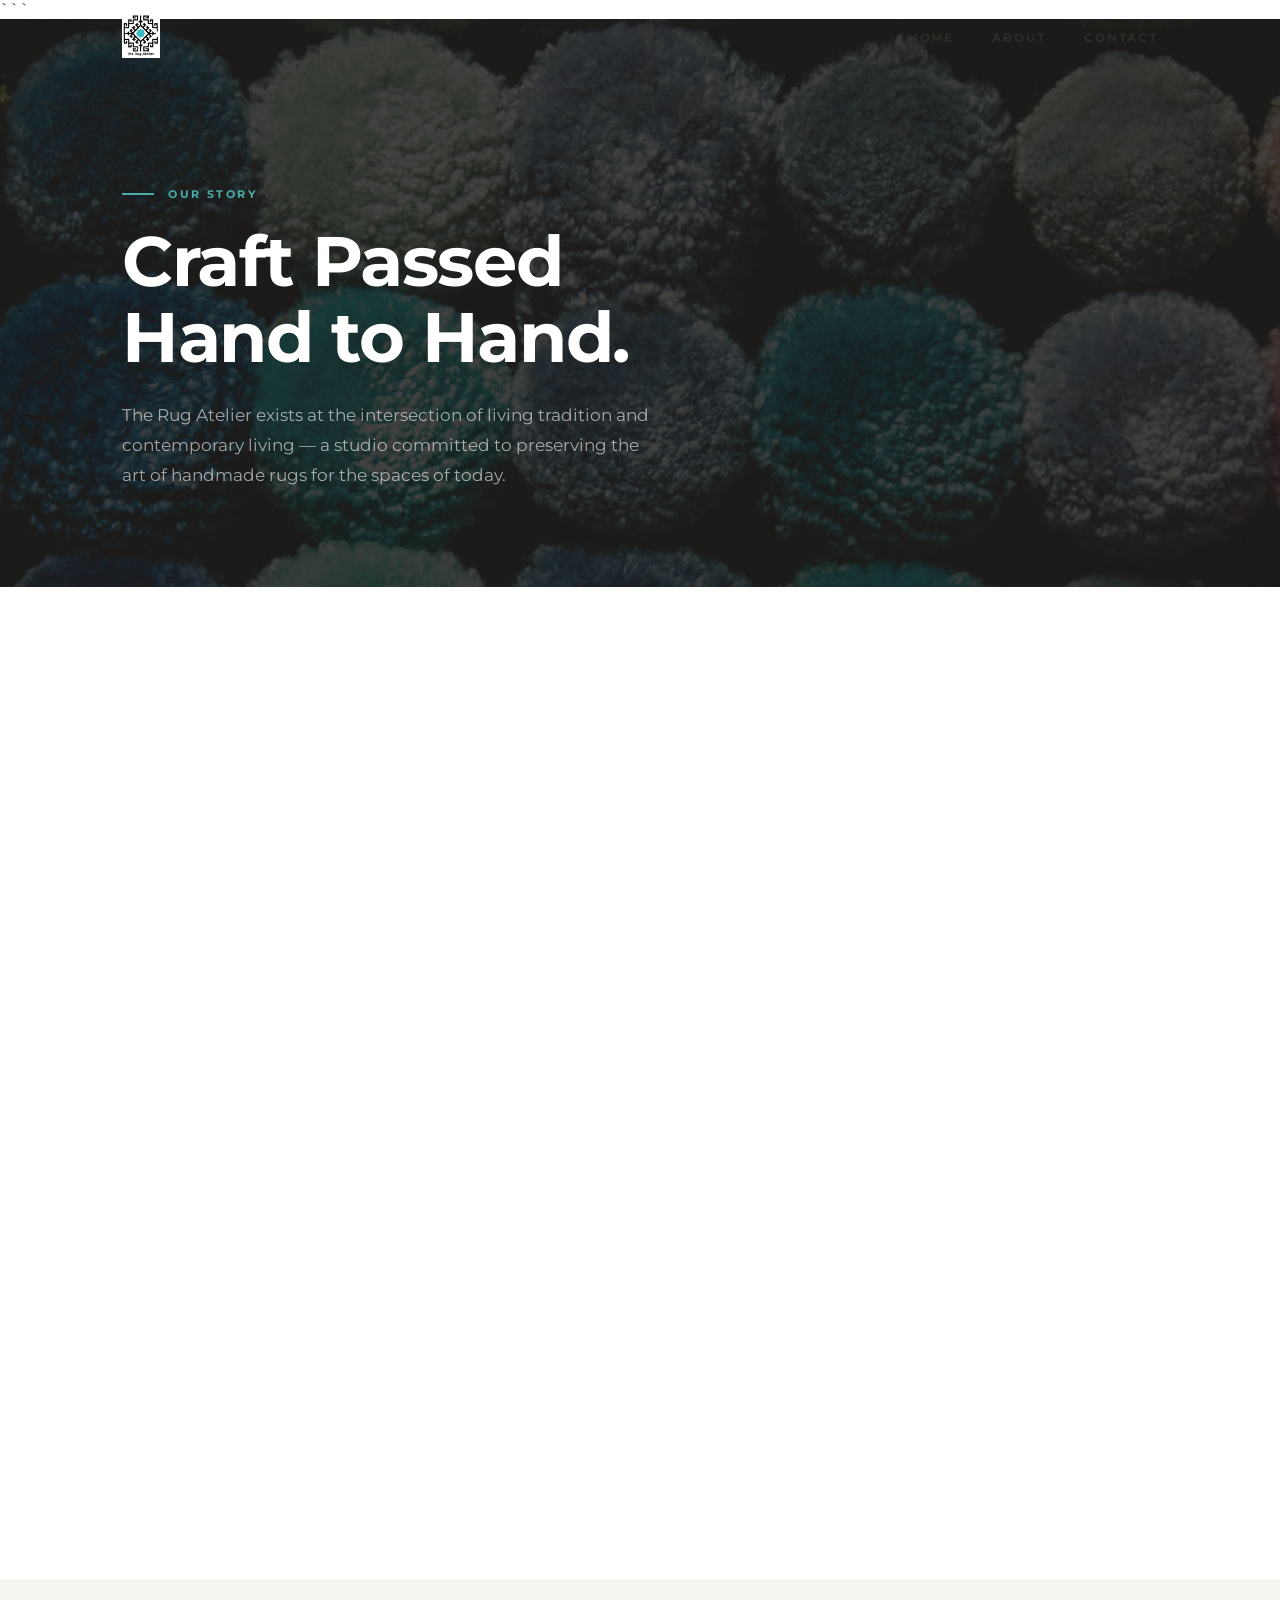
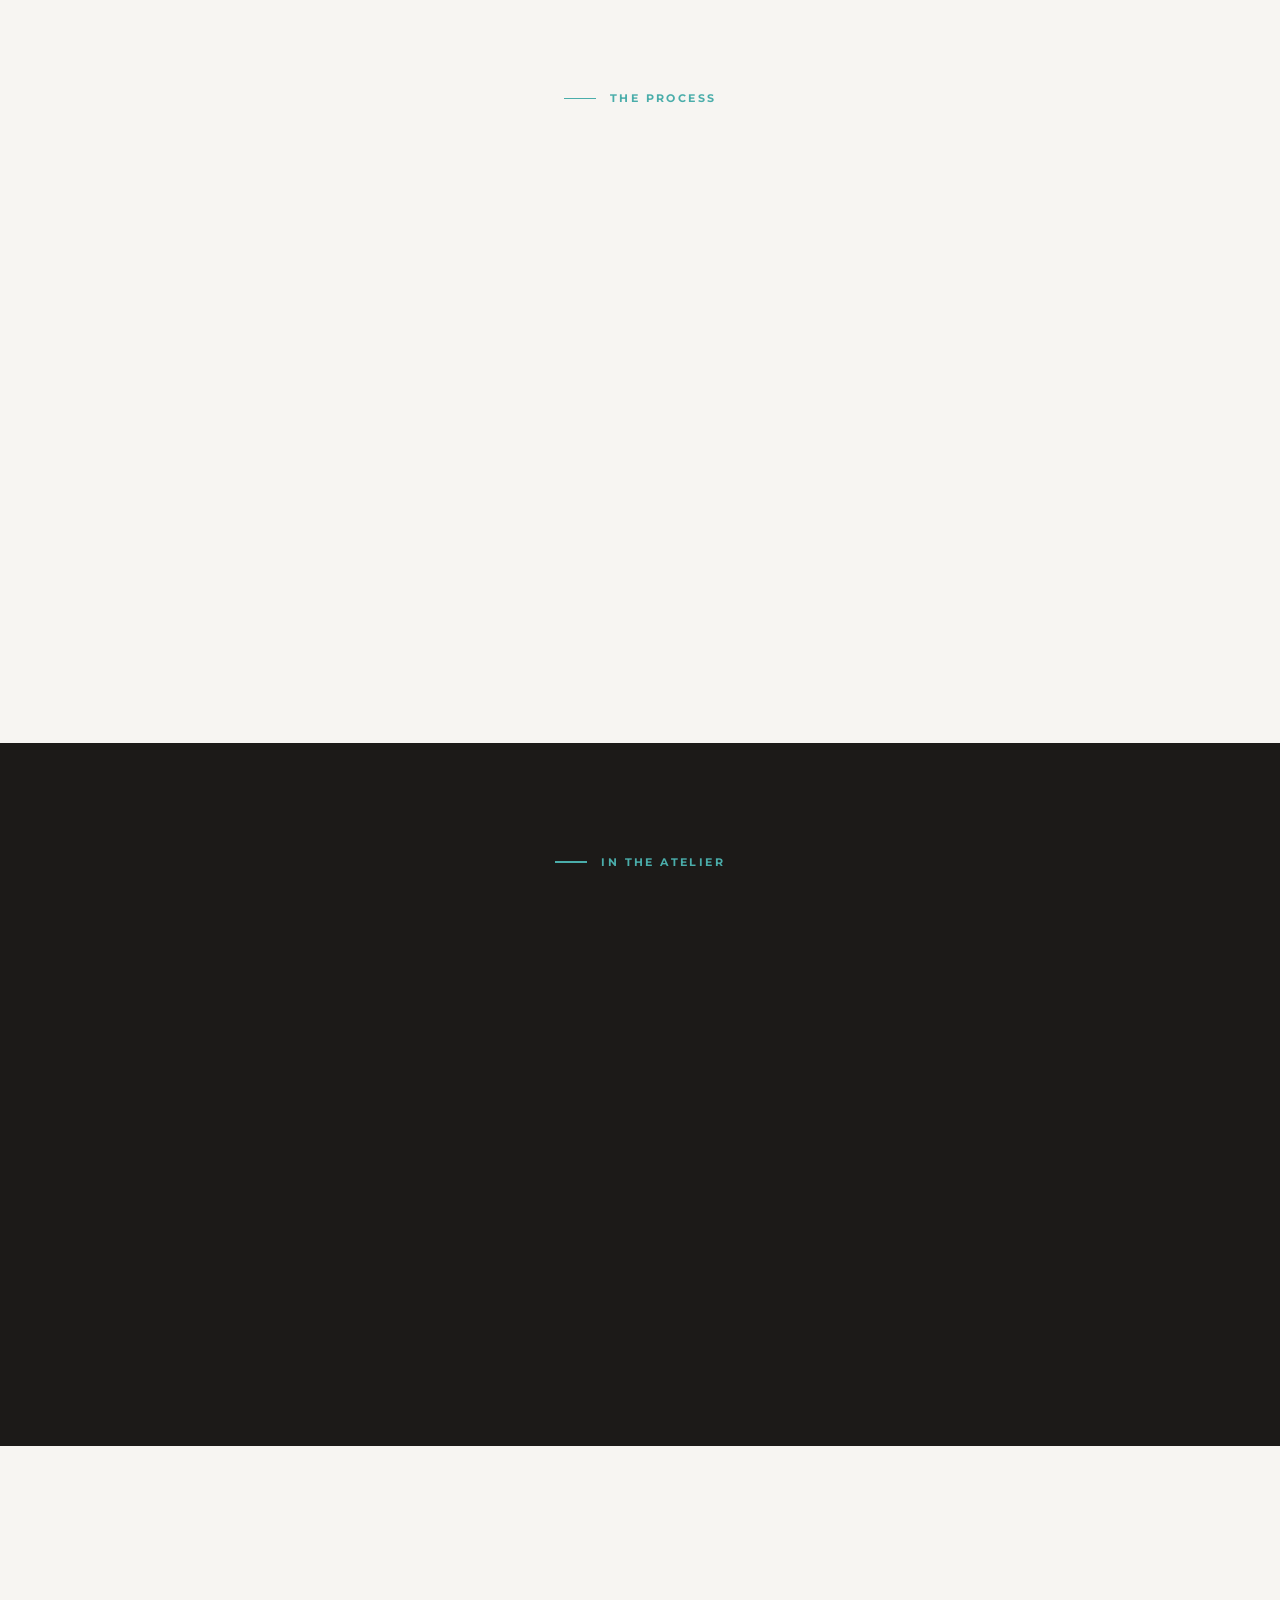
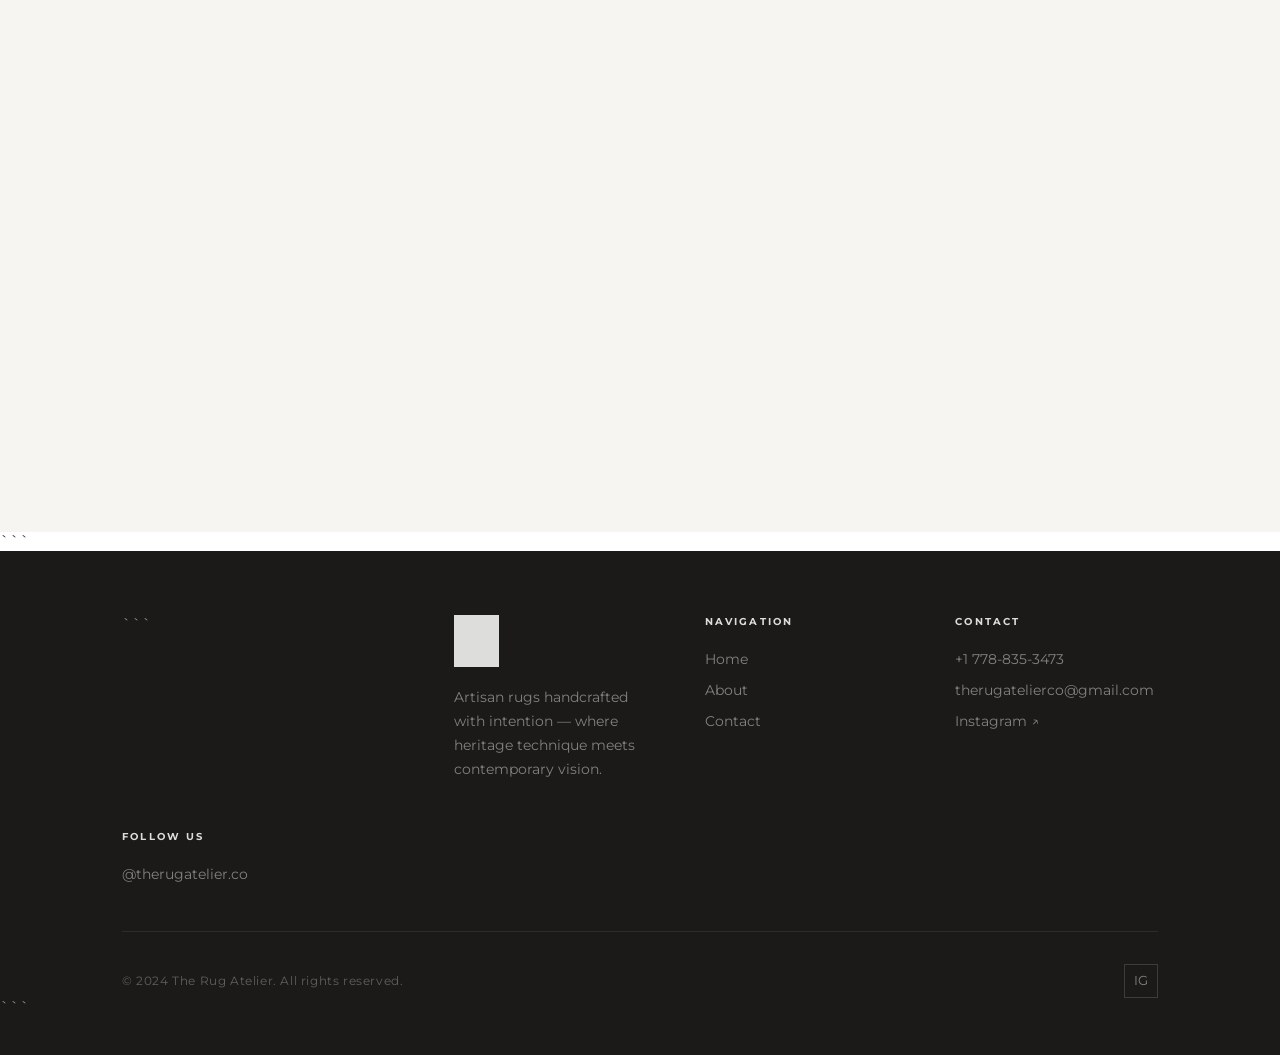
==== about.html @ 8cba206d "Add files via upload" ====
<!DOCTYPE html>

<html lang="en">
<head>
  <meta charset="UTF-8" />
  <meta name="viewport" content="width=device-width, initial-scale=1.0" />
  <title>About — The Rug Atelier</title>
  <meta name="description" content="Learn about The Rug Atelier — our story, philosophy, and commitment to handcrafted rug-making rooted in centuries of artisan tradition." />

  <link rel="preconnect" href="https://fonts.googleapis.com" />
  <link rel="preconnect" href="https://fonts.gstatic.com" crossorigin />
  <link href="https://fonts.googleapis.com/css2?family=Montserrat:wght@400;500;600;700&display=swap" rel="stylesheet" />

  <link rel="stylesheet" href="style.css" />
</head>
<body>

  <!-- ======================================================
       NAVIGATION
  ====================================================== -->

  <nav class="nav" role="navigation" aria-label="Main navigation">
    <div class="nav-inner">
      <a href="index.html" aria-label="The Rug Atelier — Home">
        <img src="assets/images/logo.png" alt="The Rug Atelier" class="nav-logo" />
      </a>

```
  <ul class="nav-links">
    <li><a href="index.html">Home</a></li>
    <li><a href="about.html">About</a></li>
    <li><a href="#contact">Contact</a></li>
  </ul>

  <button class="nav-toggle" aria-label="Open menu" aria-expanded="false">
    <span></span><span></span><span></span>
  </button>
</div>
```

  </nav>

  <div class="nav-mobile" role="navigation" aria-label="Mobile navigation">
    <a href="index.html">Home</a>
    <a href="about.html">About</a>
    <a href="#contact">Contact</a>
  </div>

  <main>

```
<!-- ======================================================
     ABOUT HERO
====================================================== -->
<section class="about-hero" aria-label="About page hero">
  <div class="about-hero-bg" role="img" aria-label="Rug texture background"></div>
  <div class="about-hero-content">
    <div class="section-label">
      <span class="eyebrow">Our Story</span>
    </div>
    <h1>Craft Passed<br>Hand to Hand.</h1>
    <p>
      The Rug Atelier exists at the intersection of living tradition and contemporary living — a studio committed to preserving the art of handmade rugs for the spaces of today.
    </p>
  </div>
</section>


<!-- ======================================================
     ABOUT CONTENT
====================================================== -->
<section class="about-content" aria-labelledby="about-story-heading">
  <div class="about-content-inner">
    <div class="about-intro">

      <div class="about-intro-text">
        <div class="section-label reveal">
          <span class="eyebrow">Who We Are</span>
        </div>
        <h2 id="about-story-heading" class="reveal">A Studio with<br>Deep Roots.</h2>
        <p class="reveal reveal-delay-1">
          The Rug Atelier was founded on a simple belief: that the ancient art of rug-making deserves to be experienced in contemporary homes. Each rug we create is a collaboration — between our designers and the master craftspeople whose families have been weaving for generations.
        </p>
        <p class="reveal reveal-delay-2">
          We source the finest natural fibres — hand-combed Ghazni wool, hand-spun silk, plant-based dyes distilled from roots, bark, and minerals. Every material is chosen not only for beauty but for longevity, ensuring that each piece becomes richer with time rather than diminishing.
        </p>
        <p class="reveal reveal-delay-3">
          Our collections are not seasonal. They are enduring. Designed to anchor a space for decades, to outlast trends, and to accumulate the quiet presence that only handmade objects carry.
        </p>
      </div>

      <div class="about-intro-image reveal reveal-delay-2">
        <img src="assets/images/product1.jpg" alt="Detailed rug weave texture" loading="lazy" />
      </div>

    </div>
  </div>
</section>


<!-- ======================================================
     PROCESS
====================================================== -->
<section class="about-process" aria-labelledby="process-heading">
  <div class="about-process-inner">
    <div class="about-process-header">
      <div class="section-label">
        <span class="eyebrow">The Process</span>
      </div>
      <h2 id="process-heading" class="reveal">From Fibre<br>to Floor.</h2>
    </div>

    <div class="process-steps">
      <div class="process-step reveal">
        <div class="process-step-num">01</div>
        <h3>Material Selection</h3>
        <p>We travel to source regions to hand-select each fibre — building relationships with shepherds, farmers, and spinners who share our values.</p>
      </div>
      <div class="process-step reveal reveal-delay-1">
        <div class="process-step-num">02</div>
        <h3>Natural Dyeing</h3>
        <p>Yarns are dyed using centuries-old plant-based techniques, producing deep, complex colours that synthetic dyes simply cannot replicate.</p>
      </div>
      <div class="process-step reveal reveal-delay-2">
        <div class="process-step-num">03</div>
        <h3>Hand Weaving</h3>
        <p>Skilled artisans work on traditional looms, hand-knotting each row with a precision learned over lifetimes. A single rug can take months.</p>
      </div>
      <div class="process-step reveal reveal-delay-3">
        <div class="process-step-num">04</div>
        <h3>Finishing & Inspection</h3>
        <p>Each piece is hand-washed, sun-dried, and meticulously inspected before it leaves the atelier. Only then does it earn our mark.</p>
      </div>
    </div>
  </div>
</section>


<!-- ======================================================
     VISUAL GALLERY
====================================================== -->
<section class="about-gallery" aria-labelledby="gallery-heading">
  <div class="about-gallery-inner">
    <div class="about-gallery-header">
      <div class="section-label">
        <span class="eyebrow">In the Atelier</span>
      </div>
      <h2 id="gallery-heading" class="reveal">Every Detail<br>is the Work.</h2>
    </div>

    <div class="about-gallery-grid">
      <img src="assets/images/product2.jpg" alt="Hand-dyed yarns" loading="lazy" class="reveal" />
      <img src="assets/images/product3.jpg" alt="Wool pompom colour studies" loading="lazy" class="reveal reveal-delay-1" />
      <img src="assets/images/product1.jpg" alt="Antique rug texture detail" loading="lazy" class="reveal reveal-delay-2" />
    </div>
  </div>
</section>


<!-- ======================================================
     CONTACT
====================================================== -->
<section class="contact" id="contact" aria-labelledby="contact-heading-about">
  <div class="contact-inner">

    <div class="contact-text">
      <div class="section-label reveal">
        <span class="eyebrow">Get in Touch</span>
      </div>
      <h2 id="contact-heading-about" class="reveal">Start a<br>Conversation.</h2>
      <p class="reveal reveal-delay-1">
        Interested in a bespoke commission, a trade enquiry, or simply want to know more? We welcome every conversation about craft and design.
      </p>

      <div class="contact-info reveal reveal-delay-2">
        <div class="contact-info-item">
          <div class="contact-info-icon">✆</div>
          <div class="contact-info-detail">
            <span class="contact-info-label">Phone</span>
            <a href="tel:+17788353473" class="contact-info-value">+1 778-835-3473</a>
          </div>
        </div>
        <div class="contact-info-item">
          <div class="contact-info-icon">✉</div>
          <div class="contact-info-detail">
            <span class="contact-info-label">Email</span>
            <a href="mailto:therugatelierco@gmail.com" class="contact-info-value">therugatelierco@gmail.com</a>
          </div>
        </div>
        <div class="contact-info-item">
          <div class="contact-info-icon">◎</div>
          <div class="contact-info-detail">
            <span class="contact-info-label">Instagram</span>
            <a href="https://instagram.com/therugatelier.co" target="_blank" rel="noopener noreferrer" class="contact-info-value">@therugatelier.co</a>
          </div>
        </div>
      </div>
    </div>

    <div class="reveal reveal-delay-1">
      <div class="form-success" role="status">
        ✓ Thank you — your message has been sent. We'll be in touch shortly.
      </div>

      <form
        class="contact-form"
        action="https://formspree.io/f/xdawwbep"
        method="POST"
        novalidate
      >
        <div class="form-group">
          <label for="name">Full Name</label>
          <input type="text" id="name" name="name" placeholder="Your name" autocomplete="name" />
          <span class="form-error" id="name-error">Please enter your name.</span>
        </div>

        <div class="form-group">
          <label for="email">Email Address</label>
          <input type="email" id="email" name="email" placeholder="your@email.com" autocomplete="email" />
          <span class="form-error" id="email-error">Please enter a valid email address.</span>
        </div>

        <div class="form-group">
          <label for="message">Message</label>
          <textarea id="message" name="message" placeholder="Tell us about your project or inquiry…"></textarea>
          <span class="form-error" id="message-error">Please enter a message.</span>
        </div>

        <button type="submit" class="btn btn-primary">Send Message</button>
      </form>
    </div>

  </div>
</section>
```

  </main>

  <!-- ======================================================
       FOOTER
  ====================================================== -->

  <footer class="footer" role="contentinfo">
    <div class="footer-inner">
      <div class="footer-top">

```
    <div class="footer-brand">
      <img src="assets/images/logo.png" alt="The Rug Atelier" class="footer-brand-logo" />
      <p>Artisan rugs handcrafted with intention — where heritage technique meets contemporary vision.</p>
    </div>

    <div class="footer-col">
      <h4>Navigation</h4>
      <ul>
        <li><a href="index.html">Home</a></li>
        <li><a href="about.html">About</a></li>
        <li><a href="#contact">Contact</a></li>
      </ul>
    </div>

    <div class="footer-col">
      <h4>Contact</h4>
      <ul>
        <li><a href="tel:+17788353473">+1 778-835-3473</a></li>
        <li><a href="mailto:therugatelierco@gmail.com">therugatelierco@gmail.com</a></li>
        <li>
          <a href="https://instagram.com/therugatelier.co" target="_blank" rel="noopener noreferrer">
            Instagram ↗
          </a>
        </li>
      </ul>
    </div>

    <div class="footer-col">
      <h4>Follow Us</h4>
      <ul>
        <li>
          <a href="https://instagram.com/therugatelier.co" target="_blank" rel="noopener noreferrer">
            @therugatelier.co
          </a>
        </li>
      </ul>
    </div>

  </div>

  <div class="footer-bottom">
    <p class="footer-copy">© 2024 The Rug Atelier. All rights reserved.</p>
    <div class="footer-social">
      <a href="https://instagram.com/therugatelier.co" target="_blank" rel="noopener noreferrer" aria-label="Instagram">
        IG
      </a>
    </div>
  </div>
</div>
```

  </footer>

  <script src="script.js"></script>

</body>
</html>
---- style.css ----
/* ============================================================
   THE RUG ATELIER — style.css
   Premium brand website
   ============================================================ */

/* ---------- Custom Properties ---------- */
:root {
  --color-white:       #ffffff;
  --color-off-white:   #f7f5f2;
  --color-light-grey:  #ede9e4;
  --color-mid-grey:    #b0a99f;
  --color-dark:        #1c1a18;
  --color-charcoal:    #2e2b28;
  --color-accent:      #4aadaa;
  --color-accent-dark: #317d7b;
  --color-warm:        #8c7b6b;

  --font-display: "Futura", "Avenir Next", "Avenir", "Montserrat", "Helvetica Neue", Arial, sans-serif;
  --font-body:    "Avenir", "Avenir Next", "Futura", "Montserrat", "Helvetica Neue", Arial, sans-serif;

  --max-width: 1100px;
  --nav-height: 72px;

  --ease-out: cubic-bezier(0.22, 1, 0.36, 1);
  --ease-in-out: cubic-bezier(0.65, 0, 0.35, 1);
}

/* ---------- Reset & Base ---------- */
*, *::before, *::after { box-sizing: border-box; margin: 0; padding: 0; }

html {
  scroll-behavior: smooth;
  font-size: 16px;
  -webkit-font-smoothing: antialiased;
  -moz-osx-font-smoothing: grayscale;
}

body {
  font-family: var(--font-body);
  color: var(--color-charcoal);
  background: var(--color-white);
  overflow-x: hidden;
}

img { display: block; max-width: 100%; height: auto; }
a  { color: inherit; text-decoration: none; }
ul { list-style: none; }

/* ---------- Typography ---------- */
.eyebrow {
  font-family: var(--font-display);
  font-size: 0.68rem;
  font-weight: 700;
  letter-spacing: 0.22em;
  text-transform: uppercase;
  color: var(--color-accent);
}

h1, h2, h3 {
  font-family: var(--font-display);
  font-weight: 700;
  line-height: 1.08;
  letter-spacing: -0.02em;
}

h1 { font-size: clamp(2.6rem, 5.5vw, 4.4rem); }
h2 { font-size: clamp(2rem, 4vw, 3rem); }
h3 { font-size: 1.25rem; letter-spacing: 0.04em; }

p {
  font-size: 1rem;
  line-height: 1.78;
  color: var(--color-warm);
}

/* ---------- Utility ---------- */
.container {
  width: 100%;
  max-width: var(--max-width);
  margin-inline: auto;
  padding-inline: 2rem;
}

.section-label {
  display: flex;
  align-items: center;
  gap: 0.9rem;
  margin-bottom: 1.6rem;
}
.section-label::before {
  content: "";
  display: block;
  width: 32px;
  height: 1.5px;
  background: var(--color-accent);
}

/* ---------- Buttons ---------- */
.btn {
  display: inline-flex;
  align-items: center;
  gap: 0.55rem;
  font-family: var(--font-display);
  font-size: 0.75rem;
  font-weight: 700;
  letter-spacing: 0.18em;
  text-transform: uppercase;
  padding: 0.95rem 2.2rem;
  border: none;
  cursor: pointer;
  transition: all 0.3s var(--ease-out);
  position: relative;
  overflow: hidden;
}

.btn::after {
  content: "";
  position: absolute;
  inset: 0;
  background: rgba(255,255,255,0.08);
  opacity: 0;
  transition: opacity 0.3s;
}
.btn:hover::after { opacity: 1; }

.btn-primary {
  background: var(--color-dark);
  color: var(--color-white);
}
.btn-primary:hover {
  background: var(--color-accent);
  transform: translateY(-2px);
  box-shadow: 0 12px 32px rgba(74,173,170,0.28);
}

.btn-outline {
  background: transparent;
  color: var(--color-dark);
  border: 1.5px solid var(--color-dark);
}
.btn-outline:hover {
  background: var(--color-dark);
  color: var(--color-white);
  transform: translateY(-2px);
}

.btn-outline-light {
  background: transparent;
  color: var(--color-white);
  border: 1.5px solid rgba(255,255,255,0.6);
}
.btn-outline-light:hover {
  background: var(--color-white);
  color: var(--color-dark);
  transform: translateY(-2px);
}

/* ============================================================
   NAVIGATION
   ============================================================ */
.nav {
  position: fixed;
  top: 0; left: 0; right: 0;
  height: var(--nav-height);
  z-index: 1000;
  transition: background 0.4s var(--ease-out), box-shadow 0.4s;
}

.nav.scrolled {
  background: rgba(255,255,255,0.96);
  backdrop-filter: blur(12px);
  -webkit-backdrop-filter: blur(12px);
  box-shadow: 0 1px 0 rgba(0,0,0,0.06);
}

.nav-inner {
  max-width: var(--max-width);
  margin-inline: auto;
  padding-inline: 2rem;
  height: 100%;
  display: flex;
  align-items: center;
  justify-content: space-between;
}

.nav-logo {
  height: 44px;
  width: auto;
  transition: opacity 0.25s;
}
.nav-logo:hover { opacity: 0.75; }

.nav-links {
  display: flex;
  align-items: center;
  gap: 2.4rem;
}

.nav-links a {
  font-family: var(--font-display);
  font-size: 0.72rem;
  font-weight: 700;
  letter-spacing: 0.16em;
  text-transform: uppercase;
  color: var(--color-charcoal);
  position: relative;
  transition: color 0.25s;
}

.nav-links a::after {
  content: "";
  position: absolute;
  bottom: -3px; left: 0;
  width: 0; height: 1.5px;
  background: var(--color-accent);
  transition: width 0.3s var(--ease-out);
}
.nav-links a:hover { color: var(--color-accent); }
.nav-links a:hover::after { width: 100%; }
.nav-links a.active { color: var(--color-accent); }
.nav-links a.active::after { width: 100%; }

/* Hamburger */
.nav-toggle {
  display: none;
  flex-direction: column;
  gap: 5px;
  background: none;
  border: none;
  cursor: pointer;
  padding: 4px;
}
.nav-toggle span {
  display: block;
  width: 24px; height: 1.5px;
  background: var(--color-charcoal);
  transition: all 0.3s var(--ease-out);
  transform-origin: center;
}
.nav-toggle.open span:nth-child(1) { transform: translateY(6.5px) rotate(45deg); }
.nav-toggle.open span:nth-child(2) { opacity: 0; transform: scaleX(0); }
.nav-toggle.open span:nth-child(3) { transform: translateY(-6.5px) rotate(-45deg); }

/* Mobile nav drawer */
.nav-mobile {
  display: none;
  position: fixed;
  top: var(--nav-height); left: 0; right: 0;
  background: var(--color-white);
  padding: 2rem;
  box-shadow: 0 16px 40px rgba(0,0,0,0.1);
  z-index: 999;
  flex-direction: column;
  gap: 1.6rem;
  transform: translateY(-8px);
  opacity: 0;
  transition: all 0.3s var(--ease-out);
}
.nav-mobile.open {
  display: flex;
  opacity: 1;
  transform: translateY(0);
}
.nav-mobile a {
  font-family: var(--font-display);
  font-size: 0.9rem;
  font-weight: 700;
  letter-spacing: 0.14em;
  text-transform: uppercase;
  color: var(--color-charcoal);
  border-bottom: 1px solid var(--color-light-grey);
  padding-bottom: 1.2rem;
}

/* ============================================================
   HERO — HOME
   ============================================================ */
.hero {
  position: relative;
  height: 100vh;
  min-height: 640px;
  display: flex;
  align-items: center;
  overflow: hidden;
}

.hero-bg {
  position: absolute;
  inset: 0;
  background-image: url("assets/images/product3.jpg");
  background-size: cover;
  background-position: center;
  filter: brightness(0.38);
  transform: scale(1.06);
  animation: heroZoom 12s var(--ease-out) forwards;
}
@keyframes heroZoom {
  to { transform: scale(1); }
}

.hero-overlay {
  position: absolute;
  inset: 0;
  background: linear-gradient(
    135deg,
    rgba(28,26,24,0.65) 0%,
    rgba(28,26,24,0.2) 60%,
    transparent 100%
  );
}

.hero-content {
  position: relative;
  z-index: 2;
  max-width: var(--max-width);
  margin-inline: auto;
  padding-inline: 2rem;
  padding-top: var(--nav-height);
}

.hero-eyebrow {
  font-family: var(--font-display);
  font-size: 0.68rem;
  font-weight: 700;
  letter-spacing: 0.28em;
  text-transform: uppercase;
  color: var(--color-accent);
  margin-bottom: 1.2rem;
  opacity: 0;
  transform: translateY(16px);
  animation: fadeUp 0.8s 0.3s var(--ease-out) forwards;
}

.hero-logo {
  width: 88px;
  margin-bottom: 1.8rem;
  opacity: 0;
  transform: translateY(16px);
  animation: fadeUp 0.8s 0.1s var(--ease-out) forwards;
  filter: brightness(0) invert(1);
}

.hero h1 {
  color: var(--color-white);
  max-width: 640px;
  margin-bottom: 1.4rem;
  opacity: 0;
  transform: translateY(20px);
  animation: fadeUp 0.9s 0.45s var(--ease-out) forwards;
}

.hero-tagline {
  color: rgba(255,255,255,0.72);
  font-size: 1.05rem;
  line-height: 1.7;
  max-width: 420px;
  margin-bottom: 2.4rem;
  opacity: 0;
  transform: translateY(20px);
  animation: fadeUp 0.9s 0.6s var(--ease-out) forwards;
}

.hero-cta {
  opacity: 0;
  transform: translateY(20px);
  animation: fadeUp 0.9s 0.75s var(--ease-out) forwards;
}

@keyframes fadeUp {
  to { opacity: 1; transform: translateY(0); }
}

/* Scroll indicator */
.hero-scroll {
  position: absolute;
  bottom: 2.4rem; left: 50%;
  transform: translateX(-50%);
  display: flex;
  flex-direction: column;
  align-items: center;
  gap: 0.5rem;
  z-index: 2;
  opacity: 0;
  animation: fadeUp 0.8s 1.1s var(--ease-out) forwards;
}
.hero-scroll span {
  font-family: var(--font-display);
  font-size: 0.58rem;
  letter-spacing: 0.22em;
  text-transform: uppercase;
  color: rgba(255,255,255,0.5);
}
.hero-scroll-line {
  width: 1px; height: 48px;
  background: linear-gradient(to bottom, rgba(255,255,255,0.5), transparent);
  animation: scrollLine 2s ease-in-out infinite;
}
@keyframes scrollLine {
  0%, 100% { transform: scaleY(1); opacity: 0.6; }
  50%       { transform: scaleY(0.5); opacity: 0.2; }
}

/* ============================================================
   SHOWCASE SECTION
   ============================================================ */
.showcase {
  padding: 7rem 0;
  background: var(--color-white);
}

.showcase-header {
  text-align: center;
  margin-bottom: 4rem;
}
.showcase-header .eyebrow { justify-content: center; }
.showcase-header .section-label { justify-content: center; }
.showcase-header h2 {
  margin-top: 0.8rem;
  margin-bottom: 1rem;
}
.showcase-header p {
  max-width: 500px;
  margin-inline: auto;
}

.showcase-grid {
  display: grid;
  grid-template-columns: 1fr 1fr 1fr;
  grid-template-rows: 320px 220px;
  gap: 10px;
  max-width: var(--max-width);
  margin-inline: auto;
  padding-inline: 2rem;
}

.showcase-item {
  overflow: hidden;
  position: relative;
}
.showcase-item:nth-child(1) {
  grid-column: 1 / 2;
  grid-row: 1 / 3;
}
.showcase-item:nth-child(2) {
  grid-column: 2 / 3;
  grid-row: 1 / 2;
}
.showcase-item:nth-child(3) {
  grid-column: 3 / 4;
  grid-row: 1 / 3;
}

.showcase-item img {
  width: 100%; height: 100%;
  object-fit: cover;
  transition: transform 0.9s var(--ease-out);
}
.showcase-item:hover img { transform: scale(1.05); }

.showcase-caption {
  position: absolute;
  bottom: 1.2rem; left: 1.2rem;
  font-family: var(--font-display);
  font-size: 0.6rem;
  letter-spacing: 0.22em;
  text-transform: uppercase;
  color: rgba(255,255,255,0.75);
  opacity: 0;
  transform: translateY(6px);
  transition: all 0.35s var(--ease-out);
}
.showcase-item:hover .showcase-caption { opacity: 1; transform: translateY(0); }

/* ============================================================
   BRAND VALUES
   ============================================================ */
.values {
  padding: 7rem 0;
  background: var(--color-off-white);
}

.values-inner {
  max-width: var(--max-width);
  margin-inline: auto;
  padding-inline: 2rem;
}

.values-header {
  max-width: 560px;
  margin-bottom: 4.5rem;
}
.values-header .section-label { margin-bottom: 1.2rem; }

.values-grid {
  display: grid;
  grid-template-columns: repeat(3, 1fr);
  gap: 2.5rem;
}

.value-card {
  padding: 2.8rem 2.2rem;
  background: var(--color-white);
  position: relative;
  transition: transform 0.35s var(--ease-out), box-shadow 0.35s;
}
.value-card::before {
  content: "";
  position: absolute;
  top: 0; left: 0;
  width: 3px; height: 0;
  background: var(--color-accent);
  transition: height 0.45s var(--ease-out);
}
.value-card:hover::before { height: 100%; }
.value-card:hover {
  transform: translateY(-6px);
  box-shadow: 0 24px 56px rgba(0,0,0,0.08);
}

.value-number {
  font-family: var(--font-display);
  font-size: 0.62rem;
  font-weight: 700;
  letter-spacing: 0.22em;
  color: var(--color-accent);
  margin-bottom: 1.6rem;
}

.value-card h3 {
  margin-bottom: 1rem;
  color: var(--color-dark);
}
.value-card p { font-size: 0.93rem; }

/* ============================================================
   HIGHLIGHT SECTION (full-width image + text)
   ============================================================ */
.highlight {
  position: relative;
  height: 640px;
  overflow: hidden;
  display: flex;
  align-items: center;
}

.highlight-img {
  position: absolute;
  inset: 0;
  background-image: url("assets/images/product1.jpg");
  background-size: cover;
  background-position: center;
  background-attachment: fixed;
  filter: brightness(0.32);
}

.highlight-content {
  position: relative;
  z-index: 2;
  max-width: var(--max-width);
  margin-inline: auto;
  padding-inline: 2rem;
  display: grid;
  grid-template-columns: 1fr 1fr;
  gap: 4rem;
  align-items: center;
}

.highlight-text .section-label { margin-bottom: 1.4rem; }
.highlight-text .eyebrow { color: var(--color-accent); }
.highlight-text h2 {
  color: var(--color-white);
  margin-bottom: 1.4rem;
}
.highlight-text p {
  color: rgba(255,255,255,0.65);
  margin-bottom: 2rem;
  max-width: 440px;
}

.highlight-stat {
  text-align: right;
}
.highlight-stat-number {
  font-family: var(--font-display);
  font-size: clamp(3.5rem, 8vw, 7rem);
  font-weight: 700;
  color: var(--color-white);
  letter-spacing: -0.04em;
  line-height: 1;
  opacity: 0.14;
}

/* ============================================================
   ABOUT PREVIEW
   ============================================================ */
.about-preview {
  padding: 8rem 0;
  background: var(--color-white);
}

.about-preview-inner {
  max-width: var(--max-width);
  margin-inline: auto;
  padding-inline: 2rem;
  display: grid;
  grid-template-columns: 1fr 1fr;
  gap: 6rem;
  align-items: center;
}

.about-preview-image {
  position: relative;
}
.about-preview-image img {
  width: 100%; height: 520px;
  object-fit: cover;
}
.about-preview-image::before {
  content: "";
  position: absolute;
  top: -16px; left: -16px;
  right: 16px; bottom: 16px;
  border: 1.5px solid var(--color-light-grey);
  z-index: -1;
}

.about-preview-text .section-label { margin-bottom: 1.4rem; }
.about-preview-text h2 { margin-bottom: 1.4rem; }
.about-preview-text p { margin-bottom: 2rem; }

/* ============================================================
   CONTACT SECTION
   ============================================================ */
.contact {
  padding: 8rem 0;
  background: var(--color-off-white);
}

.contact-inner {
  max-width: var(--max-width);
  margin-inline: auto;
  padding-inline: 2rem;
  display: grid;
  grid-template-columns: 1fr 1fr;
  gap: 6rem;
}

.contact-text .section-label { margin-bottom: 1.4rem; }
.contact-text h2 { margin-bottom: 1.2rem; }
.contact-text p { margin-bottom: 2.4rem; }

.contact-info {
  margin-top: 2.4rem;
  display: flex;
  flex-direction: column;
  gap: 1.2rem;
}
.contact-info-item {
  display: flex;
  align-items: flex-start;
  gap: 1rem;
}
.contact-info-icon {
  width: 36px; height: 36px;
  border: 1.5px solid var(--color-light-grey);
  display: flex;
  align-items: center;
  justify-content: center;
  flex-shrink: 0;
  font-size: 0.85rem;
}
.contact-info-detail {
  display: flex;
  flex-direction: column;
  gap: 0.15rem;
}
.contact-info-label {
  font-family: var(--font-display);
  font-size: 0.58rem;
  letter-spacing: 0.2em;
  text-transform: uppercase;
  color: var(--color-mid-grey);
}
.contact-info-value {
  font-size: 0.92rem;
  color: var(--color-charcoal);
  transition: color 0.25s;
}
.contact-info-value:hover { color: var(--color-accent); }

/* Form */
.contact-form {
  display: flex;
  flex-direction: column;
  gap: 1.4rem;
}

.form-group {
  display: flex;
  flex-direction: column;
  gap: 0.5rem;
}

.form-group label {
  font-family: var(--font-display);
  font-size: 0.62rem;
  font-weight: 700;
  letter-spacing: 0.2em;
  text-transform: uppercase;
  color: var(--color-charcoal);
}

.form-group input,
.form-group textarea {
  background: var(--color-white);
  border: 1.5px solid var(--color-light-grey);
  color: var(--color-charcoal);
  font-family: var(--font-body);
  font-size: 0.95rem;
  padding: 0.9rem 1.1rem;
  outline: none;
  transition: border-color 0.25s, box-shadow 0.25s;
  border-radius: 0;
  appearance: none;
  -webkit-appearance: none;
}
.form-group input:focus,
.form-group textarea:focus {
  border-color: var(--color-accent);
  box-shadow: 0 0 0 3px rgba(74,173,170,0.12);
}
.form-group input.error,
.form-group textarea.error {
  border-color: #c0392b;
}
.form-group textarea {
  resize: vertical;
  min-height: 140px;
}

.form-error {
  font-size: 0.75rem;
  color: #c0392b;
  display: none;
}
.form-error.visible { display: block; }

.form-success {
  display: none;
  background: rgba(74,173,170,0.1);
  border: 1px solid var(--color-accent);
  padding: 1.2rem 1.4rem;
  font-size: 0.9rem;
  color: var(--color-accent-dark);
}
.form-success.visible { display: block; }

/* ============================================================
   FOOTER
   ============================================================ */
.footer {
  background: var(--color-dark);
  color: rgba(255,255,255,0.55);
  padding: 4rem 0 2.4rem;
}

.footer-inner {
  max-width: var(--max-width);
  margin-inline: auto;
  padding-inline: 2rem;
}

.footer-top {
  display: grid;
  grid-template-columns: 1.4fr 1fr 1fr 1fr;
  gap: 3rem;
  padding-bottom: 3rem;
  border-bottom: 1px solid rgba(255,255,255,0.08);
  margin-bottom: 2rem;
}

.footer-brand-logo {
  height: 52px;
  width: auto;
  margin-bottom: 1.2rem;
  filter: brightness(0) invert(1);
  opacity: 0.85;
}

.footer-brand p {
  font-size: 0.88rem;
  line-height: 1.7;
  color: rgba(255,255,255,0.45);
  max-width: 240px;
}

.footer-col h4 {
  font-family: var(--font-display);
  font-size: 0.62rem;
  font-weight: 700;
  letter-spacing: 0.22em;
  text-transform: uppercase;
  color: rgba(255,255,255,0.85);
  margin-bottom: 1.4rem;
}

.footer-col ul {
  display: flex;
  flex-direction: column;
  gap: 0.75rem;
}
.footer-col ul li a {
  font-size: 0.88rem;
  color: rgba(255,255,255,0.45);
  transition: color 0.25s;
}
.footer-col ul li a:hover { color: var(--color-accent); }

.footer-bottom {
  display: flex;
  align-items: center;
  justify-content: space-between;
  flex-wrap: wrap;
  gap: 1rem;
}

.footer-copy {
  font-size: 0.75rem;
  color: rgba(255,255,255,0.3);
  letter-spacing: 0.05em;
}

.footer-social {
  display: flex;
  gap: 1rem;
}
.footer-social a {
  width: 34px; height: 34px;
  border: 1px solid rgba(255,255,255,0.15);
  display: flex;
  align-items: center;
  justify-content: center;
  font-size: 0.8rem;
  color: rgba(255,255,255,0.45);
  transition: all 0.25s;
}
.footer-social a:hover {
  border-color: var(--color-accent);
  color: var(--color-accent);
  background: rgba(74,173,170,0.1);
}

/* ============================================================
   ABOUT PAGE — HERO
   ============================================================ */
.about-hero {
  position: relative;
  padding-top: calc(var(--nav-height) + 6rem);
  padding-bottom: 6rem;
  background: var(--color-dark);
  overflow: hidden;
}

.about-hero-bg {
  position: absolute;
  inset: 0;
  background-image: url("assets/images/product2.jpg");
  background-size: cover;
  background-position: center 30%;
  opacity: 0.18;
}

.about-hero-content {
  position: relative;
  z-index: 2;
  max-width: var(--max-width);
  margin-inline: auto;
  padding-inline: 2rem;
}

.about-hero-content .section-label { margin-bottom: 1.4rem; }
.about-hero-content .section-label::before { background: var(--color-accent); }
.about-hero-content .eyebrow { color: var(--color-accent); }
.about-hero-content h1 {
  color: var(--color-white);
  max-width: 680px;
  margin-bottom: 1.6rem;
}
.about-hero-content > p {
  color: rgba(255,255,255,0.6);
  max-width: 540px;
  font-size: 1.05rem;
}

/* About Content */
.about-content {
  padding: 7rem 0;
  background: var(--color-white);
}

.about-content-inner {
  max-width: var(--max-width);
  margin-inline: auto;
  padding-inline: 2rem;
}

.about-intro {
  display: grid;
  grid-template-columns: 1fr 1fr;
  gap: 6rem;
  align-items: start;
  margin-bottom: 7rem;
}

.about-intro-text .section-label { margin-bottom: 1.4rem; }
.about-intro-text h2 { margin-bottom: 1.4rem; }
.about-intro-text p { margin-bottom: 1.4rem; }

.about-intro-image img {
  width: 100%; height: 500px;
  object-fit: cover;
}

/* Process */
.about-process {
  padding: 7rem 0;
  background: var(--color-off-white);
}
.about-process-inner {
  max-width: var(--max-width);
  margin-inline: auto;
  padding-inline: 2rem;
}
.about-process-header {
  text-align: center;
  margin-bottom: 4rem;
  max-width: 560px;
  margin-inline: auto;
}
.about-process-header .section-label { justify-content: center; }
.about-process-header h2 { margin-top: 0.8rem; }

.process-steps {
  display: grid;
  grid-template-columns: repeat(4, 1fr);
  gap: 2rem;
}
.process-step {
  padding: 2.2rem 1.8rem;
  background: var(--color-white);
  border-top: 3px solid transparent;
  transition: border-color 0.3s, transform 0.35s var(--ease-out);
}
.process-step:hover {
  border-top-color: var(--color-accent);
  transform: translateY(-6px);
}
.process-step-num {
  font-family: var(--font-display);
  font-size: 2.2rem;
  font-weight: 700;
  color: var(--color-light-grey);
  line-height: 1;
  margin-bottom: 1.2rem;
}
.process-step h3 { margin-bottom: 0.75rem; font-size: 1rem; }
.process-step p { font-size: 0.88rem; }

/* Visual Gallery on About */
.about-gallery {
  padding: 7rem 0;
  background: var(--color-dark);
}
.about-gallery-inner {
  max-width: var(--max-width);
  margin-inline: auto;
  padding-inline: 2rem;
}
.about-gallery-header {
  text-align: center;
  margin-bottom: 3.5rem;
}
.about-gallery-header .section-label { justify-content: center; }
.about-gallery-header .section-label::before { background: var(--color-accent); }
.about-gallery-header .eyebrow { color: var(--color-accent); }
.about-gallery-header h2 { color: var(--color-white); margin-top: 0.8rem; }

.about-gallery-grid {
  display: grid;
  grid-template-columns: 1fr 1fr 1fr;
  gap: 10px;
}
.about-gallery-grid img {
  width: 100%; height: 280px;
  object-fit: cover;
  transition: transform 0.7s var(--ease-out), filter 0.5s;
  filter: brightness(0.85) saturate(0.9);
}
.about-gallery-grid img:hover {
  transform: scale(1.03);
  filter: brightness(1) saturate(1.1);
}

/* ============================================================
   SCROLL REVEAL
   ============================================================ */
.reveal {
  opacity: 0;
  transform: translateY(30px);
  transition: opacity 0.8s var(--ease-out), transform 0.8s var(--ease-out);
}
.reveal.visible {
  opacity: 1;
  transform: translateY(0);
}
.reveal-delay-1 { transition-delay: 0.1s; }
.reveal-delay-2 { transition-delay: 0.2s; }
.reveal-delay-3 { transition-delay: 0.3s; }
.reveal-delay-4 { transition-delay: 0.45s; }

/* ============================================================
   RESPONSIVE
   ============================================================ */
@media (max-width: 960px) {
  .nav-links { display: none; }
  .nav-toggle { display: flex; }

  .showcase-grid {
    grid-template-columns: 1fr 1fr;
    grid-template-rows: 260px 200px 200px;
  }
  .showcase-item:nth-child(1) { grid-column: 1 / 2; grid-row: 1 / 3; }
  .showcase-item:nth-child(2) { grid-column: 2 / 3; grid-row: 1 / 2; }
  .showcase-item:nth-child(3) { grid-column: 1 / 3; grid-row: 3 / 4; }

  .values-grid { grid-template-columns: 1fr 1fr; }

  .highlight-content { grid-template-columns: 1fr; }
  .highlight-stat { display: none; }

  .about-preview-inner { grid-template-columns: 1fr; gap: 3rem; }
  .about-preview-image { display: none; }

  .contact-inner { grid-template-columns: 1fr; gap: 3.5rem; }

  .footer-top { grid-template-columns: 1fr 1fr; gap: 2.5rem; }

  .about-intro { grid-template-columns: 1fr; gap: 3rem; }
  .about-intro-image { display: none; }

  .process-steps { grid-template-columns: 1fr 1fr; }
  .about-gallery-grid { grid-template-columns: 1fr 1fr; }
}

@media (max-width: 640px) {
  h1 { font-size: 2.2rem; }
  h2 { font-size: 1.75rem; }

  .showcase-grid {
    grid-template-columns: 1fr;
    grid-template-rows: 240px 240px 240px;
  }
  .showcase-item:nth-child(1),
  .showcase-item:nth-child(2),
  .showcase-item:nth-child(3) {
    grid-column: auto;
    grid-row: auto;
  }

  .values-grid { grid-template-columns: 1fr; }

  .highlight { height: auto; padding: 5rem 0; }
  .highlight-img { background-attachment: scroll; }

  .footer-top { grid-template-columns: 1fr; }

  .process-steps { grid-template-columns: 1fr; }

  .about-gallery-grid { grid-template-columns: 1fr; }
  .about-gallery-grid img { height: 220px; }

  .footer-bottom { flex-direction: column; align-items: flex-start; }
}
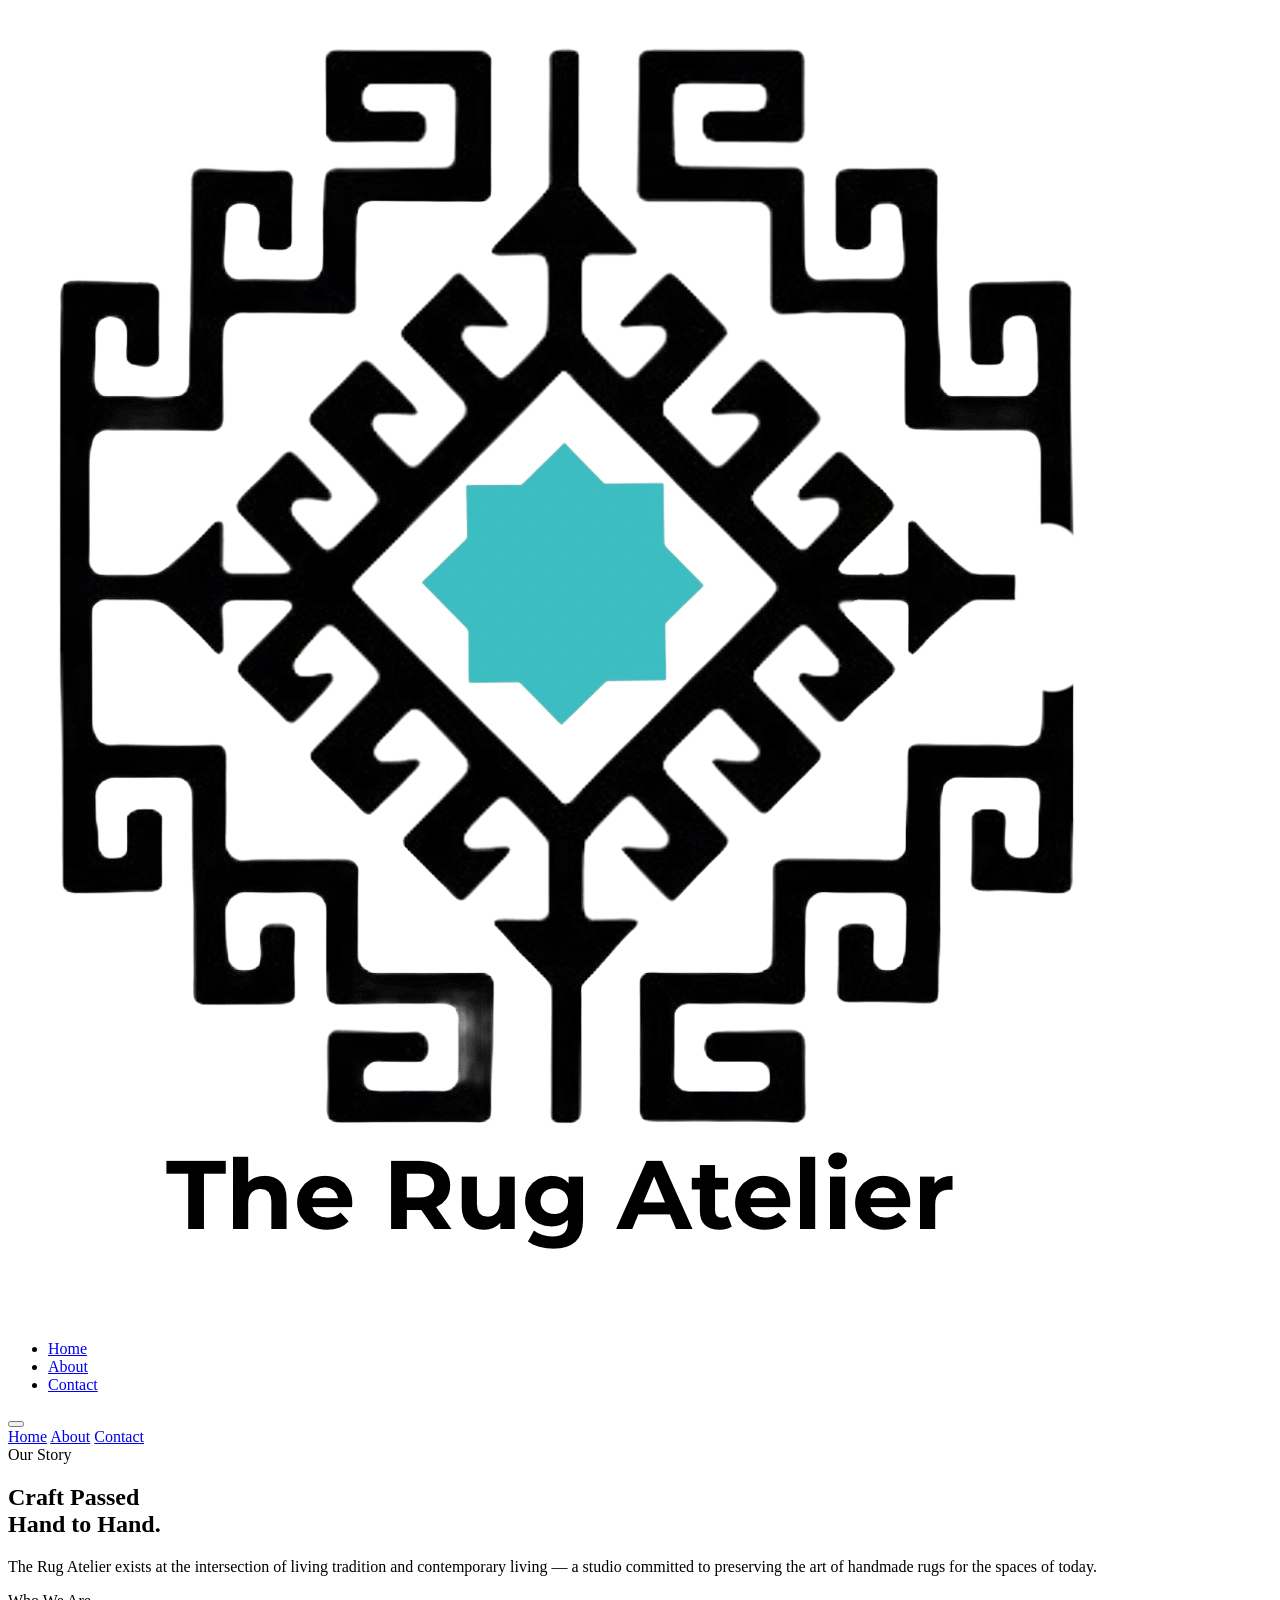
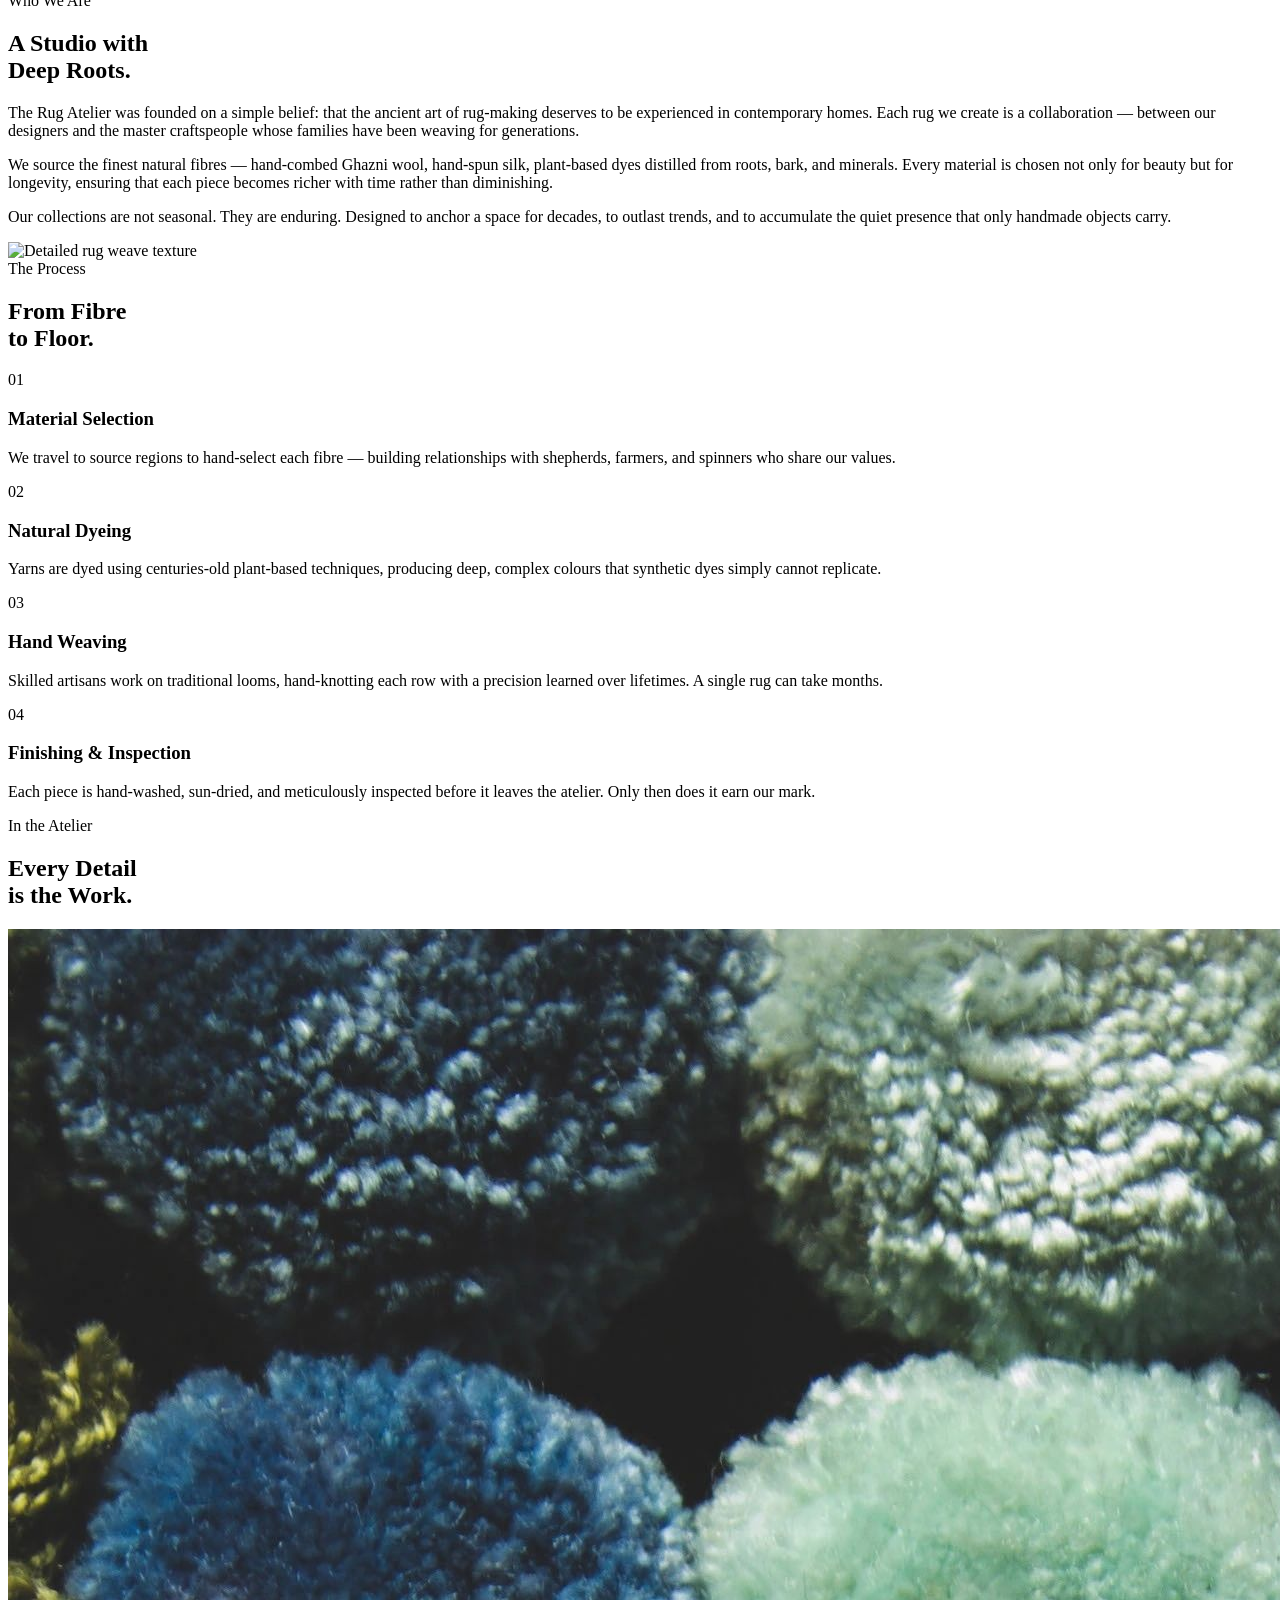
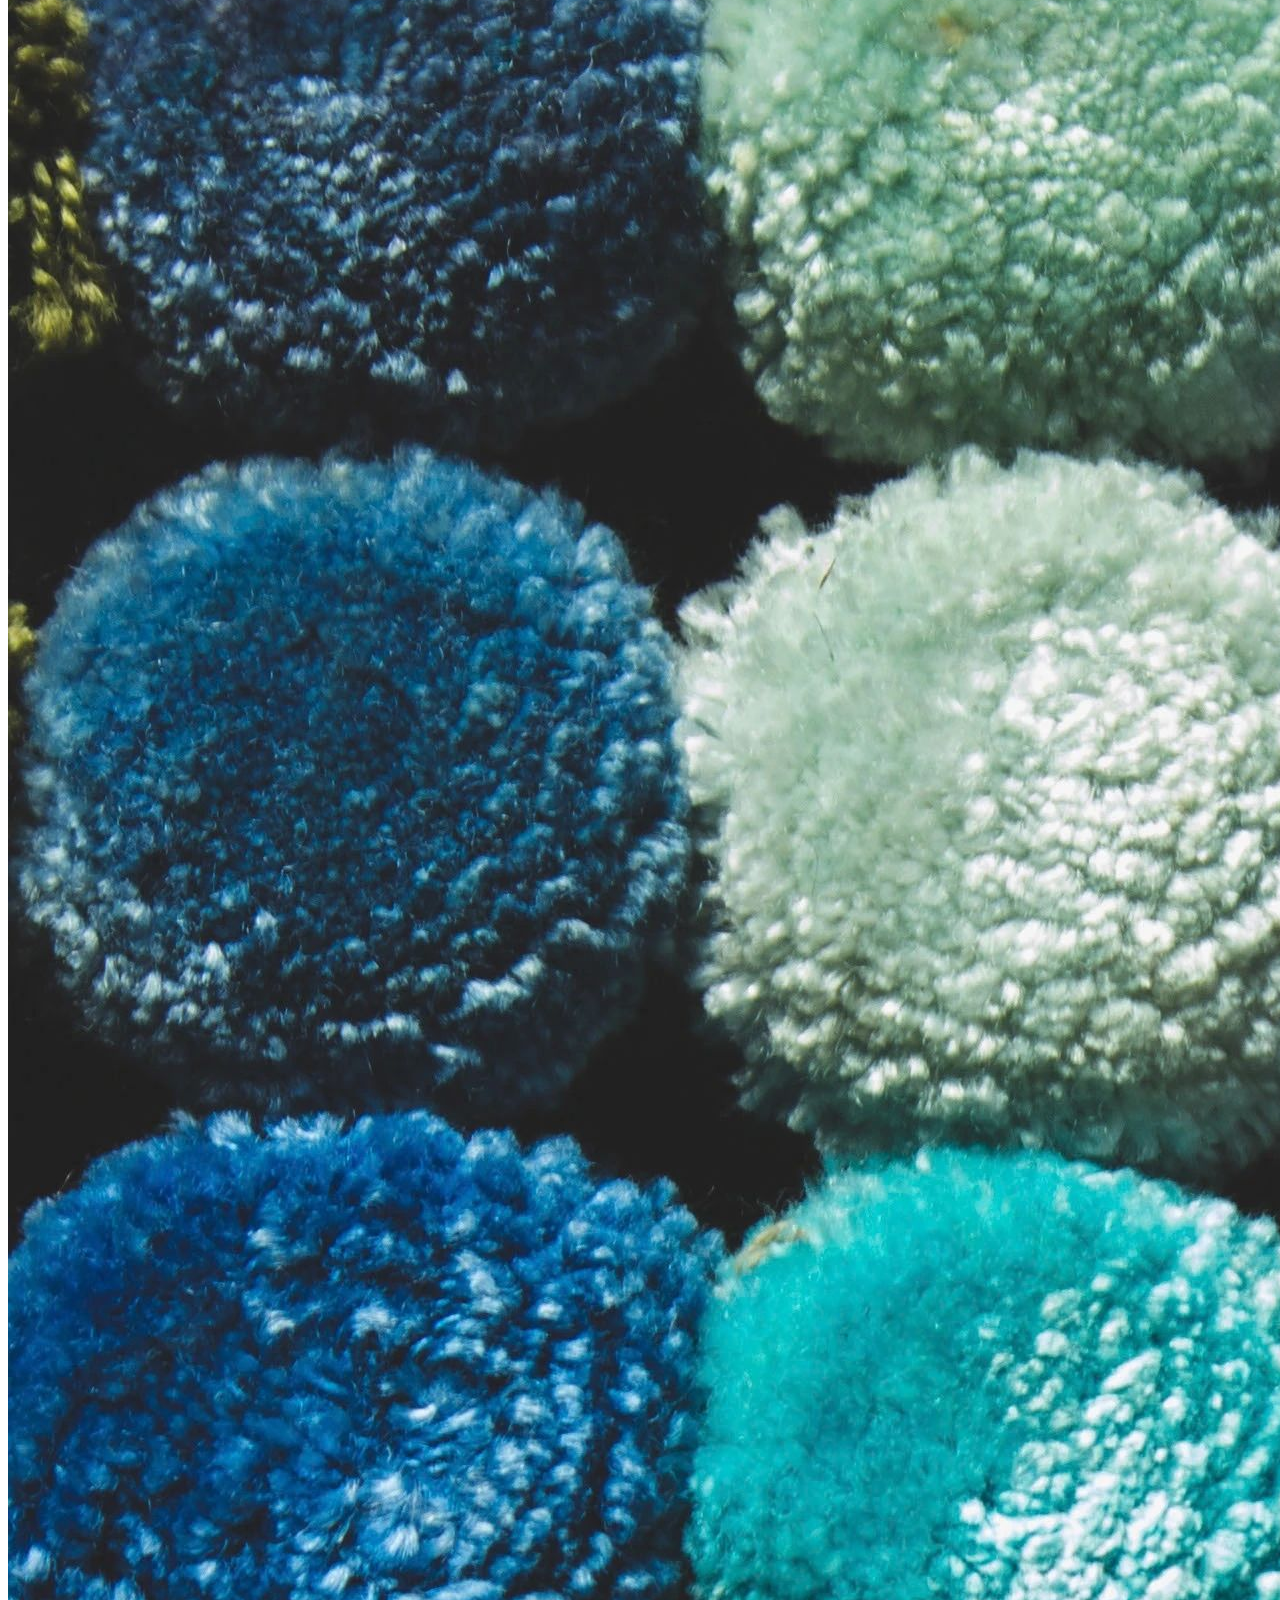
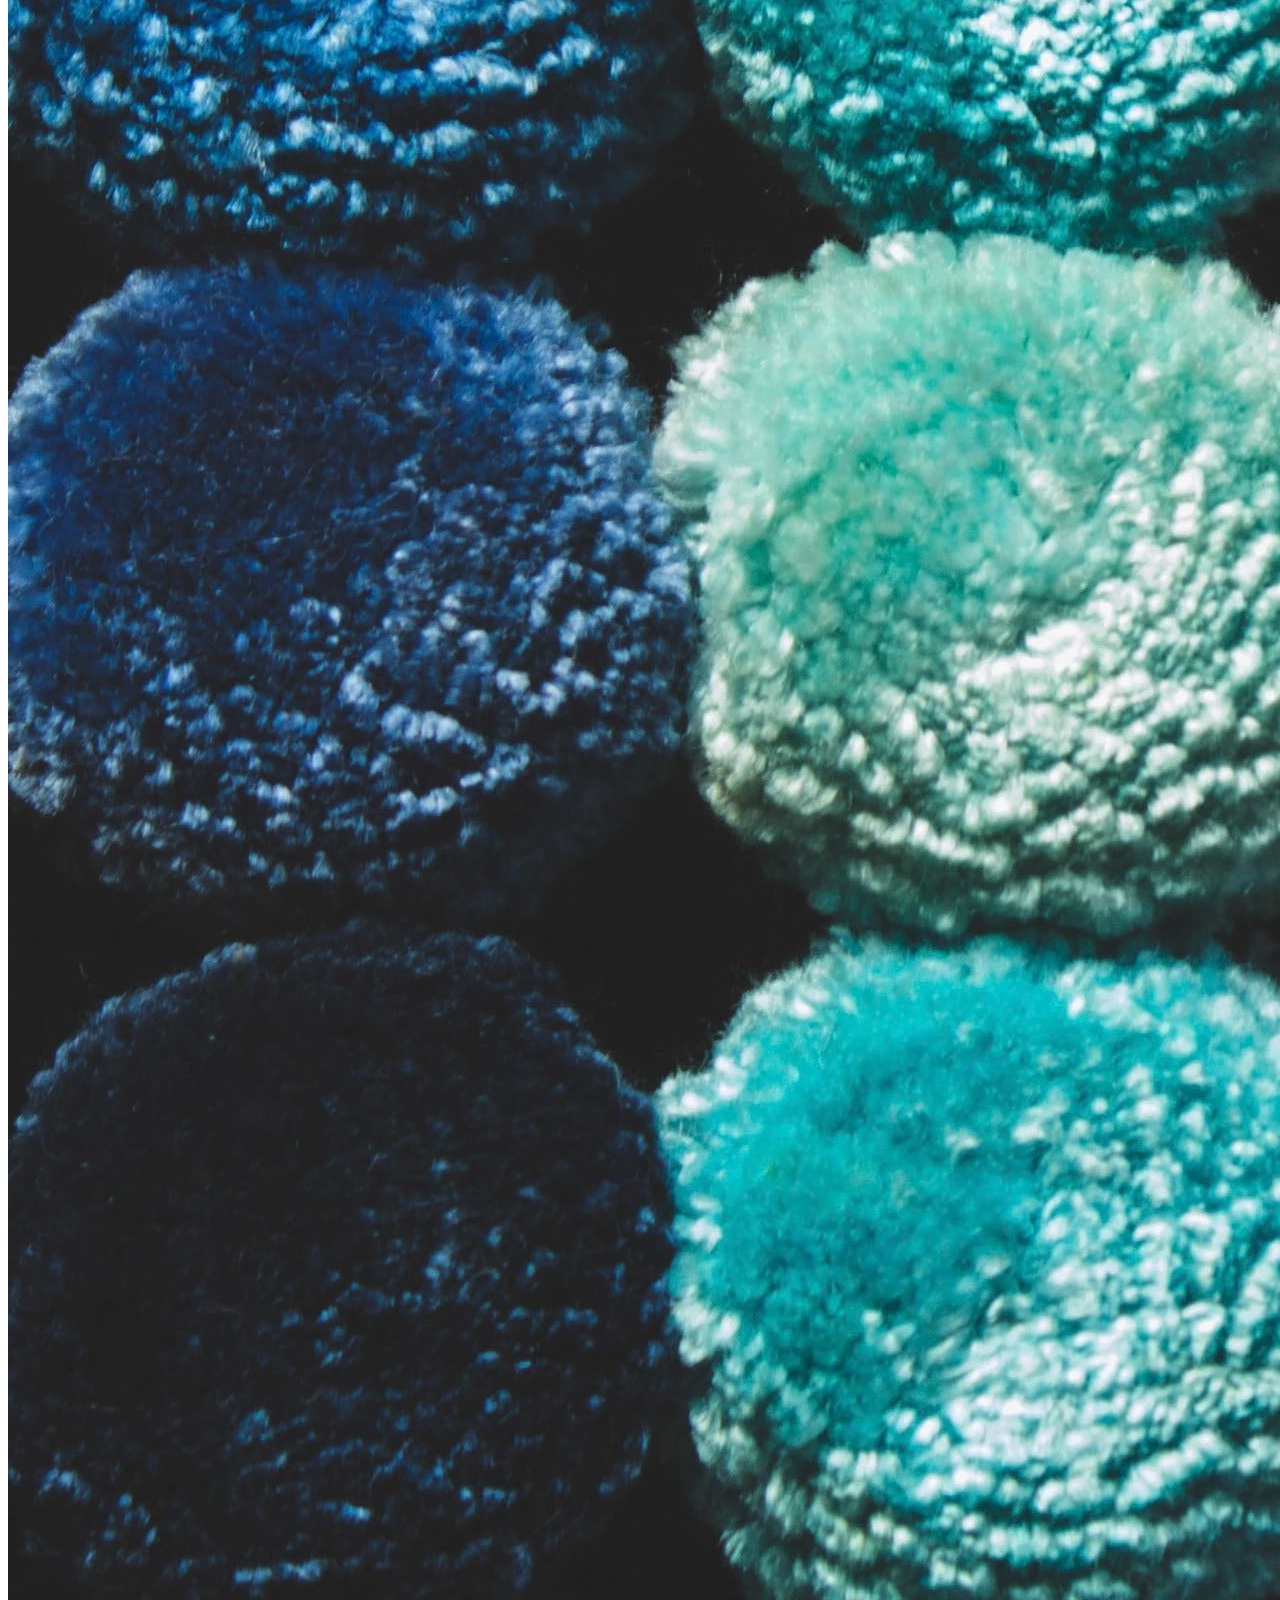
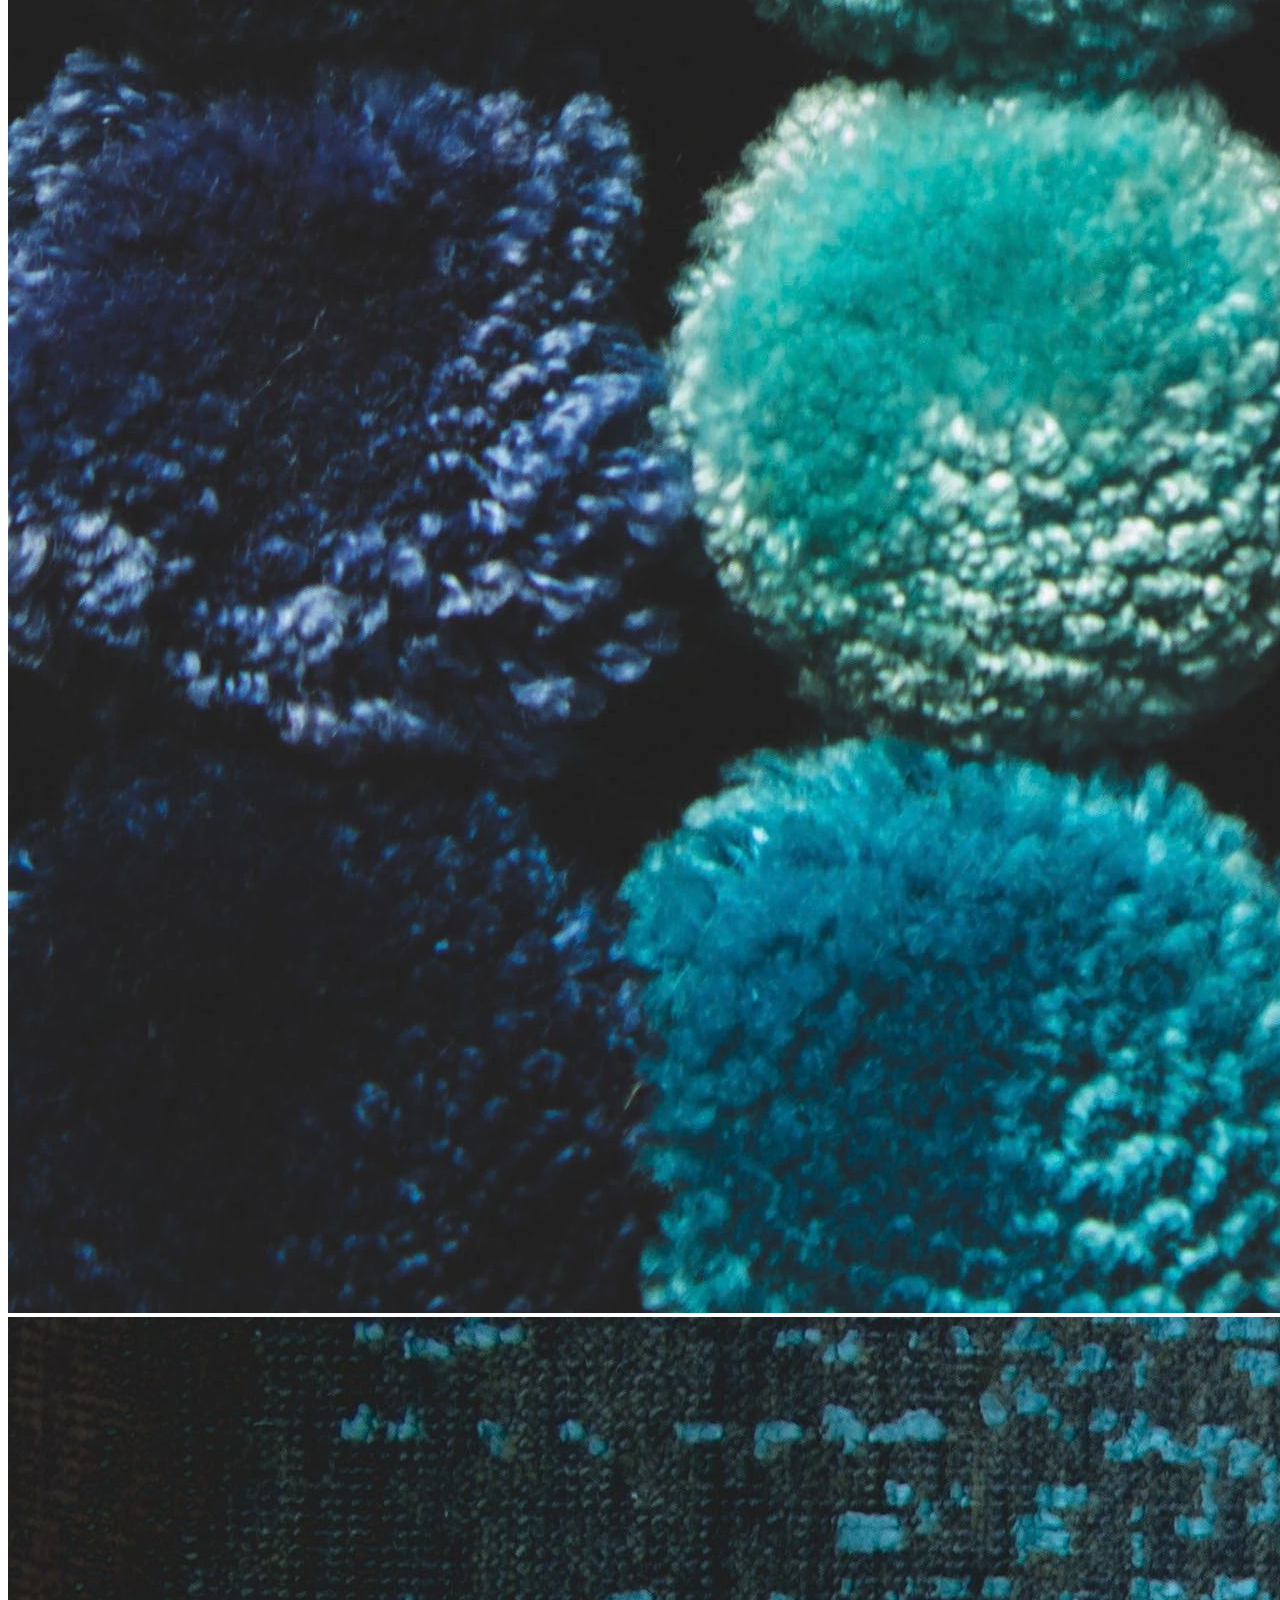
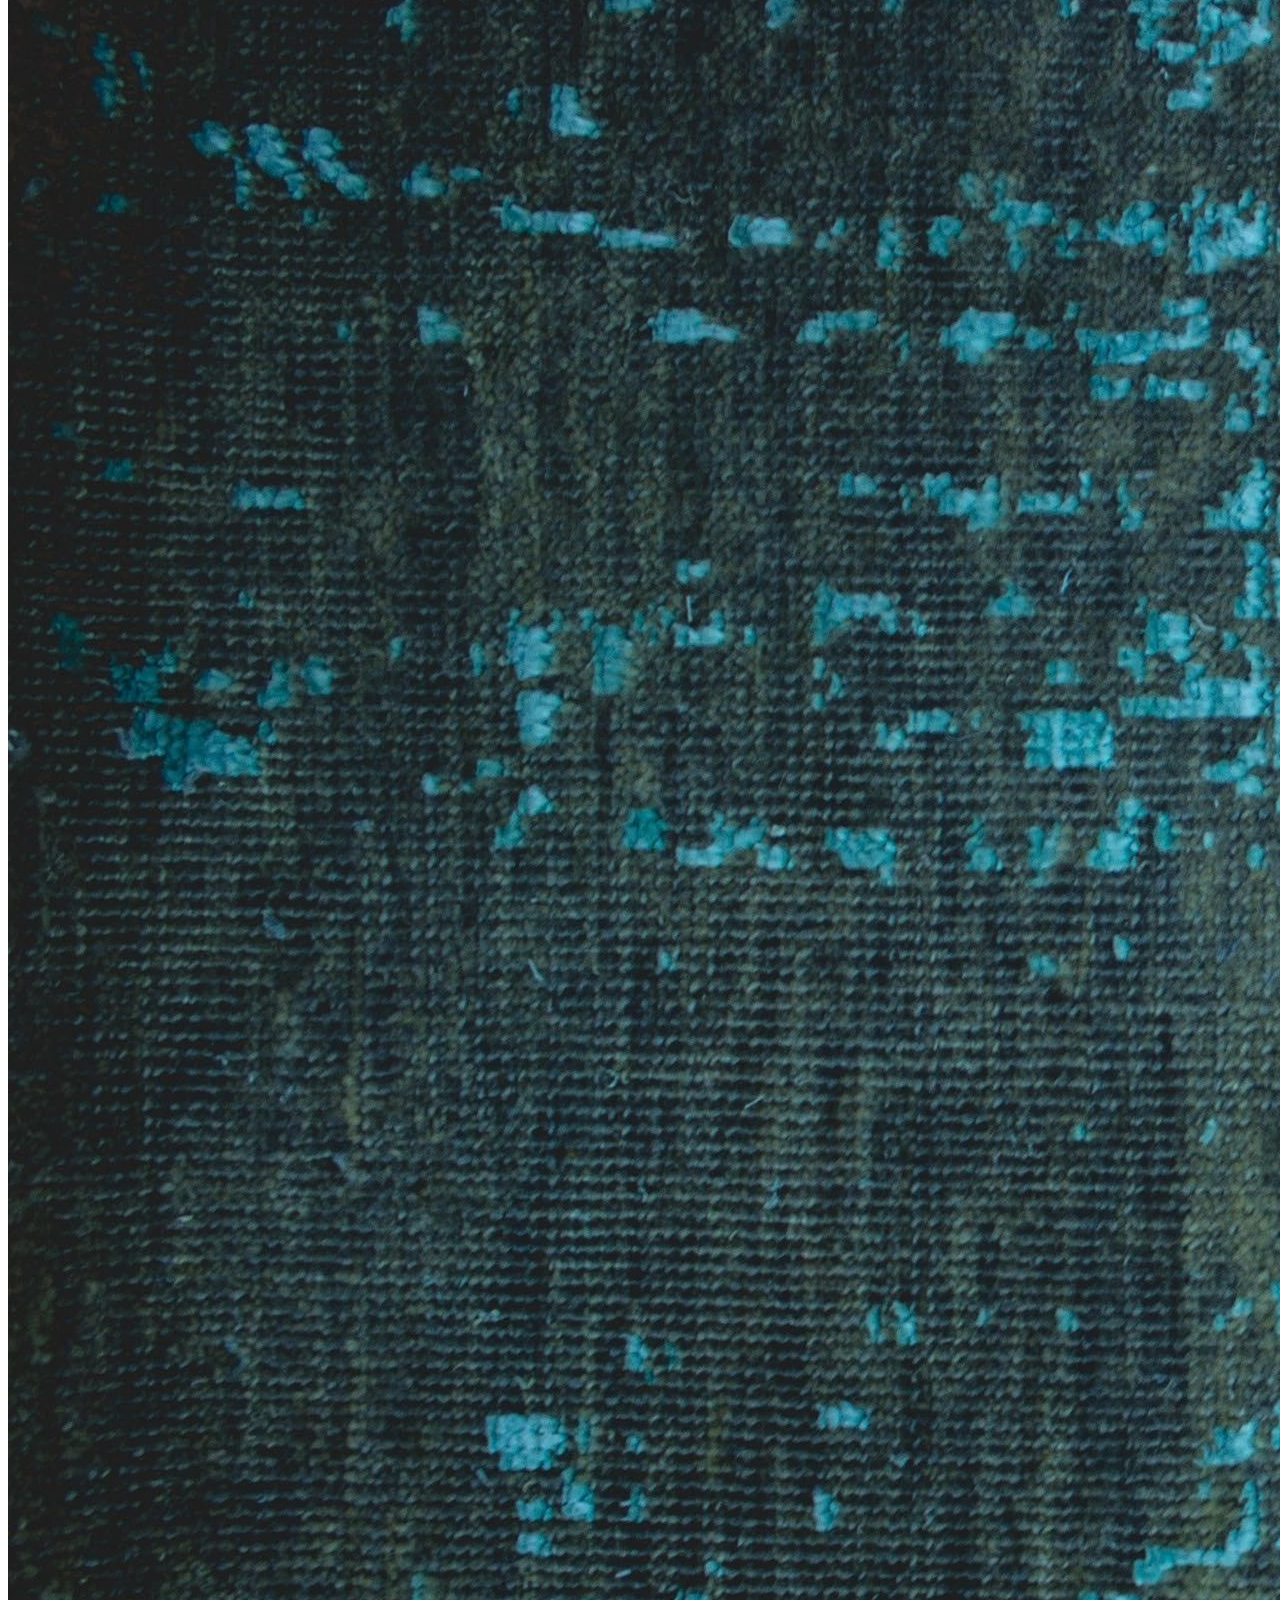
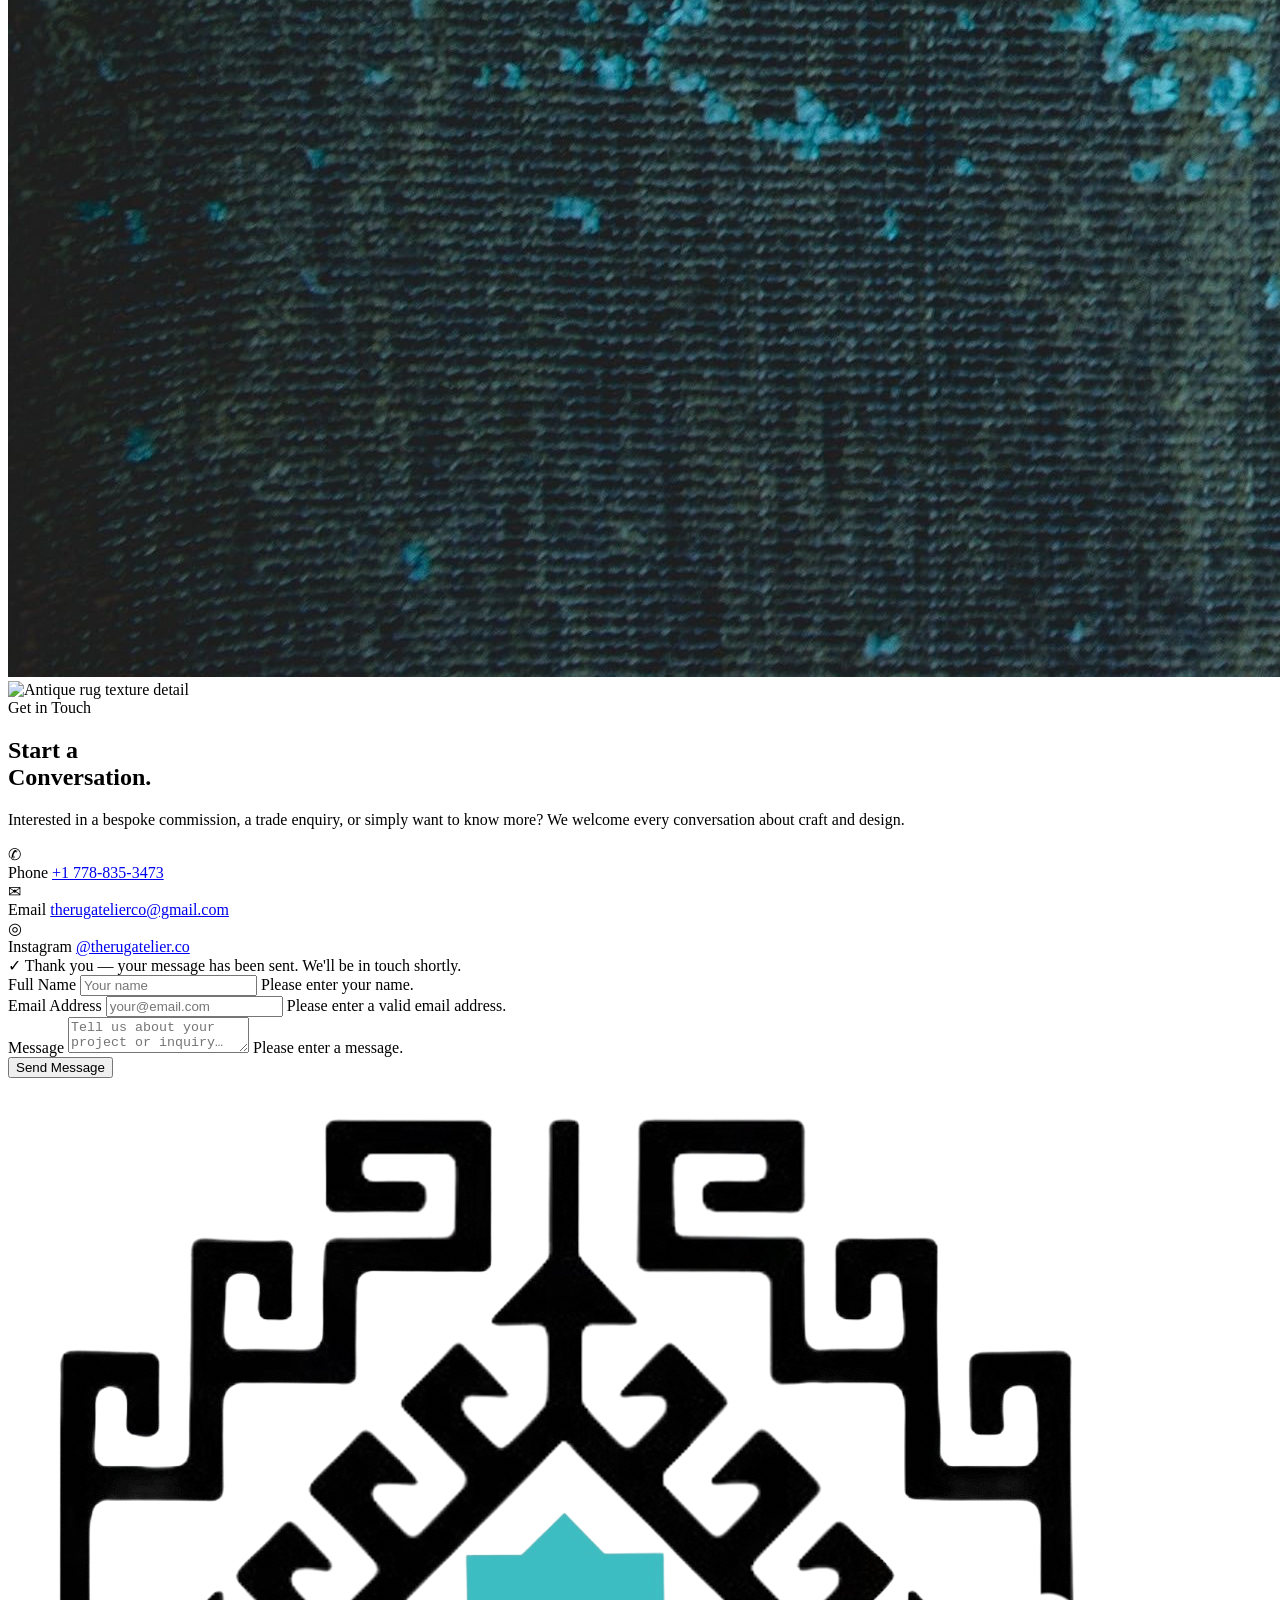
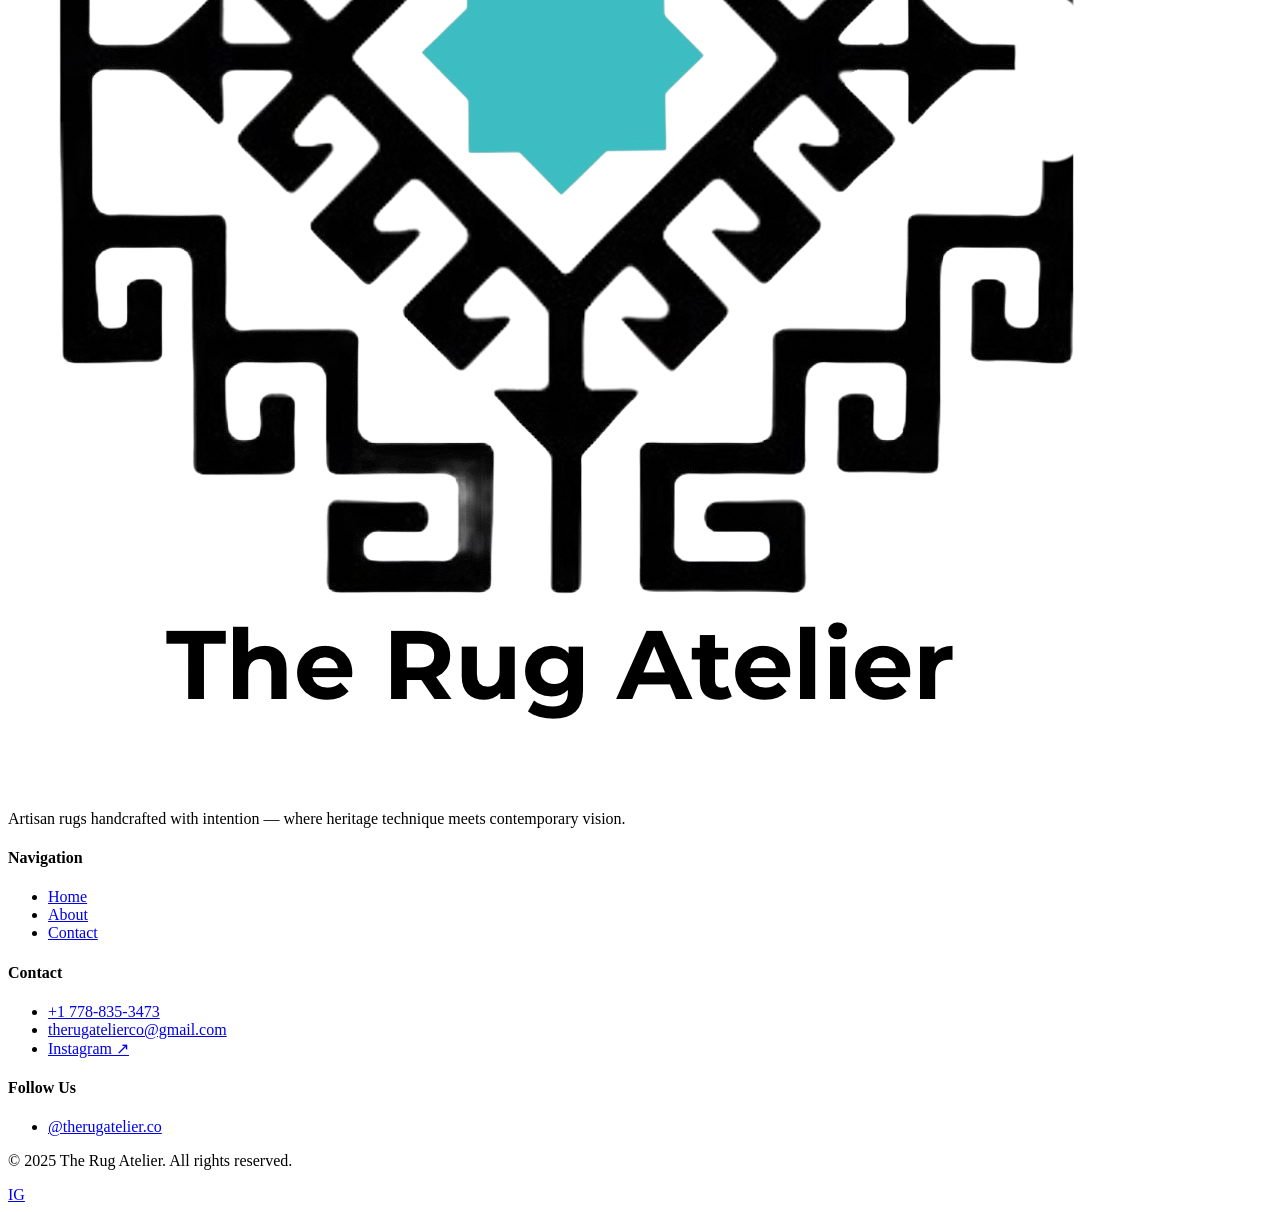
==== commit b622c87d: "Add files via upload" ====
--- a/about.html
+++ b/about.html
@@ -25,19 +25,16 @@
         <img src="assets/images/logo.png" alt="The Rug Atelier" class="nav-logo" />
       </a>
 
-```
-  <ul class="nav-links">
-    <li><a href="index.html">Home</a></li>
-    <li><a href="about.html">About</a></li>
-    <li><a href="#contact">Contact</a></li>
-  </ul>
-
-  <button class="nav-toggle" aria-label="Open menu" aria-expanded="false">
-    <span></span><span></span><span></span>
-  </button>
-</div>
-```
-
+      <ul class="nav-links">
+        <li><a href="index.html">Home</a></li>
+        <li><a href="about.html">About</a></li>
+        <li><a href="#contact">Contact</a></li>
+      </ul>
+
+      <button class="nav-toggle" aria-label="Open menu" aria-expanded="false">
+        <span></span><span></span><span></span>
+      </button>
+    </div>
   </nav>
 
   <div class="nav-mobile" role="navigation" aria-label="Mobile navigation">
@@ -48,191 +45,189 @@
 
   <main>
 
-```
-<!-- ======================================================
-     ABOUT HERO
-====================================================== -->
-<section class="about-hero" aria-label="About page hero">
-  <div class="about-hero-bg" role="img" aria-label="Rug texture background"></div>
-  <div class="about-hero-content">
-    <div class="section-label">
-      <span class="eyebrow">Our Story</span>
-    </div>
-    <h1>Craft Passed<br>Hand to Hand.</h1>
-    <p>
-      The Rug Atelier exists at the intersection of living tradition and contemporary living — a studio committed to preserving the art of handmade rugs for the spaces of today.
-    </p>
-  </div>
-</section>
-
-
-<!-- ======================================================
-     ABOUT CONTENT
-====================================================== -->
-<section class="about-content" aria-labelledby="about-story-heading">
-  <div class="about-content-inner">
-    <div class="about-intro">
-
-      <div class="about-intro-text">
-        <div class="section-label reveal">
-          <span class="eyebrow">Who We Are</span>
-        </div>
-        <h2 id="about-story-heading" class="reveal">A Studio with<br>Deep Roots.</h2>
-        <p class="reveal reveal-delay-1">
-          The Rug Atelier was founded on a simple belief: that the ancient art of rug-making deserves to be experienced in contemporary homes. Each rug we create is a collaboration — between our designers and the master craftspeople whose families have been weaving for generations.
+    <!-- ======================================================
+         ABOUT HERO
+    ====================================================== -->
+    <section class="about-hero" aria-label="About page hero">
+      <div class="about-hero-bg" role="img" aria-label="Rug texture background"></div>
+      <div class="about-hero-content">
+        <div class="section-label">
+          <span class="eyebrow">Our Story</span>
+        </div>
+        <h1>Craft Passed<br>Hand to Hand.</h1>
+        <p>
+          The Rug Atelier exists at the intersection of living tradition and contemporary living — a studio committed to preserving the art of handmade rugs for the spaces of today.
         </p>
-        <p class="reveal reveal-delay-2">
-          We source the finest natural fibres — hand-combed Ghazni wool, hand-spun silk, plant-based dyes distilled from roots, bark, and minerals. Every material is chosen not only for beauty but for longevity, ensuring that each piece becomes richer with time rather than diminishing.
-        </p>
-        <p class="reveal reveal-delay-3">
-          Our collections are not seasonal. They are enduring. Designed to anchor a space for decades, to outlast trends, and to accumulate the quiet presence that only handmade objects carry.
-        </p>
-      </div>
-
-      <div class="about-intro-image reveal reveal-delay-2">
-        <img src="assets/images/product1.jpg" alt="Detailed rug weave texture" loading="lazy" />
-      </div>
-
-    </div>
-  </div>
-</section>
-
-
-<!-- ======================================================
-     PROCESS
-====================================================== -->
-<section class="about-process" aria-labelledby="process-heading">
-  <div class="about-process-inner">
-    <div class="about-process-header">
-      <div class="section-label">
-        <span class="eyebrow">The Process</span>
-      </div>
-      <h2 id="process-heading" class="reveal">From Fibre<br>to Floor.</h2>
-    </div>
-
-    <div class="process-steps">
-      <div class="process-step reveal">
-        <div class="process-step-num">01</div>
-        <h3>Material Selection</h3>
-        <p>We travel to source regions to hand-select each fibre — building relationships with shepherds, farmers, and spinners who share our values.</p>
-      </div>
-      <div class="process-step reveal reveal-delay-1">
-        <div class="process-step-num">02</div>
-        <h3>Natural Dyeing</h3>
-        <p>Yarns are dyed using centuries-old plant-based techniques, producing deep, complex colours that synthetic dyes simply cannot replicate.</p>
-      </div>
-      <div class="process-step reveal reveal-delay-2">
-        <div class="process-step-num">03</div>
-        <h3>Hand Weaving</h3>
-        <p>Skilled artisans work on traditional looms, hand-knotting each row with a precision learned over lifetimes. A single rug can take months.</p>
-      </div>
-      <div class="process-step reveal reveal-delay-3">
-        <div class="process-step-num">04</div>
-        <h3>Finishing & Inspection</h3>
-        <p>Each piece is hand-washed, sun-dried, and meticulously inspected before it leaves the atelier. Only then does it earn our mark.</p>
-      </div>
-    </div>
-  </div>
-</section>
-
-
-<!-- ======================================================
-     VISUAL GALLERY
-====================================================== -->
-<section class="about-gallery" aria-labelledby="gallery-heading">
-  <div class="about-gallery-inner">
-    <div class="about-gallery-header">
-      <div class="section-label">
-        <span class="eyebrow">In the Atelier</span>
-      </div>
-      <h2 id="gallery-heading" class="reveal">Every Detail<br>is the Work.</h2>
-    </div>
-
-    <div class="about-gallery-grid">
-      <img src="assets/images/product2.jpg" alt="Hand-dyed yarns" loading="lazy" class="reveal" />
-      <img src="assets/images/product3.jpg" alt="Wool pompom colour studies" loading="lazy" class="reveal reveal-delay-1" />
-      <img src="assets/images/product1.jpg" alt="Antique rug texture detail" loading="lazy" class="reveal reveal-delay-2" />
-    </div>
-  </div>
-</section>
-
-
-<!-- ======================================================
-     CONTACT
-====================================================== -->
-<section class="contact" id="contact" aria-labelledby="contact-heading-about">
-  <div class="contact-inner">
-
-    <div class="contact-text">
-      <div class="section-label reveal">
-        <span class="eyebrow">Get in Touch</span>
-      </div>
-      <h2 id="contact-heading-about" class="reveal">Start a<br>Conversation.</h2>
-      <p class="reveal reveal-delay-1">
-        Interested in a bespoke commission, a trade enquiry, or simply want to know more? We welcome every conversation about craft and design.
-      </p>
-
-      <div class="contact-info reveal reveal-delay-2">
-        <div class="contact-info-item">
-          <div class="contact-info-icon">✆</div>
-          <div class="contact-info-detail">
-            <span class="contact-info-label">Phone</span>
-            <a href="tel:+17788353473" class="contact-info-value">+1 778-835-3473</a>
-          </div>
-        </div>
-        <div class="contact-info-item">
-          <div class="contact-info-icon">✉</div>
-          <div class="contact-info-detail">
-            <span class="contact-info-label">Email</span>
-            <a href="mailto:therugatelierco@gmail.com" class="contact-info-value">therugatelierco@gmail.com</a>
-          </div>
-        </div>
-        <div class="contact-info-item">
-          <div class="contact-info-icon">◎</div>
-          <div class="contact-info-detail">
-            <span class="contact-info-label">Instagram</span>
-            <a href="https://instagram.com/therugatelier.co" target="_blank" rel="noopener noreferrer" class="contact-info-value">@therugatelier.co</a>
-          </div>
-        </div>
-      </div>
-    </div>
-
-    <div class="reveal reveal-delay-1">
-      <div class="form-success" role="status">
-        ✓ Thank you — your message has been sent. We'll be in touch shortly.
-      </div>
-
-      <form
-        class="contact-form"
-        action="https://formspree.io/f/xdawwbep"
-        method="POST"
-        novalidate
-      >
-        <div class="form-group">
-          <label for="name">Full Name</label>
-          <input type="text" id="name" name="name" placeholder="Your name" autocomplete="name" />
-          <span class="form-error" id="name-error">Please enter your name.</span>
-        </div>
-
-        <div class="form-group">
-          <label for="email">Email Address</label>
-          <input type="email" id="email" name="email" placeholder="your@email.com" autocomplete="email" />
-          <span class="form-error" id="email-error">Please enter a valid email address.</span>
-        </div>
-
-        <div class="form-group">
-          <label for="message">Message</label>
-          <textarea id="message" name="message" placeholder="Tell us about your project or inquiry…"></textarea>
-          <span class="form-error" id="message-error">Please enter a message.</span>
-        </div>
-
-        <button type="submit" class="btn btn-primary">Send Message</button>
-      </form>
-    </div>
-
-  </div>
-</section>
-```
+      </div>
+    </section>
+
+
+    <!-- ======================================================
+         ABOUT CONTENT
+    ====================================================== -->
+    <section class="about-content" aria-labelledby="about-story-heading">
+      <div class="about-content-inner">
+        <div class="about-intro">
+
+          <div class="about-intro-text">
+            <div class="section-label reveal">
+              <span class="eyebrow">Who We Are</span>
+            </div>
+            <h2 id="about-story-heading" class="reveal">A Studio with<br>Deep Roots.</h2>
+            <p class="reveal reveal-delay-1">
+              The Rug Atelier was founded on a simple belief: that the ancient art of rug-making deserves to be experienced in contemporary homes. Each rug we create is a collaboration — between our designers and the master craftspeople whose families have been weaving for generations.
+            </p>
+            <p class="reveal reveal-delay-2">
+              We source the finest natural fibres — hand-combed Ghazni wool, hand-spun silk, plant-based dyes distilled from roots, bark, and minerals. Every material is chosen not only for beauty but for longevity, ensuring that each piece becomes richer with time rather than diminishing.
+            </p>
+            <p class="reveal reveal-delay-3">
+              Our collections are not seasonal. They are enduring. Designed to anchor a space for decades, to outlast trends, and to accumulate the quiet presence that only handmade objects carry.
+            </p>
+          </div>
+
+          <div class="about-intro-image reveal reveal-delay-2">
+            <img src="assets/images/product1.jpeg" alt="Detailed rug weave texture" loading="lazy" />
+          </div>
+
+        </div>
+      </div>
+    </section>
+
+
+    <!-- ======================================================
+         PROCESS
+    ====================================================== -->
+    <section class="about-process" aria-labelledby="process-heading">
+      <div class="about-process-inner">
+        <div class="about-process-header">
+          <div class="section-label">
+            <span class="eyebrow">The Process</span>
+          </div>
+          <h2 id="process-heading" class="reveal">From Fibre<br>to Floor.</h2>
+        </div>
+
+        <div class="process-steps">
+          <div class="process-step reveal">
+            <div class="process-step-num">01</div>
+            <h3>Material Selection</h3>
+            <p>We travel to source regions to hand-select each fibre — building relationships with shepherds, farmers, and spinners who share our values.</p>
+          </div>
+          <div class="process-step reveal reveal-delay-1">
+            <div class="process-step-num">02</div>
+            <h3>Natural Dyeing</h3>
+            <p>Yarns are dyed using centuries-old plant-based techniques, producing deep, complex colours that synthetic dyes simply cannot replicate.</p>
+          </div>
+          <div class="process-step reveal reveal-delay-2">
+            <div class="process-step-num">03</div>
+            <h3>Hand Weaving</h3>
+            <p>Skilled artisans work on traditional looms, hand-knotting each row with a precision learned over lifetimes. A single rug can take months.</p>
+          </div>
+          <div class="process-step reveal reveal-delay-3">
+            <div class="process-step-num">04</div>
+            <h3>Finishing &amp; Inspection</h3>
+            <p>Each piece is hand-washed, sun-dried, and meticulously inspected before it leaves the atelier. Only then does it earn our mark.</p>
+          </div>
+        </div>
+      </div>
+    </section>
+
+
+    <!-- ======================================================
+         VISUAL GALLERY
+    ====================================================== -->
+    <section class="about-gallery" aria-labelledby="gallery-heading">
+      <div class="about-gallery-inner">
+        <div class="about-gallery-header">
+          <div class="section-label">
+            <span class="eyebrow">In the Atelier</span>
+          </div>
+          <h2 id="gallery-heading" class="reveal">Every Detail<br>is the Work.</h2>
+        </div>
+
+        <div class="about-gallery-grid">
+          <img src="assets/images/product2.jpeg" alt="Hand-dyed yarns" loading="lazy" class="reveal" />
+          <img src="assets/images/product3.jpeg" alt="Wool pompom colour studies" loading="lazy" class="reveal reveal-delay-1" />
+          <img src="assets/images/product1.jpeg" alt="Antique rug texture detail" loading="lazy" class="reveal reveal-delay-2" />
+        </div>
+      </div>
+    </section>
+
+
+    <!-- ======================================================
+         CONTACT
+    ====================================================== -->
+    <section class="contact" id="contact" aria-labelledby="contact-heading-about">
+      <div class="contact-inner">
+
+        <div class="contact-text">
+          <div class="section-label reveal">
+            <span class="eyebrow">Get in Touch</span>
+          </div>
+          <h2 id="contact-heading-about" class="reveal">Start a<br>Conversation.</h2>
+          <p class="reveal reveal-delay-1">
+            Interested in a bespoke commission, a trade enquiry, or simply want to know more? We welcome every conversation about craft and design.
+          </p>
+
+          <div class="contact-info reveal reveal-delay-2">
+            <div class="contact-info-item">
+              <div class="contact-info-icon">✆</div>
+              <div class="contact-info-detail">
+                <span class="contact-info-label">Phone</span>
+                <a href="tel:+17788353473" class="contact-info-value">+1 778-835-3473</a>
+              </div>
+            </div>
+            <div class="contact-info-item">
+              <div class="contact-info-icon">✉</div>
+              <div class="contact-info-detail">
+                <span class="contact-info-label">Email</span>
+                <a href="mailto:therugatelierco@gmail.com" class="contact-info-value">therugatelierco@gmail.com</a>
+              </div>
+            </div>
+            <div class="contact-info-item">
+              <div class="contact-info-icon">◎</div>
+              <div class="contact-info-detail">
+                <span class="contact-info-label">Instagram</span>
+                <a href="https://instagram.com/therugatelier.co" target="_blank" rel="noopener noreferrer" class="contact-info-value">@therugatelier.co</a>
+              </div>
+            </div>
+          </div>
+        </div>
+
+        <div class="reveal reveal-delay-1">
+          <div class="form-success" role="status">
+            ✓ Thank you — your message has been sent. We'll be in touch shortly.
+          </div>
+
+          <form
+            class="contact-form"
+            action="https://formspree.io/f/xdawwbep"
+            method="POST"
+            novalidate
+          >
+            <div class="form-group">
+              <label for="name">Full Name</label>
+              <input type="text" id="name" name="name" placeholder="Your name" autocomplete="name" />
+              <span class="form-error" id="name-error">Please enter your name.</span>
+            </div>
+
+            <div class="form-group">
+              <label for="email">Email Address</label>
+              <input type="email" id="email" name="email" placeholder="your@email.com" autocomplete="email" />
+              <span class="form-error" id="email-error">Please enter a valid email address.</span>
+            </div>
+
+            <div class="form-group">
+              <label for="message">Message</label>
+              <textarea id="message" name="message" placeholder="Tell us about your project or inquiry…"></textarea>
+              <span class="form-error" id="message-error">Please enter a message.</span>
+            </div>
+
+            <button type="submit" class="btn btn-primary">Send Message</button>
+          </form>
+        </div>
+
+      </div>
+    </section>
 
   </main>
 
@@ -244,61 +239,58 @@
     <div class="footer-inner">
       <div class="footer-top">
 
-```
-    <div class="footer-brand">
-      <img src="assets/images/logo.png" alt="The Rug Atelier" class="footer-brand-logo" />
-      <p>Artisan rugs handcrafted with intention — where heritage technique meets contemporary vision.</p>
+        <div class="footer-brand">
+          <img src="assets/images/logo.png" alt="The Rug Atelier" class="footer-brand-logo" />
+          <p>Artisan rugs handcrafted with intention — where heritage technique meets contemporary vision.</p>
+        </div>
+
+        <div class="footer-col">
+          <h4>Navigation</h4>
+          <ul>
+            <li><a href="index.html">Home</a></li>
+            <li><a href="about.html">About</a></li>
+            <li><a href="#contact">Contact</a></li>
+          </ul>
+        </div>
+
+        <div class="footer-col">
+          <h4>Contact</h4>
+          <ul>
+            <li><a href="tel:+17788353473">+1 778-835-3473</a></li>
+            <li><a href="mailto:therugatelierco@gmail.com">therugatelierco@gmail.com</a></li>
+            <li>
+              <a href="https://instagram.com/therugatelier.co" target="_blank" rel="noopener noreferrer">
+                Instagram ↗
+              </a>
+            </li>
+          </ul>
+        </div>
+
+        <div class="footer-col">
+          <h4>Follow Us</h4>
+          <ul>
+            <li>
+              <a href="https://instagram.com/therugatelier.co" target="_blank" rel="noopener noreferrer">
+                @therugatelier.co
+              </a>
+            </li>
+          </ul>
+        </div>
+
+      </div>
+
+      <div class="footer-bottom">
+        <p class="footer-copy">© 2025 The Rug Atelier. All rights reserved.</p>
+        <div class="footer-social">
+          <a href="https://instagram.com/therugatelier.co" target="_blank" rel="noopener noreferrer" aria-label="Instagram">
+            IG
+          </a>
+        </div>
+      </div>
     </div>
-
-    <div class="footer-col">
-      <h4>Navigation</h4>
-      <ul>
-        <li><a href="index.html">Home</a></li>
-        <li><a href="about.html">About</a></li>
-        <li><a href="#contact">Contact</a></li>
-      </ul>
-    </div>
-
-    <div class="footer-col">
-      <h4>Contact</h4>
-      <ul>
-        <li><a href="tel:+17788353473">+1 778-835-3473</a></li>
-        <li><a href="mailto:therugatelierco@gmail.com">therugatelierco@gmail.com</a></li>
-        <li>
-          <a href="https://instagram.com/therugatelier.co" target="_blank" rel="noopener noreferrer">
-            Instagram ↗
-          </a>
-        </li>
-      </ul>
-    </div>
-
-    <div class="footer-col">
-      <h4>Follow Us</h4>
-      <ul>
-        <li>
-          <a href="https://instagram.com/therugatelier.co" target="_blank" rel="noopener noreferrer">
-            @therugatelier.co
-          </a>
-        </li>
-      </ul>
-    </div>
-
-  </div>
-
-  <div class="footer-bottom">
-    <p class="footer-copy">© 2024 The Rug Atelier. All rights reserved.</p>
-    <div class="footer-social">
-      <a href="https://instagram.com/therugatelier.co" target="_blank" rel="noopener noreferrer" aria-label="Instagram">
-        IG
-      </a>
-    </div>
-  </div>
-</div>
-```
-
   </footer>
 
   <script src="script.js"></script>
 
 </body>
-</html>+</html>
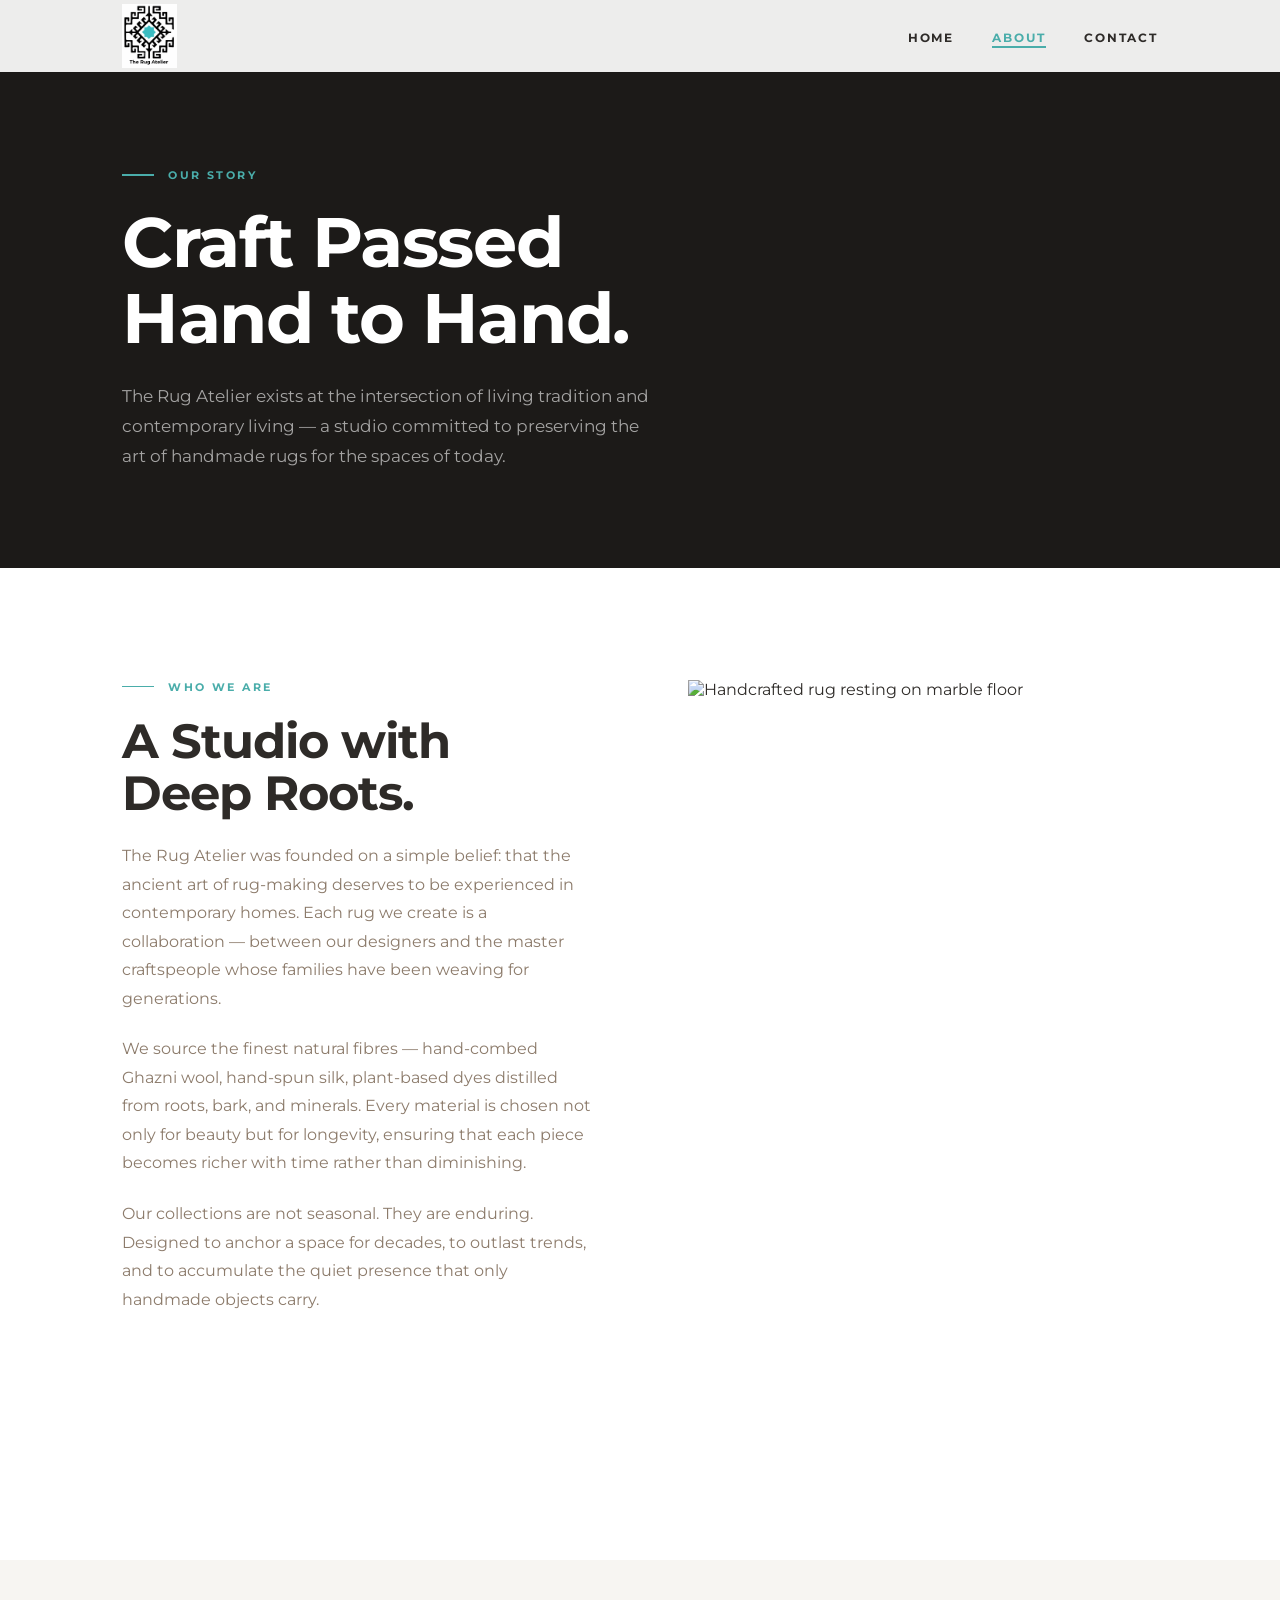
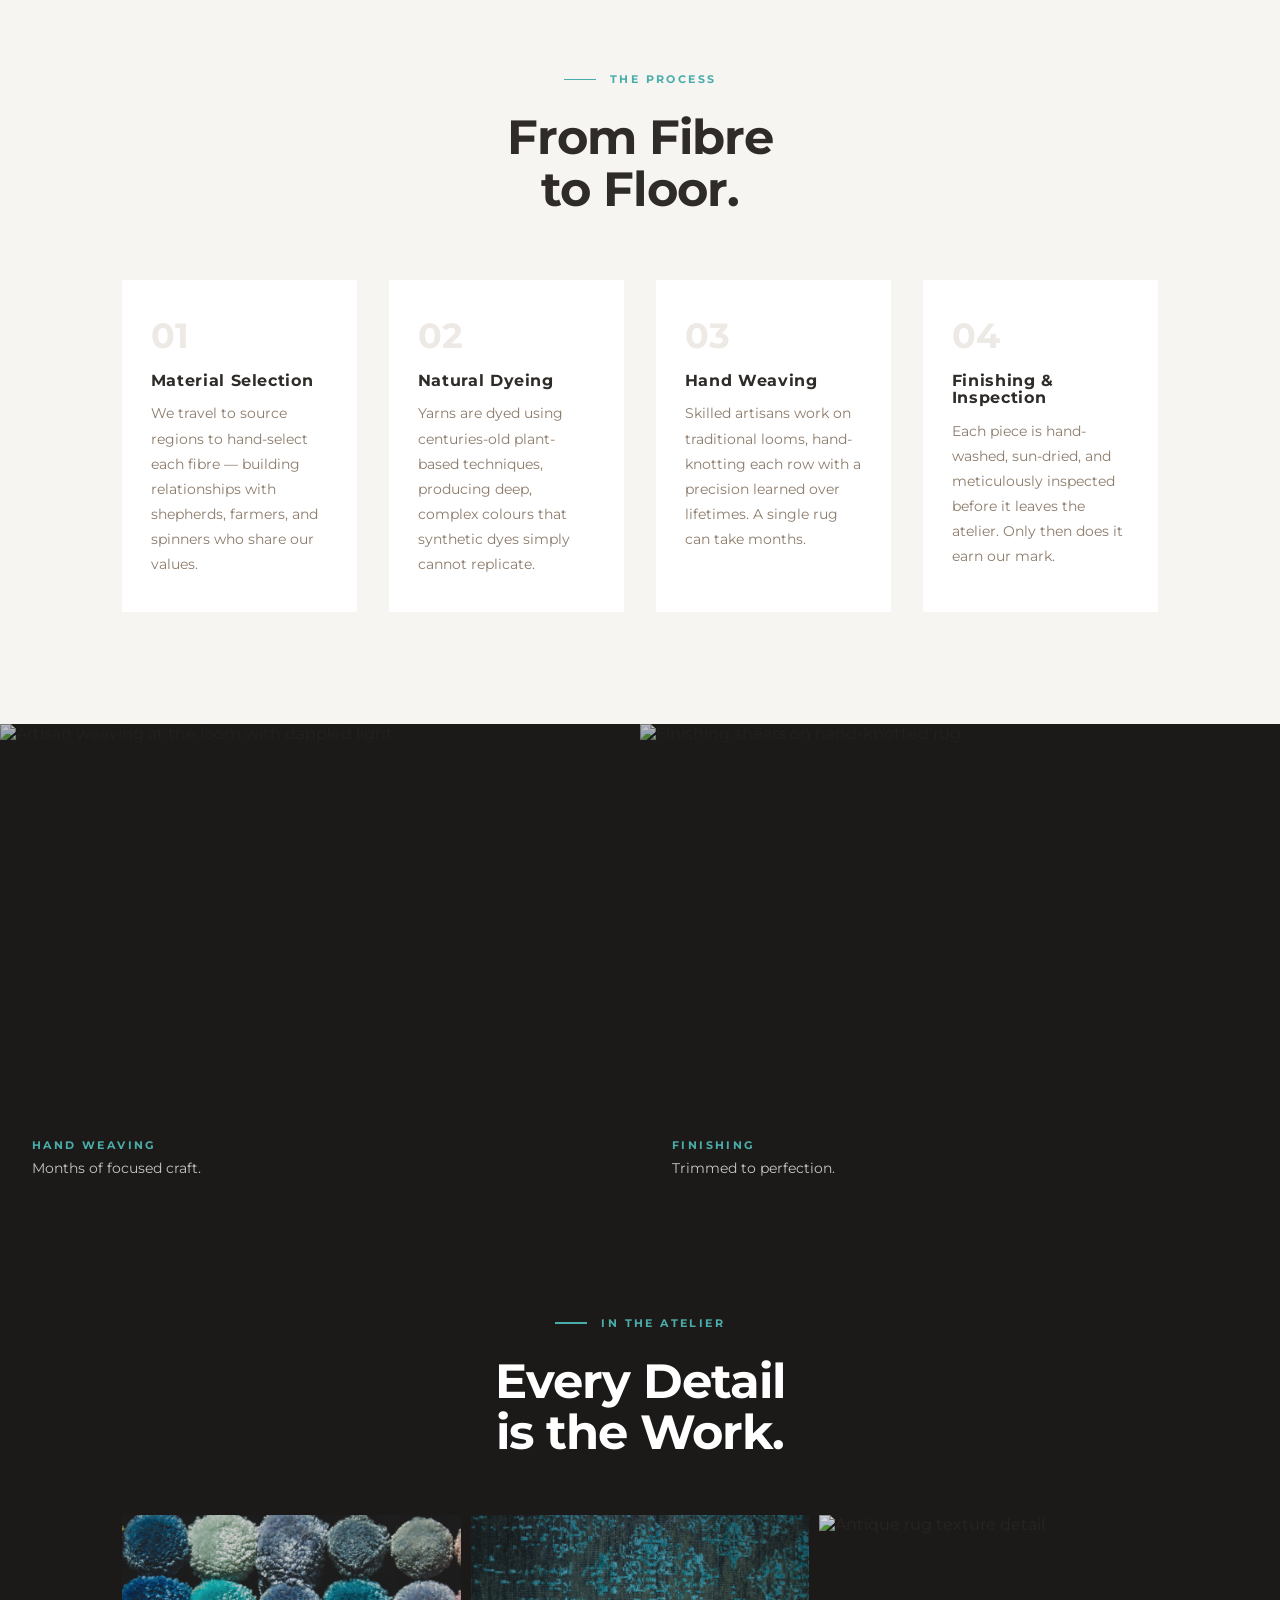
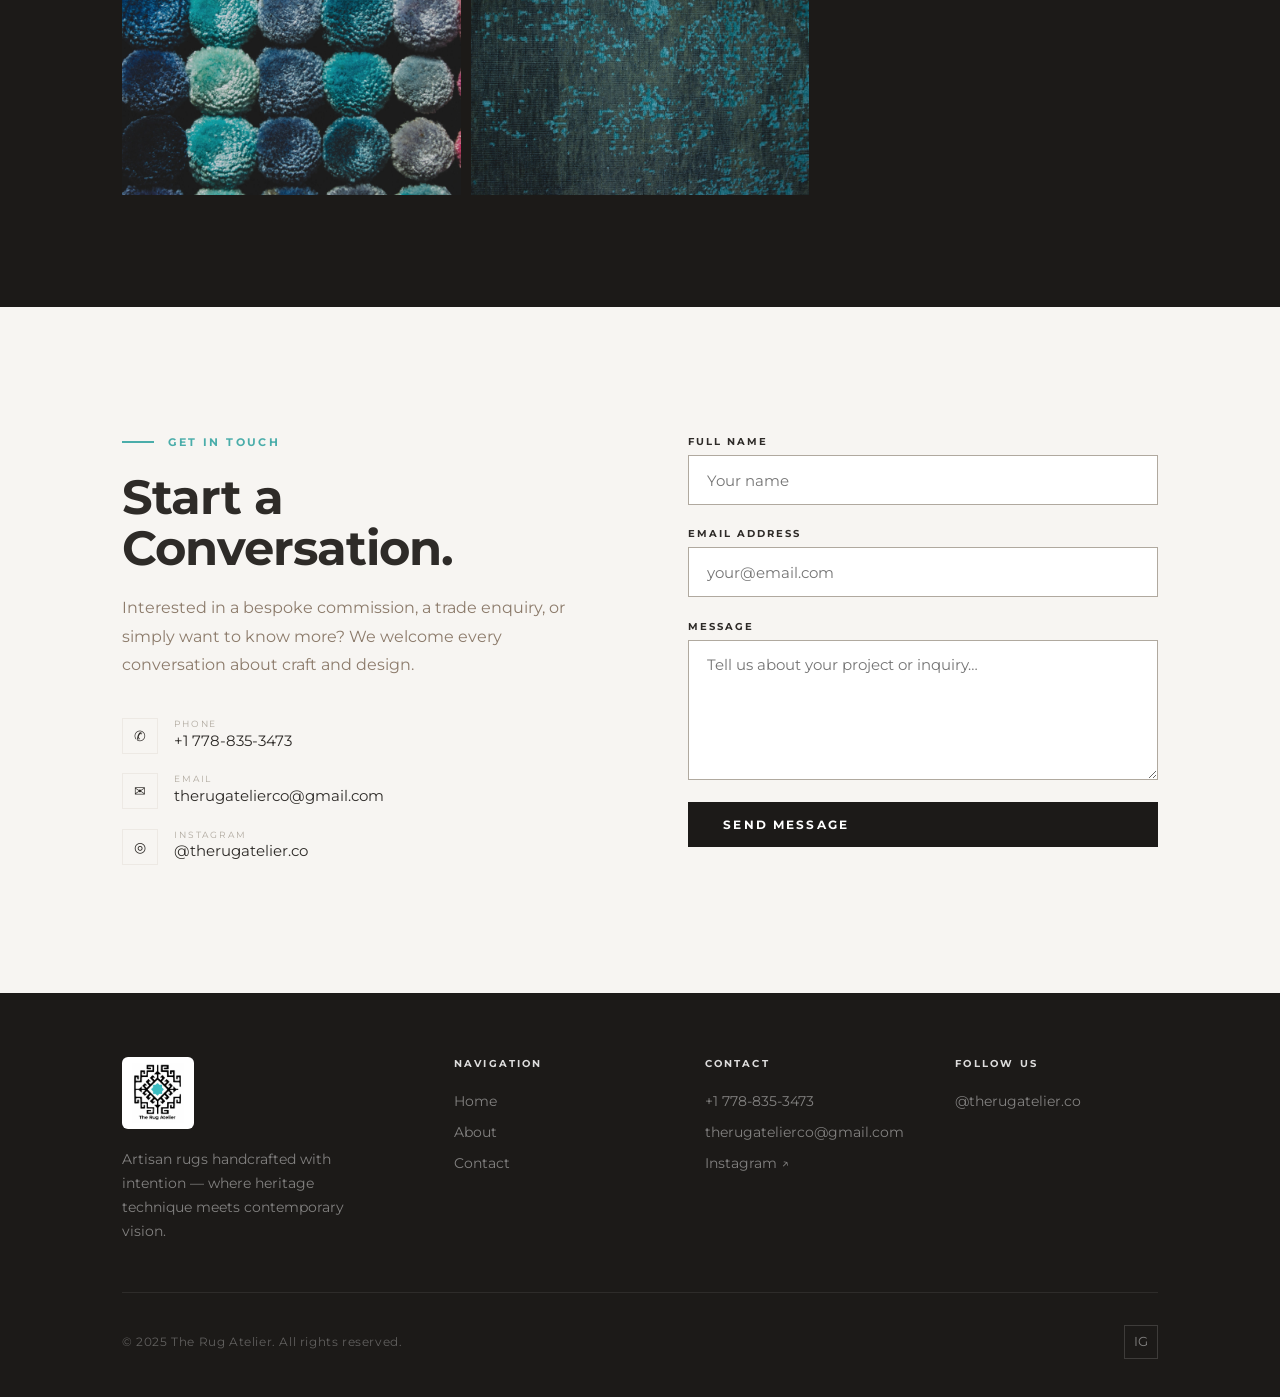
==== commit f1da40b5: "Add files via upload" ====
--- a/about.html
+++ b/about.html
@@ -1,111 +1,73 @@
 <!DOCTYPE html>
-
 <html lang="en">
 <head>
   <meta charset="UTF-8" />
   <meta name="viewport" content="width=device-width, initial-scale=1.0" />
   <title>About — The Rug Atelier</title>
   <meta name="description" content="Learn about The Rug Atelier — our story, philosophy, and commitment to handcrafted rug-making rooted in centuries of artisan tradition." />
-
   <link rel="preconnect" href="https://fonts.googleapis.com" />
   <link rel="preconnect" href="https://fonts.gstatic.com" crossorigin />
   <link href="https://fonts.googleapis.com/css2?family=Montserrat:wght@400;500;600;700&display=swap" rel="stylesheet" />
-
   <link rel="stylesheet" href="style.css" />
 </head>
 <body>
-
-  <!-- ======================================================
-       NAVIGATION
-  ====================================================== -->
-
   <nav class="nav" role="navigation" aria-label="Main navigation">
     <div class="nav-inner">
       <a href="index.html" aria-label="The Rug Atelier — Home">
         <img src="assets/images/logo.png" alt="The Rug Atelier" class="nav-logo" />
       </a>
-
       <ul class="nav-links">
         <li><a href="index.html">Home</a></li>
         <li><a href="about.html">About</a></li>
         <li><a href="#contact">Contact</a></li>
       </ul>
-
       <button class="nav-toggle" aria-label="Open menu" aria-expanded="false">
         <span></span><span></span><span></span>
       </button>
     </div>
   </nav>
-
   <div class="nav-mobile" role="navigation" aria-label="Mobile navigation">
     <a href="index.html">Home</a>
     <a href="about.html">About</a>
     <a href="#contact">Contact</a>
   </div>
-
   <main>
 
-    <!-- ======================================================
-         ABOUT HERO
-    ====================================================== -->
+    <!-- ABOUT HERO — product6: weaver at loom, dark and atmospheric -->
     <section class="about-hero" aria-label="About page hero">
       <div class="about-hero-bg" role="img" aria-label="Rug texture background"></div>
       <div class="about-hero-content">
-        <div class="section-label">
-          <span class="eyebrow">Our Story</span>
-        </div>
+        <div class="section-label"><span class="eyebrow">Our Story</span></div>
         <h1>Craft Passed<br>Hand to Hand.</h1>
-        <p>
-          The Rug Atelier exists at the intersection of living tradition and contemporary living — a studio committed to preserving the art of handmade rugs for the spaces of today.
-        </p>
-      </div>
-    </section>
-
-
-    <!-- ======================================================
-         ABOUT CONTENT
-    ====================================================== -->
+        <p>The Rug Atelier exists at the intersection of living tradition and contemporary living — a studio committed to preserving the art of handmade rugs for the spaces of today.</p>
+      </div>
+    </section>
+
+    <!-- WHO WE ARE — product5: rug on marble, beautiful in-situ -->
     <section class="about-content" aria-labelledby="about-story-heading">
       <div class="about-content-inner">
         <div class="about-intro">
-
           <div class="about-intro-text">
-            <div class="section-label reveal">
-              <span class="eyebrow">Who We Are</span>
-            </div>
+            <div class="section-label reveal"><span class="eyebrow">Who We Are</span></div>
             <h2 id="about-story-heading" class="reveal">A Studio with<br>Deep Roots.</h2>
-            <p class="reveal reveal-delay-1">
-              The Rug Atelier was founded on a simple belief: that the ancient art of rug-making deserves to be experienced in contemporary homes. Each rug we create is a collaboration — between our designers and the master craftspeople whose families have been weaving for generations.
-            </p>
-            <p class="reveal reveal-delay-2">
-              We source the finest natural fibres — hand-combed Ghazni wool, hand-spun silk, plant-based dyes distilled from roots, bark, and minerals. Every material is chosen not only for beauty but for longevity, ensuring that each piece becomes richer with time rather than diminishing.
-            </p>
-            <p class="reveal reveal-delay-3">
-              Our collections are not seasonal. They are enduring. Designed to anchor a space for decades, to outlast trends, and to accumulate the quiet presence that only handmade objects carry.
-            </p>
-          </div>
-
+            <p class="reveal reveal-delay-1">The Rug Atelier was founded on a simple belief: that the ancient art of rug-making deserves to be experienced in contemporary homes. Each rug we create is a collaboration — between our designers and the master craftspeople whose families have been weaving for generations.</p>
+            <p class="reveal reveal-delay-2">We source the finest natural fibres — hand-combed Ghazni wool, hand-spun silk, plant-based dyes distilled from roots, bark, and minerals. Every material is chosen not only for beauty but for longevity, ensuring that each piece becomes richer with time rather than diminishing.</p>
+            <p class="reveal reveal-delay-3">Our collections are not seasonal. They are enduring. Designed to anchor a space for decades, to outlast trends, and to accumulate the quiet presence that only handmade objects carry.</p>
+          </div>
           <div class="about-intro-image reveal reveal-delay-2">
-            <img src="assets/images/product1.jpeg" alt="Detailed rug weave texture" loading="lazy" />
-          </div>
-
-        </div>
-      </div>
-    </section>
-
-
-    <!-- ======================================================
-         PROCESS
-    ====================================================== -->
+            <img src="assets/images/product5.jpeg" alt="Handcrafted rug resting on marble floor" />
+          </div>
+        </div>
+      </div>
+    </section>
+
+    <!-- PROCESS — text only, images appear below as strip -->
     <section class="about-process" aria-labelledby="process-heading">
       <div class="about-process-inner">
         <div class="about-process-header">
-          <div class="section-label">
-            <span class="eyebrow">The Process</span>
-          </div>
+          <div class="section-label"><span class="eyebrow">The Process</span></div>
           <h2 id="process-heading" class="reveal">From Fibre<br>to Floor.</h2>
         </div>
-
         <div class="process-steps">
           <div class="process-step reveal">
             <div class="process-step-num">01</div>
@@ -131,43 +93,48 @@
       </div>
     </section>
 
-
-    <!-- ======================================================
-         VISUAL GALLERY
-    ====================================================== -->
+    <!-- PROCESS IMAGE STRIP — product4 (scissors) + product6 (loom) -->
+    <section class="image-strip" aria-label="Process photography">
+      <div class="image-strip-inner">
+        <div class="image-strip-item">
+          <img src="assets/images/product6.jpeg" alt="Artisan weaving at the loom with dappled light" />
+          <div class="image-strip-caption">
+            <span class="eyebrow">Hand Weaving</span>
+            <p>Months of focused craft.</p>
+          </div>
+        </div>
+        <div class="image-strip-item">
+          <img src="assets/images/product4.jpeg" alt="Finishing shears on hand-knotted rug" />
+          <div class="image-strip-caption">
+            <span class="eyebrow">Finishing</span>
+            <p>Trimmed to perfection.</p>
+          </div>
+        </div>
+      </div>
+    </section>
+
+    <!-- GALLERY — all 3 original images -->
     <section class="about-gallery" aria-labelledby="gallery-heading">
       <div class="about-gallery-inner">
         <div class="about-gallery-header">
-          <div class="section-label">
-            <span class="eyebrow">In the Atelier</span>
-          </div>
+          <div class="section-label"><span class="eyebrow">In the Atelier</span></div>
           <h2 id="gallery-heading" class="reveal">Every Detail<br>is the Work.</h2>
         </div>
-
         <div class="about-gallery-grid">
-          <img src="assets/images/product2.jpeg" alt="Hand-dyed yarns" loading="lazy" class="reveal" />
-          <img src="assets/images/product3.jpeg" alt="Wool pompom colour studies" loading="lazy" class="reveal reveal-delay-1" />
-          <img src="assets/images/product1.jpeg" alt="Antique rug texture detail" loading="lazy" class="reveal reveal-delay-2" />
-        </div>
-      </div>
-    </section>
-
-
-    <!-- ======================================================
-         CONTACT
-    ====================================================== -->
+          <img src="assets/images/product2.jpeg" alt="Hand-dyed yarns" />
+          <img src="assets/images/product3.jpeg" alt="Wool pompom colour studies" />
+          <img src="assets/images/product1.jpeg" alt="Antique rug texture detail" />
+        </div>
+      </div>
+    </section>
+
+    <!-- CONTACT -->
     <section class="contact" id="contact" aria-labelledby="contact-heading-about">
       <div class="contact-inner">
-
         <div class="contact-text">
-          <div class="section-label reveal">
-            <span class="eyebrow">Get in Touch</span>
-          </div>
+          <div class="section-label reveal"><span class="eyebrow">Get in Touch</span></div>
           <h2 id="contact-heading-about" class="reveal">Start a<br>Conversation.</h2>
-          <p class="reveal reveal-delay-1">
-            Interested in a bespoke commission, a trade enquiry, or simply want to know more? We welcome every conversation about craft and design.
-          </p>
-
+          <p class="reveal reveal-delay-1">Interested in a bespoke commission, a trade enquiry, or simply want to know more? We welcome every conversation about craft and design.</p>
           <div class="contact-info reveal reveal-delay-2">
             <div class="contact-info-item">
               <div class="contact-info-icon">✆</div>
@@ -192,58 +159,38 @@
             </div>
           </div>
         </div>
-
-        <div class="reveal reveal-delay-1">
-          <div class="form-success" role="status">
-            ✓ Thank you — your message has been sent. We'll be in touch shortly.
-          </div>
-
-          <form
-            class="contact-form"
-            action="https://formspree.io/f/xdawwbep"
-            method="POST"
-            novalidate
-          >
+        <div>
+          <div class="form-success" role="status">✓ Thank you — your message has been sent. We'll be in touch shortly.</div>
+          <form class="contact-form" action="https://formspree.io/f/xdawwbep" method="POST" novalidate>
             <div class="form-group">
               <label for="name">Full Name</label>
               <input type="text" id="name" name="name" placeholder="Your name" autocomplete="name" />
               <span class="form-error" id="name-error">Please enter your name.</span>
             </div>
-
             <div class="form-group">
               <label for="email">Email Address</label>
               <input type="email" id="email" name="email" placeholder="your@email.com" autocomplete="email" />
               <span class="form-error" id="email-error">Please enter a valid email address.</span>
             </div>
-
             <div class="form-group">
               <label for="message">Message</label>
               <textarea id="message" name="message" placeholder="Tell us about your project or inquiry…"></textarea>
               <span class="form-error" id="message-error">Please enter a message.</span>
             </div>
-
             <button type="submit" class="btn btn-primary">Send Message</button>
           </form>
         </div>
-
       </div>
     </section>
 
   </main>
-
-  <!-- ======================================================
-       FOOTER
-  ====================================================== -->
-
   <footer class="footer" role="contentinfo">
     <div class="footer-inner">
       <div class="footer-top">
-
         <div class="footer-brand">
           <img src="assets/images/logo.png" alt="The Rug Atelier" class="footer-brand-logo" />
           <p>Artisan rugs handcrafted with intention — where heritage technique meets contemporary vision.</p>
         </div>
-
         <div class="footer-col">
           <h4>Navigation</h4>
           <ul>
@@ -252,45 +199,29 @@
             <li><a href="#contact">Contact</a></li>
           </ul>
         </div>
-
         <div class="footer-col">
           <h4>Contact</h4>
           <ul>
             <li><a href="tel:+17788353473">+1 778-835-3473</a></li>
             <li><a href="mailto:therugatelierco@gmail.com">therugatelierco@gmail.com</a></li>
-            <li>
-              <a href="https://instagram.com/therugatelier.co" target="_blank" rel="noopener noreferrer">
-                Instagram ↗
-              </a>
-            </li>
+            <li><a href="https://instagram.com/therugatelier.co" target="_blank" rel="noopener noreferrer">Instagram ↗</a></li>
           </ul>
         </div>
-
         <div class="footer-col">
           <h4>Follow Us</h4>
           <ul>
-            <li>
-              <a href="https://instagram.com/therugatelier.co" target="_blank" rel="noopener noreferrer">
-                @therugatelier.co
-              </a>
-            </li>
+            <li><a href="https://instagram.com/therugatelier.co" target="_blank" rel="noopener noreferrer">@therugatelier.co</a></li>
           </ul>
         </div>
-
-      </div>
-
+      </div>
       <div class="footer-bottom">
         <p class="footer-copy">© 2025 The Rug Atelier. All rights reserved.</p>
         <div class="footer-social">
-          <a href="https://instagram.com/therugatelier.co" target="_blank" rel="noopener noreferrer" aria-label="Instagram">
-            IG
-          </a>
+          <a href="https://instagram.com/therugatelier.co" target="_blank" rel="noopener noreferrer" aria-label="Instagram">IG</a>
         </div>
       </div>
     </div>
   </footer>
-
   <script src="script.js"></script>
-
 </body>
 </html>
--- a/style.css
+++ b/style.css
@@ -0,0 +1,1167 @@
+/* ============================================================
+   THE RUG ATELIER — style.css
+   Premium brand website
+   ============================================================ */
+
+/* ---------- Custom Properties ---------- */
+:root {
+  --color-white:       #ffffff;
+  --color-off-white:   #f7f5f2;
+  --color-light-grey:  #ede9e4;
+  --color-mid-grey:    #b0a99f;
+  --color-dark:        #1c1a18;
+  --color-charcoal:    #2e2b28;
+  --color-accent:      #4aadaa;
+  --color-accent-dark: #317d7b;
+  --color-warm:        #8c7b6b;
+
+  --font-display: "Futura", "Avenir Next", "Avenir", "Montserrat", "Helvetica Neue", Arial, sans-serif;
+  --font-body:    "Avenir", "Avenir Next", "Futura", "Montserrat", "Helvetica Neue", Arial, sans-serif;
+
+  --max-width: 1100px;
+  --nav-height: 72px;
+
+  --ease-out: cubic-bezier(0.22, 1, 0.36, 1);
+  --ease-in-out: cubic-bezier(0.65, 0, 0.35, 1);
+}
+
+/* ---------- Reset & Base ---------- */
+*, *::before, *::after { box-sizing: border-box; margin: 0; padding: 0; }
+
+html {
+  scroll-behavior: smooth;
+  font-size: 16px;
+  -webkit-font-smoothing: antialiased;
+  -moz-osx-font-smoothing: grayscale;
+}
+
+body {
+  font-family: var(--font-body);
+  color: var(--color-charcoal);
+  background: var(--color-white);
+  overflow-x: hidden;
+}
+
+img { display: block; max-width: 100%; height: auto; }
+a  { color: inherit; text-decoration: none; }
+ul { list-style: none; }
+
+/* ---------- Typography ---------- */
+.eyebrow {
+  font-family: var(--font-display);
+  font-size: 0.68rem;
+  font-weight: 700;
+  letter-spacing: 0.22em;
+  text-transform: uppercase;
+  color: var(--color-accent);
+}
+
+h1, h2, h3 {
+  font-family: var(--font-display);
+  font-weight: 700;
+  line-height: 1.08;
+  letter-spacing: -0.02em;
+}
+
+h1 { font-size: clamp(2.6rem, 5.5vw, 4.4rem); }
+h2 { font-size: clamp(2rem, 4vw, 3rem); }
+h3 { font-size: 1.25rem; letter-spacing: 0.04em; }
+
+p {
+  font-size: 1rem;
+  line-height: 1.78;
+  color: var(--color-warm);
+}
+
+/* ---------- Utility ---------- */
+.container {
+  width: 100%;
+  max-width: var(--max-width);
+  margin-inline: auto;
+  padding-inline: 2rem;
+}
+
+.section-label {
+  display: flex;
+  align-items: center;
+  gap: 0.9rem;
+  margin-bottom: 1.6rem;
+}
+.section-label::before {
+  content: "";
+  display: block;
+  width: 32px;
+  height: 1.5px;
+  background: var(--color-accent);
+}
+
+/* ---------- Buttons ---------- */
+.btn {
+  display: inline-flex;
+  align-items: center;
+  gap: 0.55rem;
+  font-family: var(--font-display);
+  font-size: 0.75rem;
+  font-weight: 700;
+  letter-spacing: 0.18em;
+  text-transform: uppercase;
+  padding: 0.95rem 2.2rem;
+  border: none;
+  cursor: pointer;
+  transition: all 0.3s var(--ease-out);
+  position: relative;
+  overflow: hidden;
+}
+
+.btn::after {
+  content: "";
+  position: absolute;
+  inset: 0;
+  background: rgba(255,255,255,0.08);
+  opacity: 0;
+  transition: opacity 0.3s;
+}
+.btn:hover::after { opacity: 1; }
+
+.btn-primary {
+  background: var(--color-dark);
+  color: var(--color-white);
+}
+.btn-primary:hover {
+  background: var(--color-accent);
+  transform: translateY(-2px);
+  box-shadow: 0 12px 32px rgba(74,173,170,0.28);
+}
+
+.btn-outline {
+  background: transparent;
+  color: var(--color-dark);
+  border: 1.5px solid var(--color-dark);
+}
+.btn-outline:hover {
+  background: var(--color-dark);
+  color: var(--color-white);
+  transform: translateY(-2px);
+}
+
+.btn-outline-light {
+  background: transparent;
+  color: var(--color-white);
+  border: 1.5px solid rgba(255,255,255,0.6);
+}
+.btn-outline-light:hover {
+  background: var(--color-white);
+  color: var(--color-dark);
+  transform: translateY(-2px);
+}
+
+/* ============================================================
+   NAVIGATION
+   ============================================================ */
+.nav {
+  position: fixed;
+  top: 0; left: 0; right: 0;
+  height: var(--nav-height);
+  z-index: 1000;
+  background: rgba(255,255,255,0.92);
+  backdrop-filter: blur(12px);
+  -webkit-backdrop-filter: blur(12px);
+  box-shadow: 0 1px 0 rgba(0,0,0,0.06);
+  transition: background 0.4s var(--ease-out), box-shadow 0.4s;
+}
+
+.nav.scrolled {
+  background: rgba(255,255,255,0.98);
+  backdrop-filter: blur(16px);
+  -webkit-backdrop-filter: blur(16px);
+  box-shadow: 0 1px 0 rgba(0,0,0,0.08);
+}
+
+.nav-inner {
+  max-width: var(--max-width);
+  margin-inline: auto;
+  padding-inline: 2rem;
+  height: 100%;
+  display: flex;
+  align-items: center;
+  justify-content: space-between;
+}
+
+.nav-logo {
+  height: 64px;
+  width: auto;
+  transition: opacity 0.25s;
+}
+.nav-logo:hover { opacity: 0.75; }
+
+.nav-links {
+  display: flex;
+  align-items: center;
+  gap: 2.4rem;
+}
+
+.nav-links a {
+  font-family: var(--font-display);
+  font-size: 0.72rem;
+  font-weight: 700;
+  letter-spacing: 0.16em;
+  text-transform: uppercase;
+  color: var(--color-charcoal);
+  position: relative;
+  transition: color 0.25s;
+}
+
+.nav-links a::after {
+  content: "";
+  position: absolute;
+  bottom: -3px; left: 0;
+  width: 0; height: 1.5px;
+  background: var(--color-accent);
+  transition: width 0.3s var(--ease-out);
+}
+.nav-links a:hover { color: var(--color-accent); }
+.nav-links a:hover::after { width: 100%; }
+.nav-links a.active { color: var(--color-accent); }
+.nav-links a.active::after { width: 100%; }
+
+/* Hamburger */
+.nav-toggle {
+  display: none;
+  flex-direction: column;
+  gap: 5px;
+  background: none;
+  border: none;
+  cursor: pointer;
+  padding: 4px;
+}
+.nav-toggle span {
+  display: block;
+  width: 24px; height: 1.5px;
+  background: var(--color-charcoal);
+  transition: all 0.3s var(--ease-out);
+  transform-origin: center;
+}
+.nav-toggle.open span:nth-child(1) { transform: translateY(6.5px) rotate(45deg); }
+.nav-toggle.open span:nth-child(2) { opacity: 0; transform: scaleX(0); }
+.nav-toggle.open span:nth-child(3) { transform: translateY(-6.5px) rotate(-45deg); }
+
+/* Mobile nav drawer */
+.nav-mobile {
+  display: none;
+  position: fixed;
+  top: var(--nav-height); left: 0; right: 0;
+  background: var(--color-white);
+  padding: 2rem;
+  box-shadow: 0 16px 40px rgba(0,0,0,0.1);
+  z-index: 999;
+  flex-direction: column;
+  gap: 1.6rem;
+  transform: translateY(-8px);
+  opacity: 0;
+  transition: all 0.3s var(--ease-out);
+}
+.nav-mobile.open {
+  display: flex;
+  opacity: 1;
+  transform: translateY(0);
+}
+.nav-mobile a {
+  font-family: var(--font-display);
+  font-size: 0.9rem;
+  font-weight: 700;
+  letter-spacing: 0.14em;
+  text-transform: uppercase;
+  color: var(--color-charcoal);
+  border-bottom: 1px solid var(--color-light-grey);
+  padding-bottom: 1.2rem;
+}
+
+/* ============================================================
+   HERO — HOME
+   ============================================================ */
+.hero {
+  position: relative;
+  height: 100vh;
+  min-height: 640px;
+  display: flex;
+  align-items: center;
+  overflow: hidden;
+}
+
+.hero-bg {
+  position: absolute;
+  inset: 0;
+  background-image: url("assets/images/product6.jpeg");
+  background-size: cover;
+  background-position: center;
+  filter: brightness(0.38);
+  transform: scale(1.06);
+  animation: heroZoom 12s var(--ease-out) forwards;
+}
+@keyframes heroZoom {
+  to { transform: scale(1); }
+}
+
+.hero-overlay {
+  position: absolute;
+  inset: 0;
+  background: linear-gradient(
+    135deg,
+    rgba(28,26,24,0.65) 0%,
+    rgba(28,26,24,0.2) 60%,
+    transparent 100%
+  );
+}
+
+.hero-content {
+  position: relative;
+  z-index: 2;
+  max-width: var(--max-width);
+  margin-inline: auto;
+  padding-inline: 2rem;
+  padding-top: var(--nav-height);
+}
+
+.hero-eyebrow {
+  font-family: var(--font-display);
+  font-size: 0.68rem;
+  font-weight: 700;
+  letter-spacing: 0.28em;
+  text-transform: uppercase;
+  color: var(--color-accent);
+  margin-bottom: 1.2rem;
+  opacity: 0;
+  transform: translateY(16px);
+  animation: fadeUp 0.8s 0.3s var(--ease-out) forwards;
+}
+
+.hero-logo {
+  width: 120px;
+  margin-bottom: 1.8rem;
+  opacity: 0;
+  transform: translateY(16px);
+  animation: fadeUp 0.8s 0.1s var(--ease-out) forwards;
+  border-radius: 4px;
+}
+
+.hero h1 {
+  color: var(--color-white);
+  max-width: 640px;
+  margin-bottom: 1.4rem;
+  opacity: 0;
+  transform: translateY(20px);
+  animation: fadeUp 0.9s 0.45s var(--ease-out) forwards;
+}
+
+.hero-tagline {
+  color: rgba(255,255,255,0.72);
+  font-size: 1.05rem;
+  line-height: 1.7;
+  max-width: 420px;
+  margin-bottom: 2.4rem;
+  opacity: 0;
+  transform: translateY(20px);
+  animation: fadeUp 0.9s 0.6s var(--ease-out) forwards;
+}
+
+.hero-cta {
+  opacity: 0;
+  transform: translateY(20px);
+  animation: fadeUp 0.9s 0.75s var(--ease-out) forwards;
+}
+
+@keyframes fadeUp {
+  to { opacity: 1; transform: translateY(0); }
+}
+
+/* Scroll indicator */
+.hero-scroll {
+  position: absolute;
+  bottom: 2.4rem; left: 50%;
+  transform: translateX(-50%);
+  display: flex;
+  flex-direction: column;
+  align-items: center;
+  gap: 0.5rem;
+  z-index: 2;
+  opacity: 0;
+  animation: fadeUp 0.8s 1.1s var(--ease-out) forwards;
+}
+.hero-scroll span {
+  font-family: var(--font-display);
+  font-size: 0.58rem;
+  letter-spacing: 0.22em;
+  text-transform: uppercase;
+  color: rgba(255,255,255,0.5);
+}
+.hero-scroll-line {
+  width: 1px; height: 48px;
+  background: linear-gradient(to bottom, rgba(255,255,255,0.5), transparent);
+  animation: scrollLine 2s ease-in-out infinite;
+}
+@keyframes scrollLine {
+  0%, 100% { transform: scaleY(1); opacity: 0.6; }
+  50%       { transform: scaleY(0.5); opacity: 0.2; }
+}
+
+/* ============================================================
+   SHOWCASE SECTION
+   ============================================================ */
+.showcase {
+  padding: 7rem 0;
+  background: var(--color-white);
+}
+
+.showcase-header {
+  text-align: center;
+  margin-bottom: 4rem;
+}
+.showcase-header .eyebrow { justify-content: center; }
+.showcase-header .section-label { justify-content: center; }
+.showcase-header h2 {
+  margin-top: 0.8rem;
+  margin-bottom: 1rem;
+}
+.showcase-header p {
+  max-width: 500px;
+  margin-inline: auto;
+}
+
+.showcase-grid {
+  display: grid;
+  grid-template-columns: 1fr 1fr 1fr;
+  grid-template-rows: 320px 220px;
+  gap: 10px;
+  max-width: var(--max-width);
+  margin-inline: auto;
+  padding-inline: 2rem;
+}
+
+.showcase-item {
+  overflow: hidden;
+  position: relative;
+}
+.showcase-item:nth-child(1) {
+  grid-column: 1 / 2;
+  grid-row: 1 / 3;
+}
+.showcase-item:nth-child(2) {
+  grid-column: 2 / 3;
+  grid-row: 1 / 2;
+}
+.showcase-item:nth-child(3) {
+  grid-column: 3 / 4;
+  grid-row: 1 / 3;
+}
+
+.showcase-item img {
+  width: 100%; height: 100%;
+  object-fit: cover;
+  transition: transform 0.9s var(--ease-out);
+}
+.showcase-item:hover img { transform: scale(1.05); }
+
+.showcase-caption {
+  position: absolute;
+  bottom: 1.2rem; left: 1.2rem;
+  font-family: var(--font-display);
+  font-size: 0.6rem;
+  letter-spacing: 0.22em;
+  text-transform: uppercase;
+  color: rgba(255,255,255,0.75);
+  opacity: 0;
+  transform: translateY(6px);
+  transition: all 0.35s var(--ease-out);
+}
+.showcase-item:hover .showcase-caption { opacity: 1; transform: translateY(0); }
+
+/* ============================================================
+   BRAND VALUES
+   ============================================================ */
+.values {
+  padding: 7rem 0;
+  background: var(--color-off-white);
+}
+
+.values-inner {
+  max-width: var(--max-width);
+  margin-inline: auto;
+  padding-inline: 2rem;
+}
+
+.values-header {
+  max-width: 560px;
+  margin-bottom: 4.5rem;
+}
+.values-header .section-label { margin-bottom: 1.2rem; }
+
+.values-grid {
+  display: grid;
+  grid-template-columns: repeat(3, 1fr);
+  gap: 2.5rem;
+}
+
+.value-card {
+  padding: 2.8rem 2.2rem;
+  background: var(--color-white);
+  position: relative;
+  transition: transform 0.35s var(--ease-out), box-shadow 0.35s;
+}
+.value-card::before {
+  content: "";
+  position: absolute;
+  top: 0; left: 0;
+  width: 3px; height: 0;
+  background: var(--color-accent);
+  transition: height 0.45s var(--ease-out);
+}
+.value-card:hover::before { height: 100%; }
+.value-card:hover {
+  transform: translateY(-6px);
+  box-shadow: 0 24px 56px rgba(0,0,0,0.08);
+}
+
+.value-number {
+  font-family: var(--font-display);
+  font-size: 0.62rem;
+  font-weight: 700;
+  letter-spacing: 0.22em;
+  color: var(--color-accent);
+  margin-bottom: 1.6rem;
+}
+
+.value-card h3 {
+  margin-bottom: 1rem;
+  color: var(--color-dark);
+}
+.value-card p { font-size: 0.93rem; }
+
+/* ============================================================
+   HIGHLIGHT SECTION (full-width image + text)
+   ============================================================ */
+.highlight {
+  position: relative;
+  height: 640px;
+  overflow: hidden;
+  display: flex;
+  align-items: center;
+}
+
+.highlight-img {
+  position: absolute;
+  inset: 0;
+  background-image: url("assets/images/product4.jpeg");
+  background-size: cover;
+  background-position: center;
+  background-attachment: fixed;
+  filter: brightness(0.32);
+}
+
+.highlight-content {
+  position: relative;
+  z-index: 2;
+  max-width: var(--max-width);
+  margin-inline: auto;
+  padding-inline: 2rem;
+  display: grid;
+  grid-template-columns: 1fr 1fr;
+  gap: 4rem;
+  align-items: center;
+}
+
+.highlight-text .section-label { margin-bottom: 1.4rem; }
+.highlight-text .eyebrow { color: var(--color-accent); }
+.highlight-text h2 {
+  color: var(--color-white);
+  margin-bottom: 1.4rem;
+}
+.highlight-text p {
+  color: rgba(255,255,255,0.65);
+  margin-bottom: 2rem;
+  max-width: 440px;
+}
+
+.highlight-stat {
+  display: none;
+}
+
+/* ============================================================
+   ABOUT PREVIEW
+   ============================================================ */
+.about-preview {
+  padding: 8rem 0;
+  background: var(--color-white);
+}
+
+.about-preview-inner {
+  max-width: var(--max-width);
+  margin-inline: auto;
+  padding-inline: 2rem;
+  display: grid;
+  grid-template-columns: 1fr 1fr;
+  gap: 6rem;
+  align-items: center;
+}
+
+.about-preview-image {
+  position: relative;
+}
+.about-preview-image img {
+  width: 100%; height: 520px;
+  object-fit: cover;
+}
+.about-preview-image::before {
+  content: "";
+  position: absolute;
+  top: -16px; left: -16px;
+  right: 16px; bottom: 16px;
+  border: 1.5px solid var(--color-light-grey);
+  z-index: -1;
+}
+
+.about-preview-text .section-label { margin-bottom: 1.4rem; }
+.about-preview-text h2 { margin-bottom: 1.4rem; }
+.about-preview-text p { margin-bottom: 2rem; }
+
+/* ============================================================
+   CONTACT SECTION
+   ============================================================ */
+.contact {
+  padding: 8rem 0;
+  background: var(--color-off-white);
+}
+
+.contact-inner {
+  max-width: var(--max-width);
+  margin-inline: auto;
+  padding-inline: 2rem;
+  display: grid;
+  grid-template-columns: 1fr 1fr;
+  gap: 6rem;
+}
+
+.contact-text .section-label { margin-bottom: 1.4rem; }
+.contact-text h2 { margin-bottom: 1.2rem; }
+.contact-text p { margin-bottom: 2.4rem; }
+
+.contact-info {
+  margin-top: 2.4rem;
+  display: flex;
+  flex-direction: column;
+  gap: 1.2rem;
+}
+.contact-info-item {
+  display: flex;
+  align-items: flex-start;
+  gap: 1rem;
+}
+.contact-info-icon {
+  width: 36px; height: 36px;
+  border: 1.5px solid var(--color-light-grey);
+  display: flex;
+  align-items: center;
+  justify-content: center;
+  flex-shrink: 0;
+  font-size: 0.85rem;
+}
+.contact-info-detail {
+  display: flex;
+  flex-direction: column;
+  gap: 0.15rem;
+}
+.contact-info-label {
+  font-family: var(--font-display);
+  font-size: 0.58rem;
+  letter-spacing: 0.2em;
+  text-transform: uppercase;
+  color: var(--color-mid-grey);
+}
+.contact-info-value {
+  font-size: 0.92rem;
+  color: var(--color-charcoal);
+  transition: color 0.25s;
+}
+.contact-info-value:hover { color: var(--color-accent); }
+
+/* Form */
+.contact-form {
+  display: flex;
+  flex-direction: column;
+  gap: 1.4rem;
+}
+
+.form-group {
+  display: flex;
+  flex-direction: column;
+  gap: 0.5rem;
+}
+
+.form-group label {
+  font-family: var(--font-display);
+  font-size: 0.62rem;
+  font-weight: 700;
+  letter-spacing: 0.2em;
+  text-transform: uppercase;
+  color: var(--color-charcoal);
+}
+
+.form-group input,
+.form-group textarea {
+  background: var(--color-white);
+  border: 1.5px solid var(--color-mid-grey);
+  color: var(--color-charcoal);
+  font-family: var(--font-body);
+  font-size: 0.95rem;
+  padding: 0.9rem 1.1rem;
+  outline: none;
+  transition: border-color 0.25s, box-shadow 0.25s;
+  border-radius: 0;
+  appearance: none;
+  -webkit-appearance: none;
+}
+.form-group input:focus,
+.form-group textarea:focus {
+  border-color: var(--color-accent);
+  box-shadow: 0 0 0 3px rgba(74,173,170,0.12);
+}
+.form-group input.error,
+.form-group textarea.error {
+  border-color: #c0392b;
+}
+.form-group textarea {
+  resize: vertical;
+  min-height: 140px;
+}
+
+.form-error {
+  font-size: 0.75rem;
+  color: #c0392b;
+  display: none;
+}
+.form-error.visible { display: block; }
+
+.form-success {
+  display: none;
+  background: rgba(74,173,170,0.1);
+  border: 1px solid var(--color-accent);
+  padding: 1.2rem 1.4rem;
+  font-size: 0.9rem;
+  color: var(--color-accent-dark);
+}
+.form-success.visible { display: block; }
+
+/* ============================================================
+   FOOTER
+   ============================================================ */
+.footer {
+  background: var(--color-dark);
+  color: rgba(255,255,255,0.55);
+  padding: 4rem 0 2.4rem;
+}
+
+.footer-inner {
+  max-width: var(--max-width);
+  margin-inline: auto;
+  padding-inline: 2rem;
+}
+
+.footer-top {
+  display: grid;
+  grid-template-columns: 1.4fr 1fr 1fr 1fr;
+  gap: 3rem;
+  padding-bottom: 3rem;
+  border-bottom: 1px solid rgba(255,255,255,0.08);
+  margin-bottom: 2rem;
+}
+
+.footer-brand-logo {
+  height: 72px;
+  width: auto;
+  margin-bottom: 1.2rem;
+  background: var(--color-white);
+  padding: 6px 10px;
+  border-radius: 6px;
+}
+
+.footer-brand p {
+  font-size: 0.88rem;
+  line-height: 1.7;
+  color: rgba(255,255,255,0.45);
+  max-width: 240px;
+}
+
+.footer-col h4 {
+  font-family: var(--font-display);
+  font-size: 0.62rem;
+  font-weight: 700;
+  letter-spacing: 0.22em;
+  text-transform: uppercase;
+  color: rgba(255,255,255,0.85);
+  margin-bottom: 1.4rem;
+}
+
+.footer-col ul {
+  display: flex;
+  flex-direction: column;
+  gap: 0.75rem;
+}
+.footer-col ul li a {
+  font-size: 0.88rem;
+  color: rgba(255,255,255,0.45);
+  transition: color 0.25s;
+}
+.footer-col ul li a:hover { color: var(--color-accent); }
+
+.footer-bottom {
+  display: flex;
+  align-items: center;
+  justify-content: space-between;
+  flex-wrap: wrap;
+  gap: 1rem;
+}
+
+.footer-copy {
+  font-size: 0.75rem;
+  color: rgba(255,255,255,0.3);
+  letter-spacing: 0.05em;
+}
+
+.footer-social {
+  display: flex;
+  gap: 1rem;
+}
+.footer-social a {
+  width: 34px; height: 34px;
+  border: 1px solid rgba(255,255,255,0.15);
+  display: flex;
+  align-items: center;
+  justify-content: center;
+  font-size: 0.8rem;
+  color: rgba(255,255,255,0.45);
+  transition: all 0.25s;
+}
+.footer-social a:hover {
+  border-color: var(--color-accent);
+  color: var(--color-accent);
+  background: rgba(74,173,170,0.1);
+}
+
+/* ============================================================
+   ABOUT PAGE — HERO
+   ============================================================ */
+.about-hero {
+  position: relative;
+  padding-top: calc(var(--nav-height) + 6rem);
+  padding-bottom: 6rem;
+  background: var(--color-dark);
+  overflow: hidden;
+}
+
+.about-hero-bg {
+  position: absolute;
+  inset: 0;
+  background-image: url("assets/images/product6.jpeg");
+  background-size: cover;
+  background-position: center 30%;
+  opacity: 0.18;
+}
+
+.about-hero-content {
+  position: relative;
+  z-index: 2;
+  max-width: var(--max-width);
+  margin-inline: auto;
+  padding-inline: 2rem;
+}
+
+.about-hero-content .section-label { margin-bottom: 1.4rem; }
+.about-hero-content .section-label::before { background: var(--color-accent); }
+.about-hero-content .eyebrow { color: var(--color-accent); }
+.about-hero-content h1 {
+  color: var(--color-white);
+  max-width: 680px;
+  margin-bottom: 1.6rem;
+}
+.about-hero-content > p {
+  color: rgba(255,255,255,0.6);
+  max-width: 540px;
+  font-size: 1.05rem;
+}
+
+/* About Content */
+.about-content {
+  padding: 7rem 0;
+  background: var(--color-white);
+}
+
+.about-content-inner {
+  max-width: var(--max-width);
+  margin-inline: auto;
+  padding-inline: 2rem;
+}
+
+.about-intro {
+  display: grid;
+  grid-template-columns: 1fr 1fr;
+  gap: 6rem;
+  align-items: start;
+  margin-bottom: 7rem;
+}
+
+.about-intro-text .section-label { margin-bottom: 1.4rem; }
+.about-intro-text h2 { margin-bottom: 1.4rem; }
+.about-intro-text p { margin-bottom: 1.4rem; }
+
+.about-intro-image img {
+  width: 100%; height: 500px;
+  object-fit: cover;
+}
+
+/* Process */
+.about-process {
+  padding: 7rem 0;
+  background: var(--color-off-white);
+}
+.about-process-inner {
+  max-width: var(--max-width);
+  margin-inline: auto;
+  padding-inline: 2rem;
+}
+.about-process-header {
+  text-align: center;
+  margin-bottom: 4rem;
+  max-width: 560px;
+  margin-inline: auto;
+}
+.about-process-header .section-label { justify-content: center; }
+.about-process-header h2 { margin-top: 0.8rem; }
+
+.process-steps {
+  display: grid;
+  grid-template-columns: repeat(4, 1fr);
+  gap: 2rem;
+}
+.process-step {
+  padding: 2.2rem 1.8rem;
+  background: var(--color-white);
+  border-top: 3px solid transparent;
+  transition: border-color 0.3s, transform 0.35s var(--ease-out);
+}
+.process-step:hover {
+  border-top-color: var(--color-accent);
+  transform: translateY(-6px);
+}
+.process-step-num {
+  font-family: var(--font-display);
+  font-size: 2.2rem;
+  font-weight: 700;
+  color: var(--color-light-grey);
+  line-height: 1;
+  margin-bottom: 1.2rem;
+}
+.process-step h3 { margin-bottom: 0.75rem; font-size: 1rem; }
+.process-step p { font-size: 0.88rem; }
+
+/* Visual Gallery on About */
+.about-gallery {
+  padding: 7rem 0;
+  background: var(--color-dark);
+}
+.about-gallery-inner {
+  max-width: var(--max-width);
+  margin-inline: auto;
+  padding-inline: 2rem;
+}
+.about-gallery-header {
+  text-align: center;
+  margin-bottom: 3.5rem;
+}
+.about-gallery-header .section-label { justify-content: center; }
+.about-gallery-header .section-label::before { background: var(--color-accent); }
+.about-gallery-header .eyebrow { color: var(--color-accent); }
+.about-gallery-header h2 { color: var(--color-white); margin-top: 0.8rem; }
+
+.about-gallery-grid {
+  display: grid;
+  grid-template-columns: 1fr 1fr 1fr;
+  gap: 10px;
+}
+.about-gallery-grid img {
+  width: 100%; height: 280px;
+  object-fit: cover;
+  transition: transform 0.7s var(--ease-out), filter 0.5s;
+  filter: brightness(0.85) saturate(0.9);
+}
+.about-gallery-grid img:hover {
+  transform: scale(1.03);
+  filter: brightness(1) saturate(1.1);
+}
+
+
+/* ============================================================
+   SCROLL REVEAL
+   ============================================================ */
+
+/* Default: everything fully visible — safe if JS fails or is cached */
+.reveal {
+  opacity: 1;
+  transform: none;
+  transition: opacity 0.75s var(--ease-out), transform 0.75s var(--ease-out);
+}
+
+/* Only hide elements when JS has confirmed it's loaded and running */
+.js-ready .reveal {
+  opacity: 0;
+  transform: translateY(24px);
+}
+.js-ready .reveal.visible {
+  opacity: 1;
+  transform: translateY(0);
+}
+
+@media (prefers-reduced-motion: reduce) {
+  .js-ready .reveal,
+  .js-ready .reveal.visible {
+    opacity: 1;
+    transform: none;
+    transition: none;
+  }
+}
+
+.reveal-delay-1 { transition-delay: 0.1s; }
+.reveal-delay-2 { transition-delay: 0.2s; }
+.reveal-delay-3 { transition-delay: 0.3s; }
+.reveal-delay-4 { transition-delay: 0.45s; }
+
+
+/* ============================================================
+   RESPONSIVE
+   ============================================================ */
+@media (max-width: 960px) {
+  .nav-links { display: none; }
+  .nav-toggle { display: flex; }
+
+  .showcase-grid {
+    grid-template-columns: 1fr 1fr;
+    grid-template-rows: 260px 200px 200px;
+  }
+  .showcase-item:nth-child(1) { grid-column: 1 / 2; grid-row: 1 / 3; }
+  .showcase-item:nth-child(2) { grid-column: 2 / 3; grid-row: 1 / 2; }
+  .showcase-item:nth-child(3) { grid-column: 1 / 3; grid-row: 3 / 4; }
+
+  .values-grid { grid-template-columns: 1fr 1fr; }
+
+  .highlight-content { grid-template-columns: 1fr; }
+  .highlight-stat { display: none; }
+
+  .about-preview-inner { grid-template-columns: 1fr; gap: 3rem; }
+  .about-preview-image { display: none; }
+
+  .contact-inner { grid-template-columns: 1fr; gap: 3.5rem; }
+
+  .footer-top { grid-template-columns: 1fr 1fr; gap: 2.5rem; }
+
+  .about-intro { grid-template-columns: 1fr; gap: 3rem; }
+  .about-intro-image { display: none; }
+
+  .process-steps { grid-template-columns: 1fr 1fr; }
+  .about-gallery-grid { grid-template-columns: 1fr 1fr; }
+}
+
+@media (max-width: 640px) {
+  h1 { font-size: 2.2rem; }
+  h2 { font-size: 1.75rem; }
+
+  .showcase-grid {
+    grid-template-columns: 1fr;
+    grid-template-rows: 240px 240px 240px;
+  }
+  .showcase-item:nth-child(1),
+  .showcase-item:nth-child(2),
+  .showcase-item:nth-child(3) {
+    grid-column: auto;
+    grid-row: auto;
+  }
+
+  .values-grid { grid-template-columns: 1fr; }
+
+  .highlight { height: auto; padding: 5rem 0; }
+  .highlight-img { background-attachment: scroll; }
+
+  .footer-top { grid-template-columns: 1fr; }
+
+  .process-steps { grid-template-columns: 1fr; }
+
+  .about-gallery-grid { grid-template-columns: 1fr; }
+  .about-gallery-grid img { height: 220px; }
+
+  .footer-bottom { flex-direction: column; align-items: flex-start; }
+}
+
+/* ============================================================
+   IMAGE STRIP — two-column full-bleed photo section
+   ============================================================ */
+.image-strip {
+  background: var(--color-dark);
+}
+
+.image-strip-inner {
+  display: grid;
+  grid-template-columns: 1fr 1fr;
+}
+
+.image-strip-item {
+  position: relative;
+  overflow: hidden;
+  height: 480px;
+}
+
+.image-strip-item img {
+  width: 100%;
+  height: 100%;
+  object-fit: cover;
+  display: block;
+  transition: transform 0.9s var(--ease-out), filter 0.6s;
+  filter: brightness(0.75) saturate(0.85);
+}
+
+.image-strip-item:hover img {
+  transform: scale(1.04);
+  filter: brightness(0.9) saturate(1);
+}
+
+.image-strip-caption {
+  position: absolute;
+  bottom: 0;
+  left: 0;
+  right: 0;
+  padding: 2rem;
+  background: linear-gradient(to top, rgba(28,26,24,0.85) 0%, transparent 100%);
+  transform: translateY(8px);
+  transition: transform 0.4s var(--ease-out);
+}
+
+.image-strip-item:hover .image-strip-caption {
+  transform: translateY(0);
+}
+
+.image-strip-caption .eyebrow {
+  display: block;
+  margin-bottom: 0.4rem;
+  color: var(--color-accent);
+}
+
+.image-strip-caption p {
+  font-size: 0.9rem;
+  color: rgba(255,255,255,0.75);
+  line-height: 1.5;
+}
+
+@media (max-width: 640px) {
+  .image-strip-inner {
+    grid-template-columns: 1fr;
+  }
+  .image-strip-item {
+    height: 320px;
+  }
+}
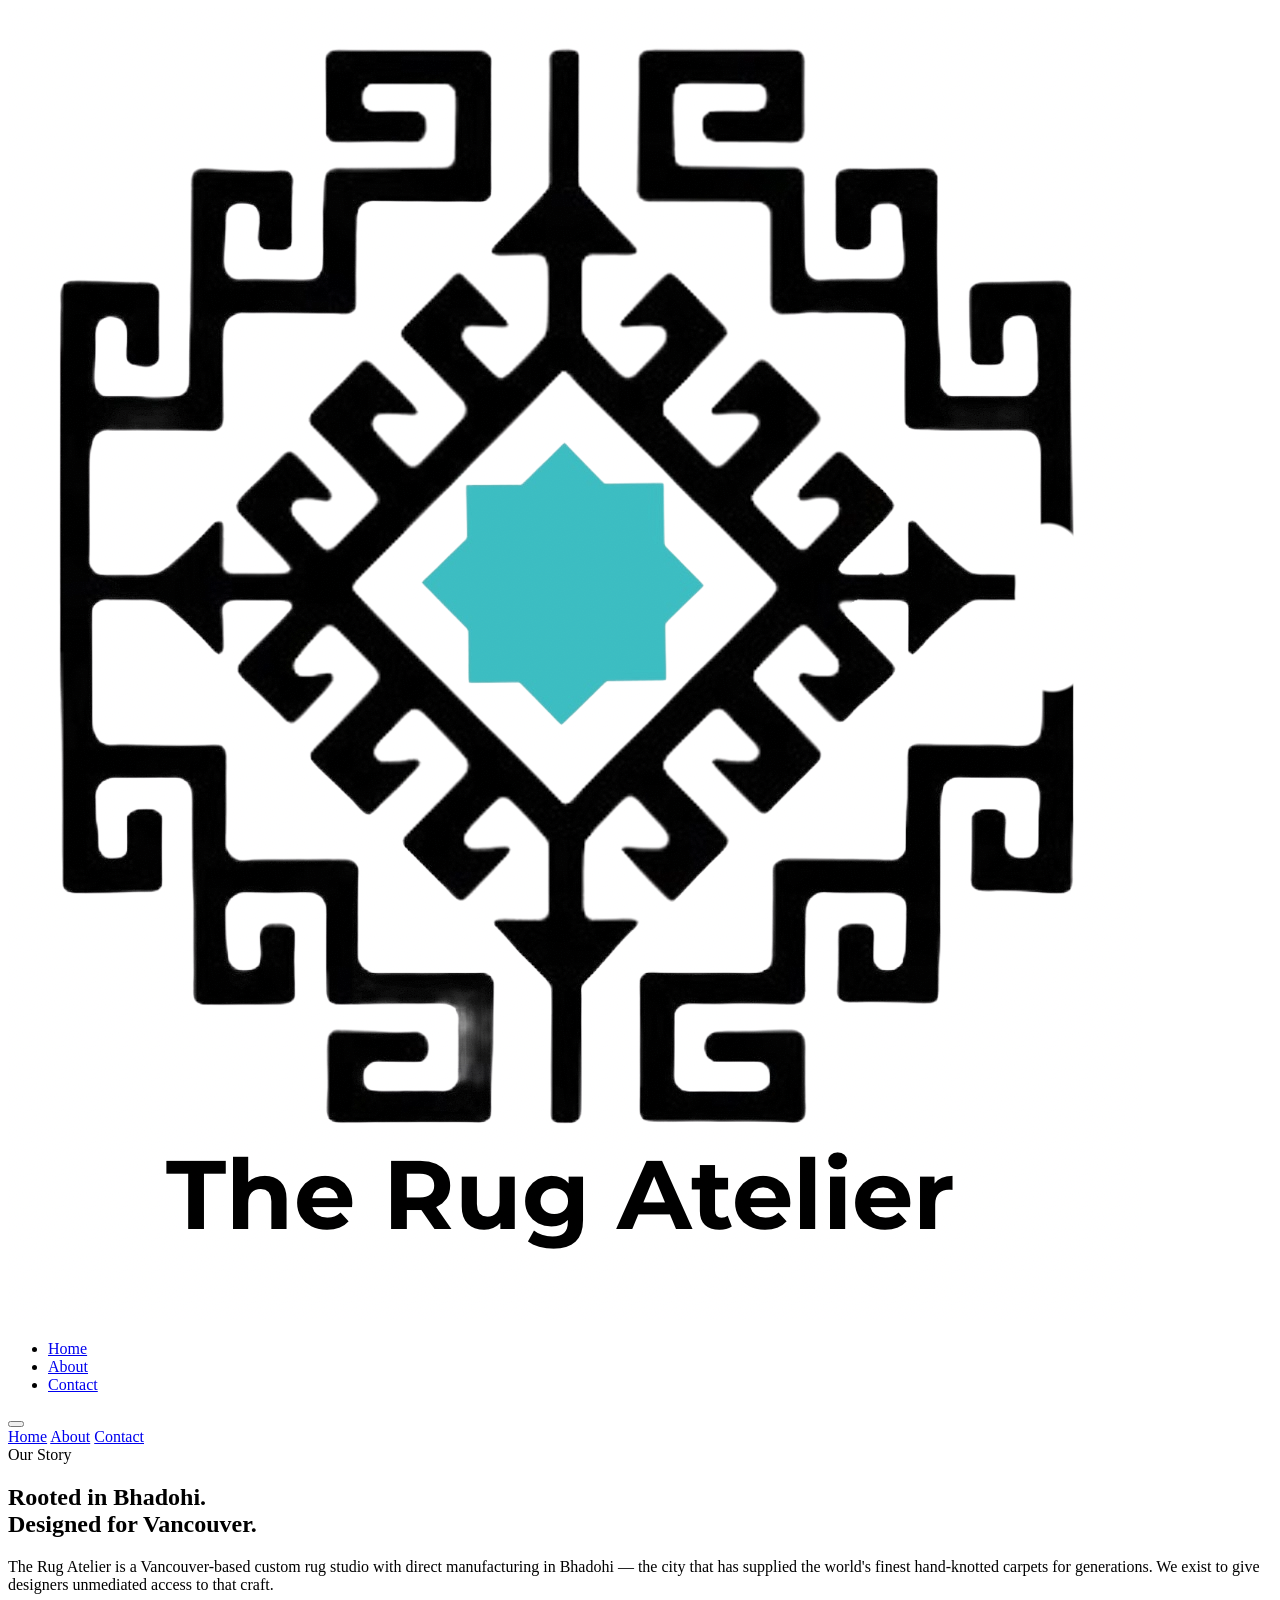
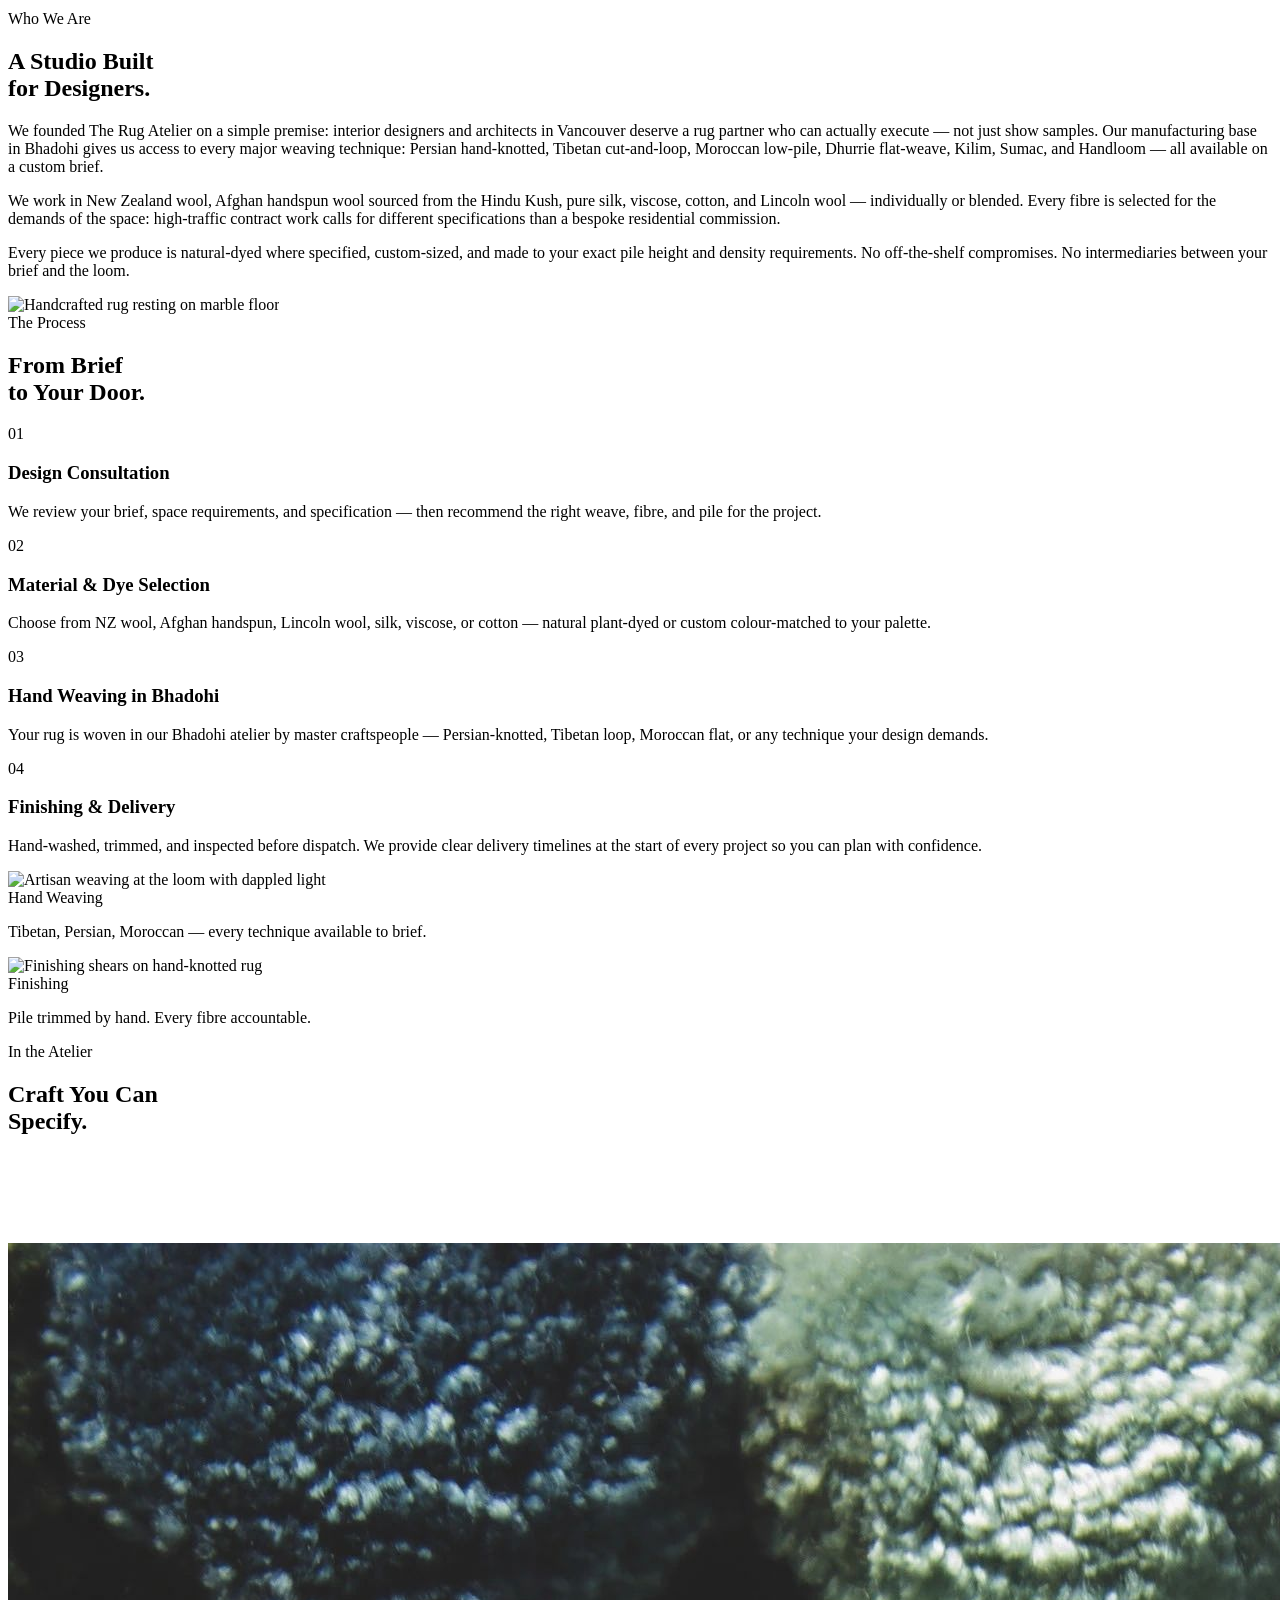
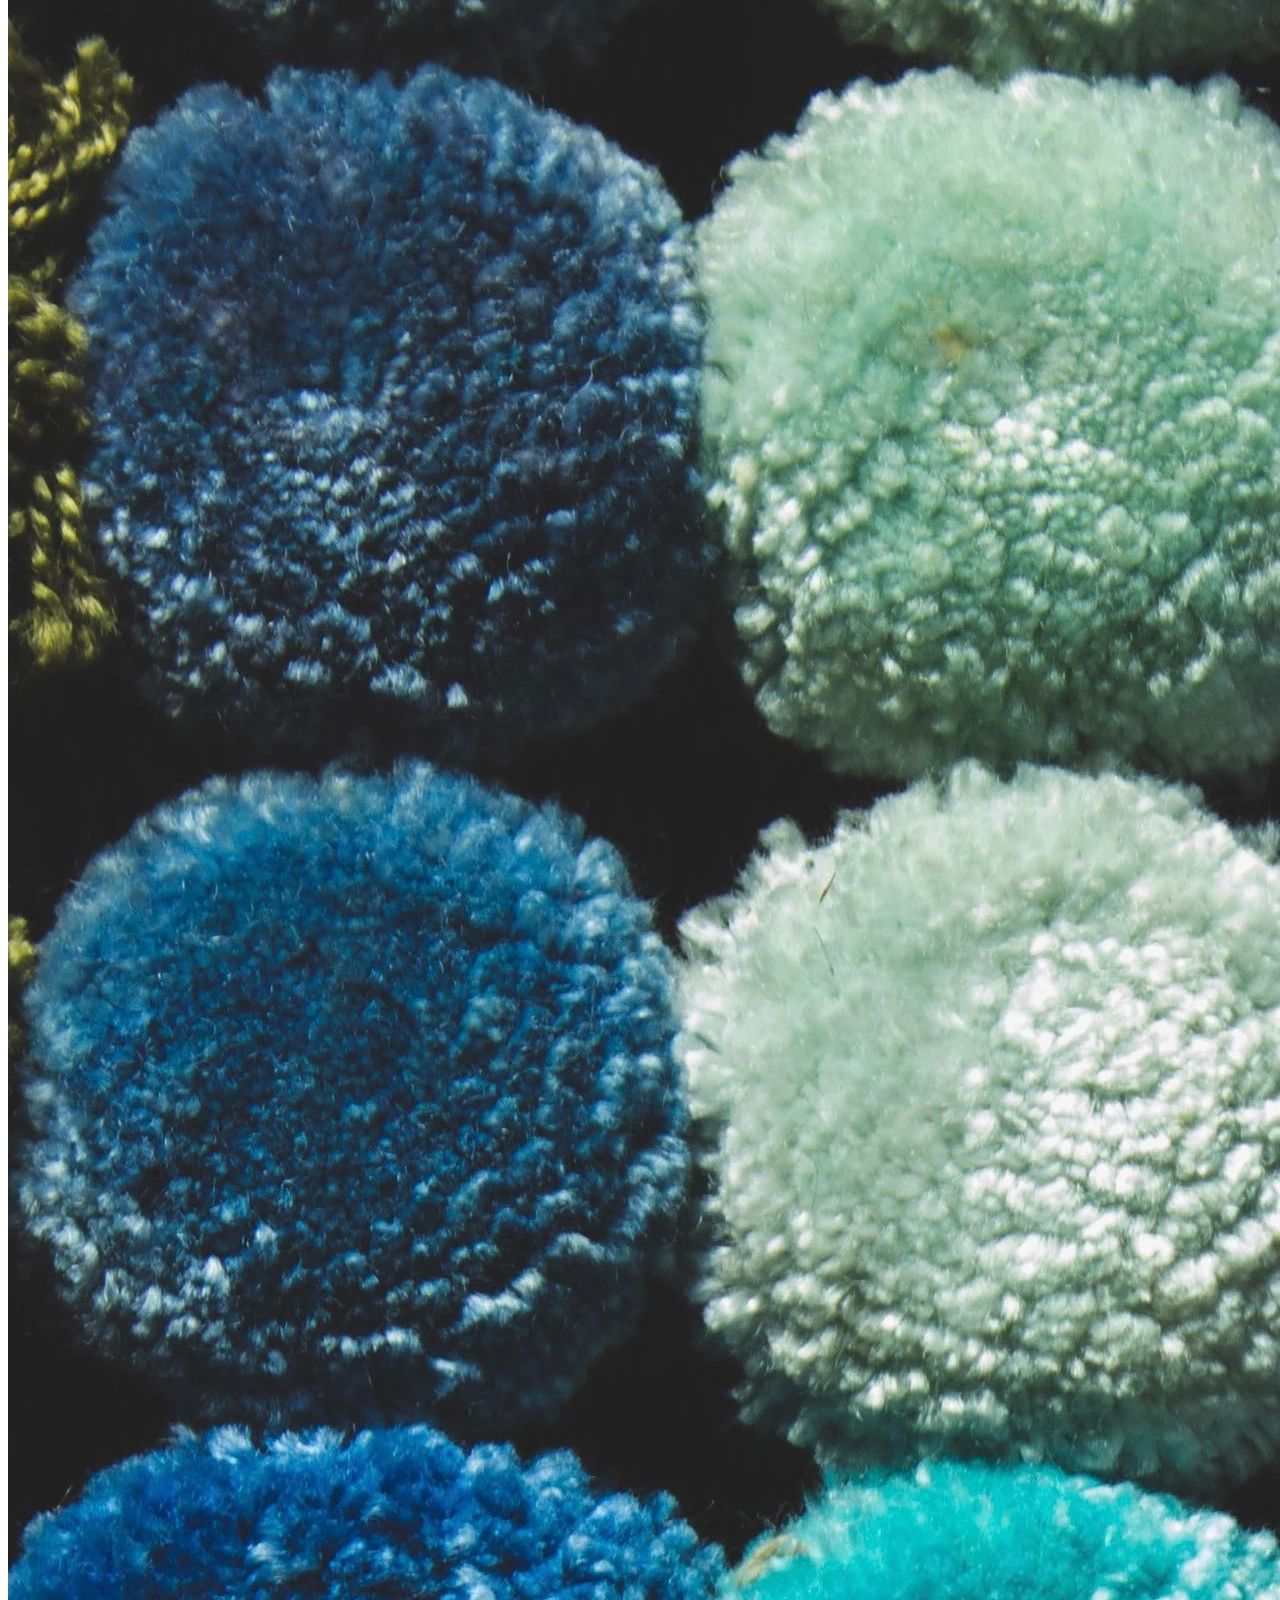
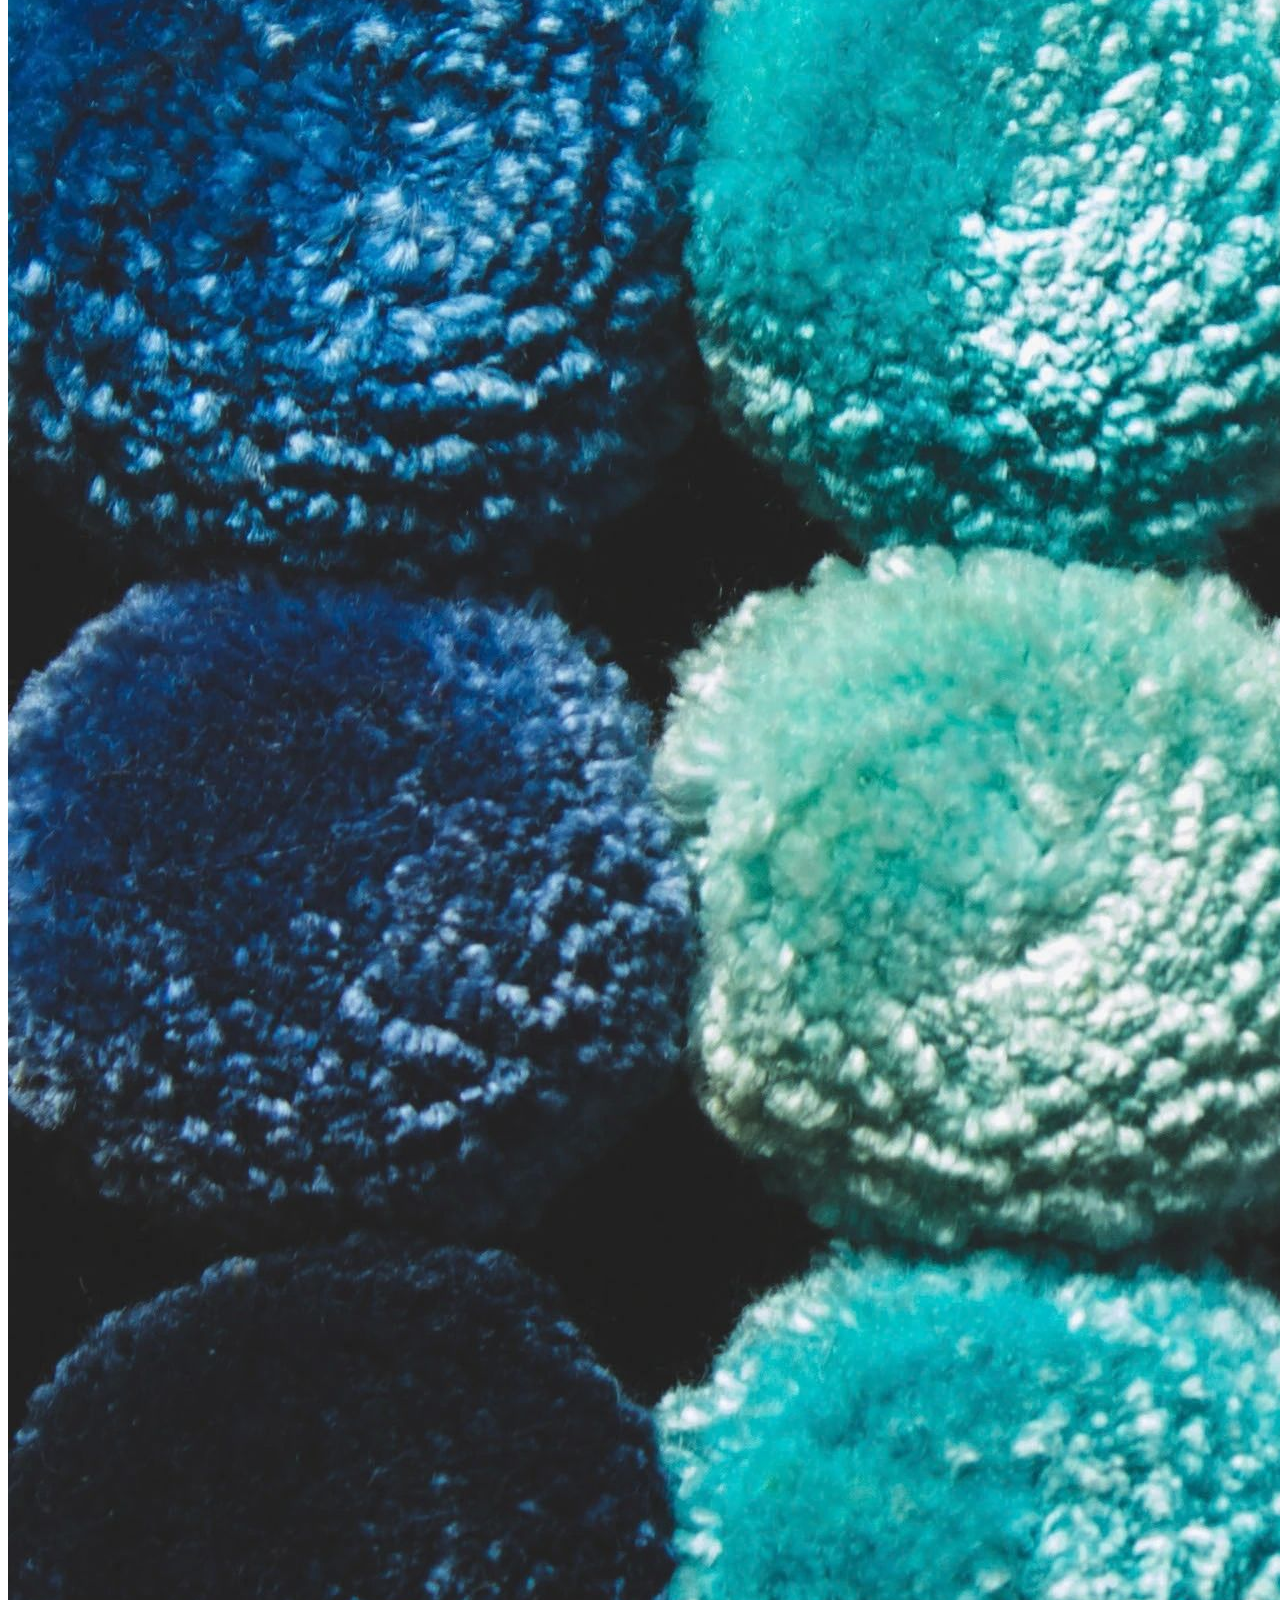
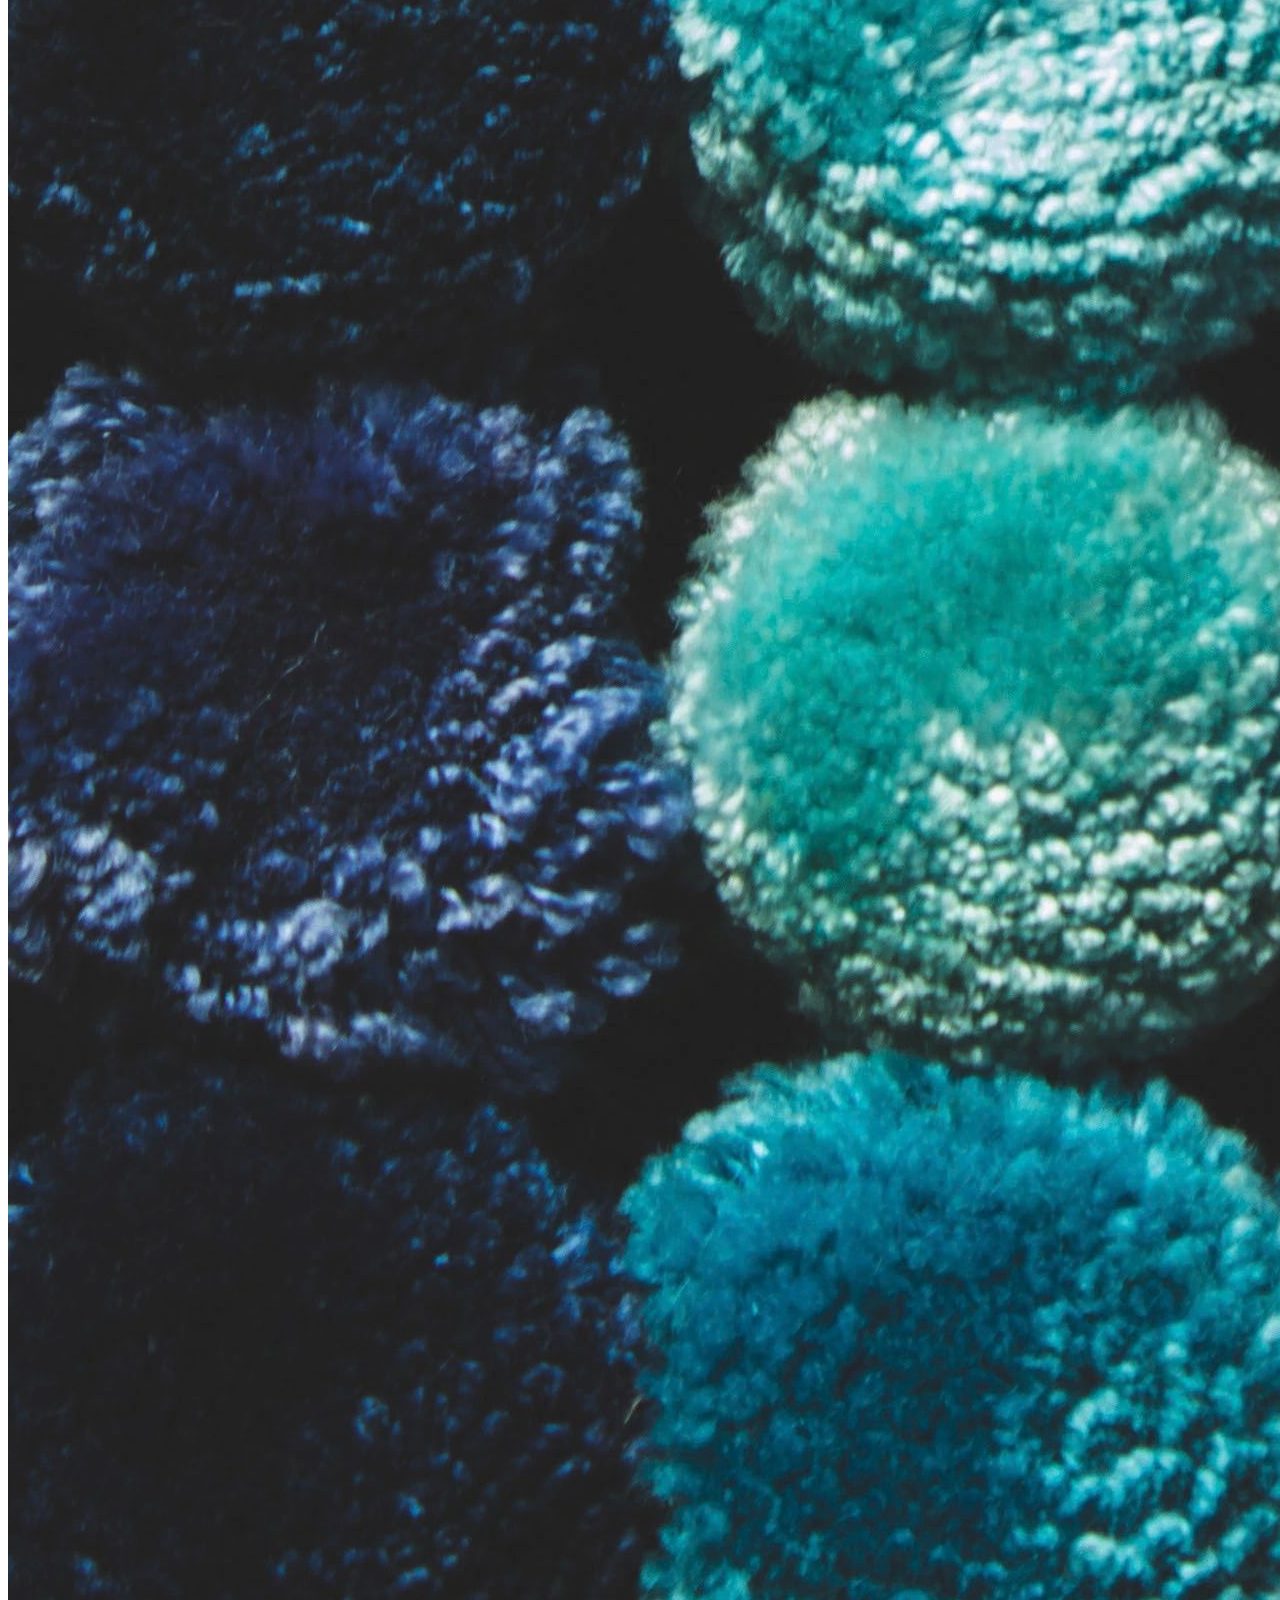
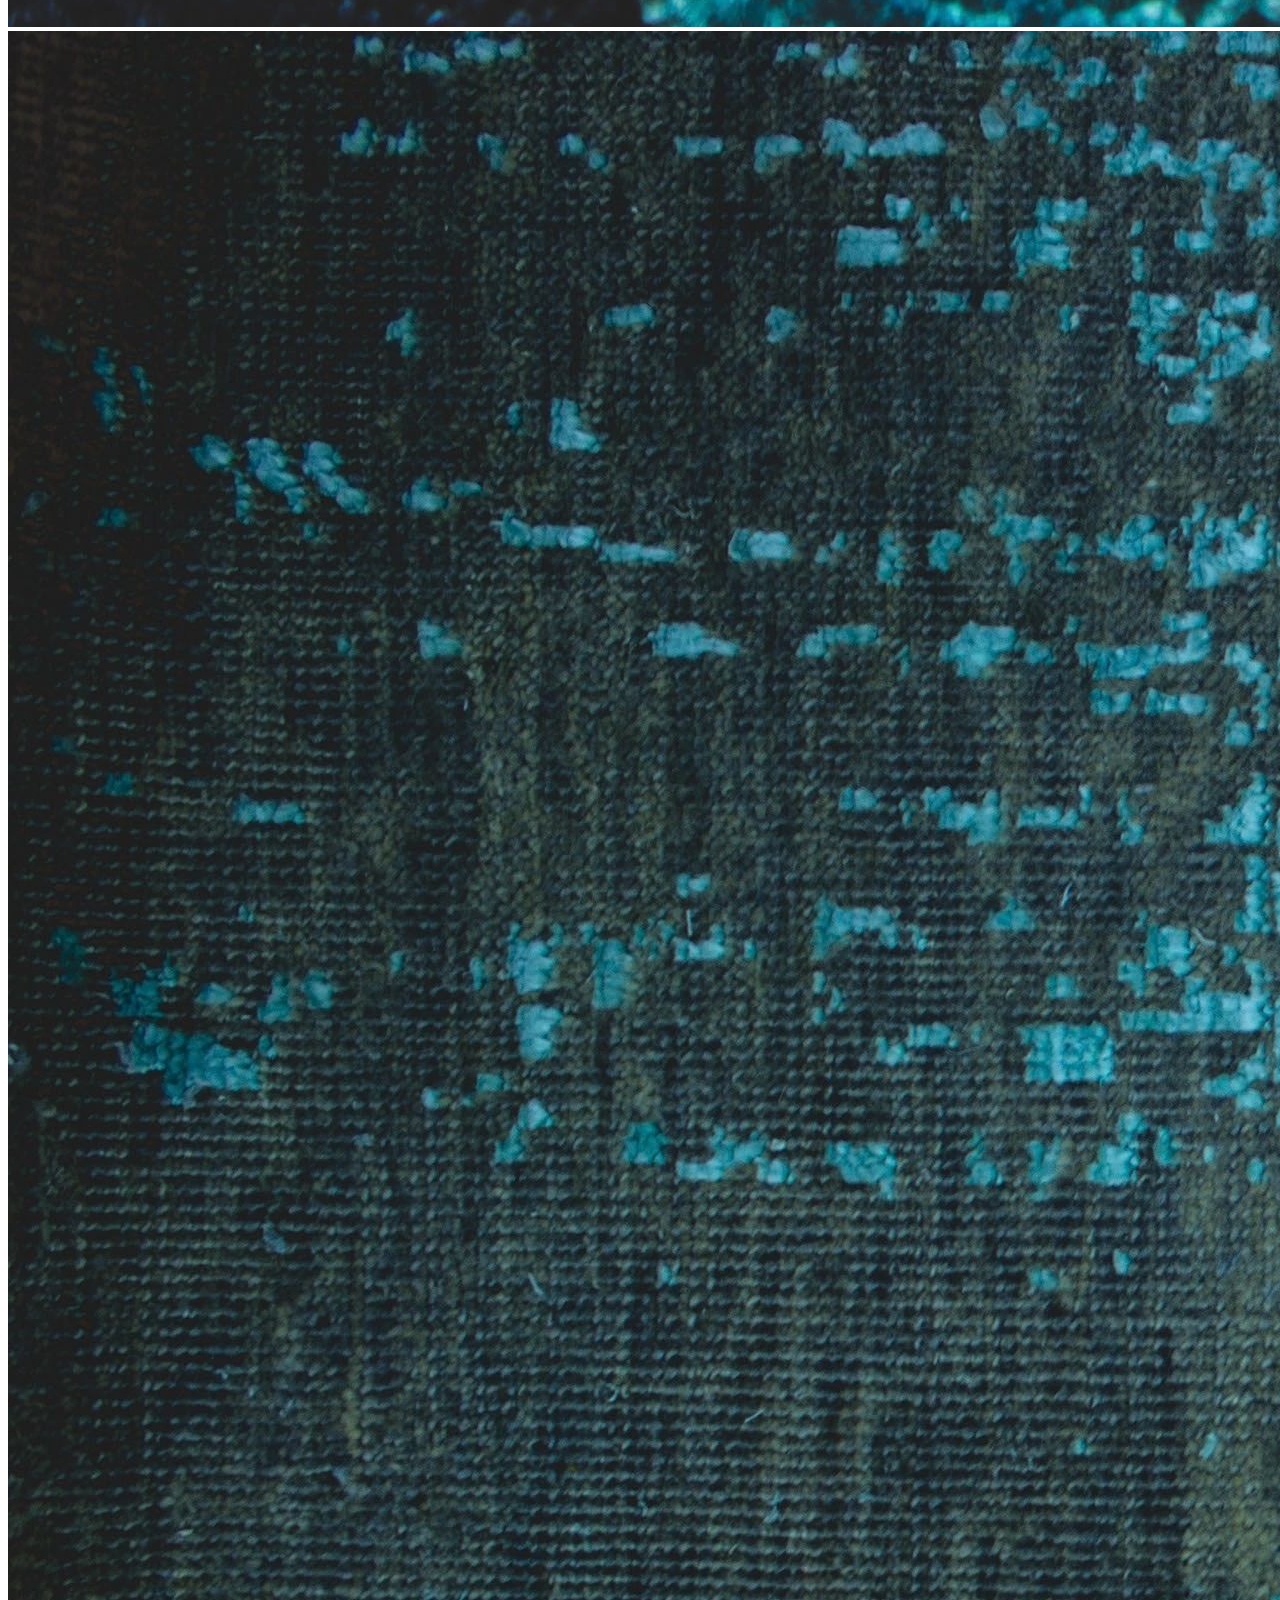
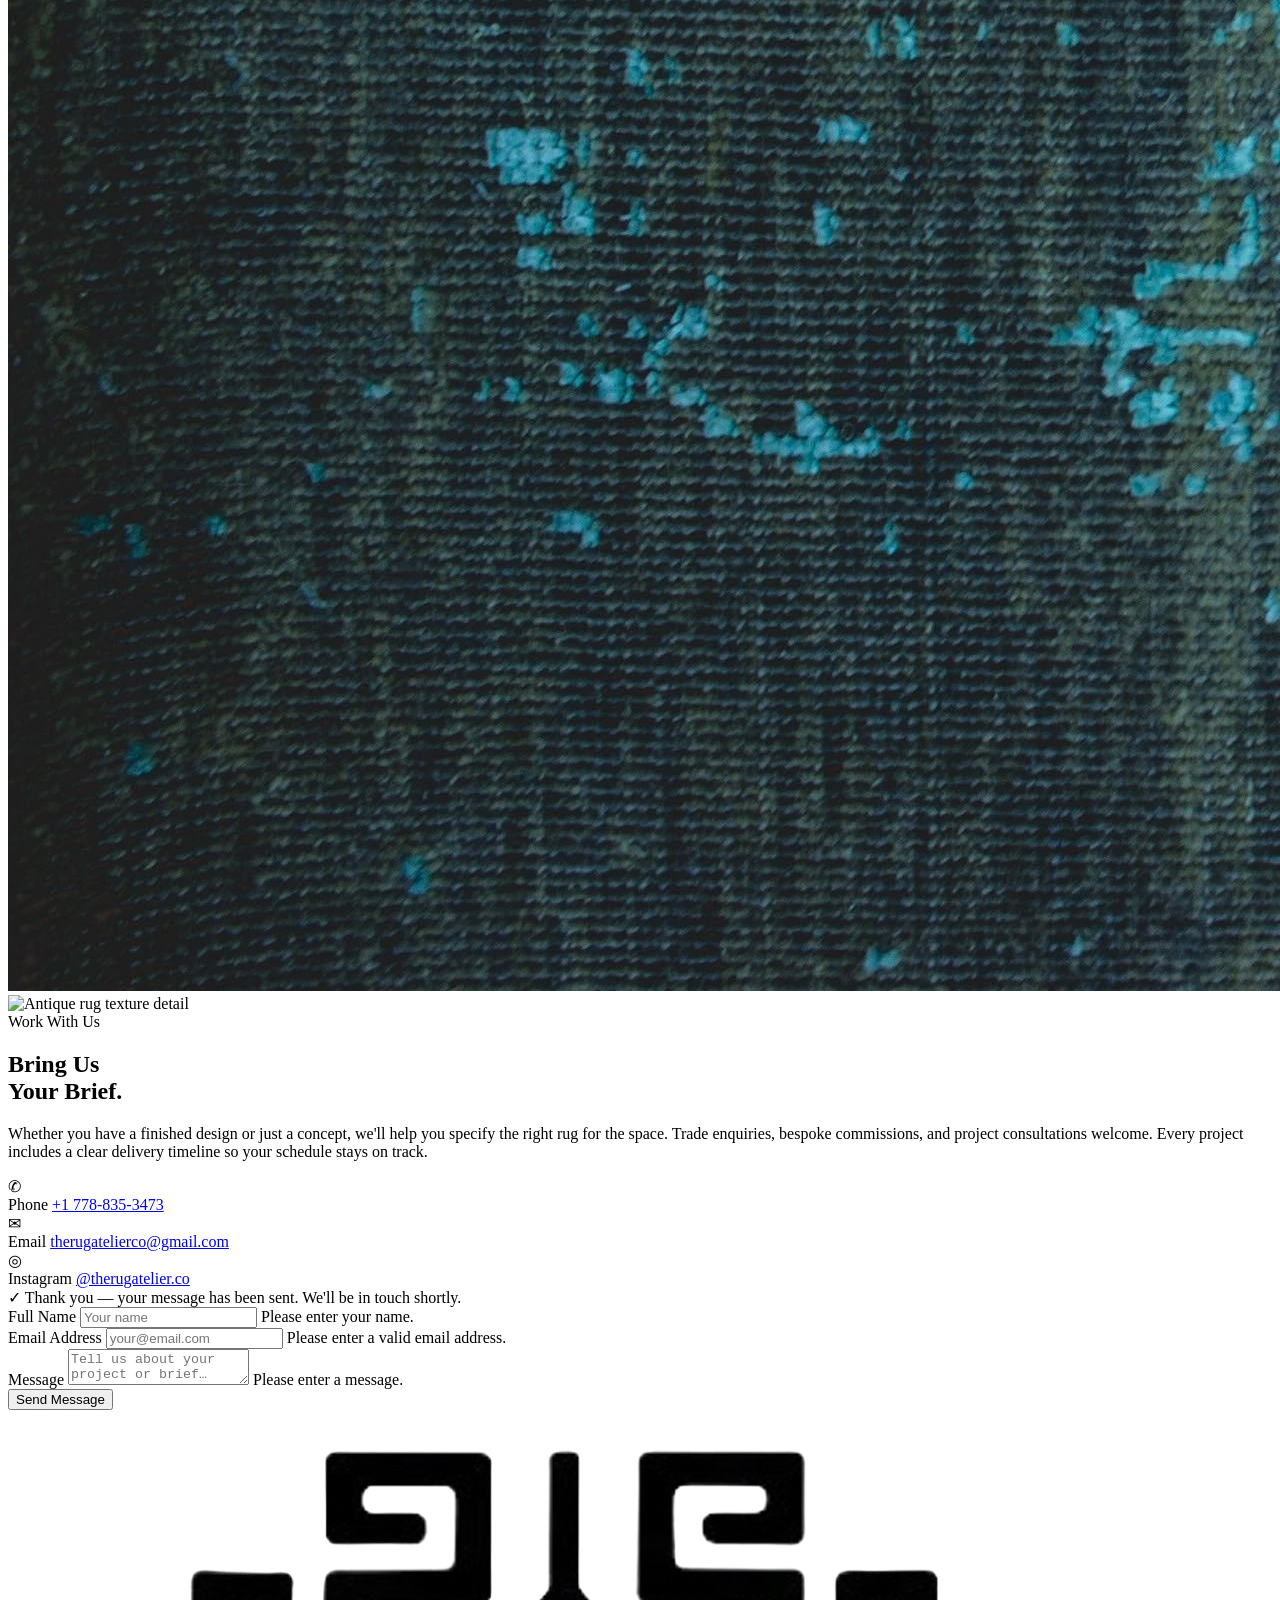
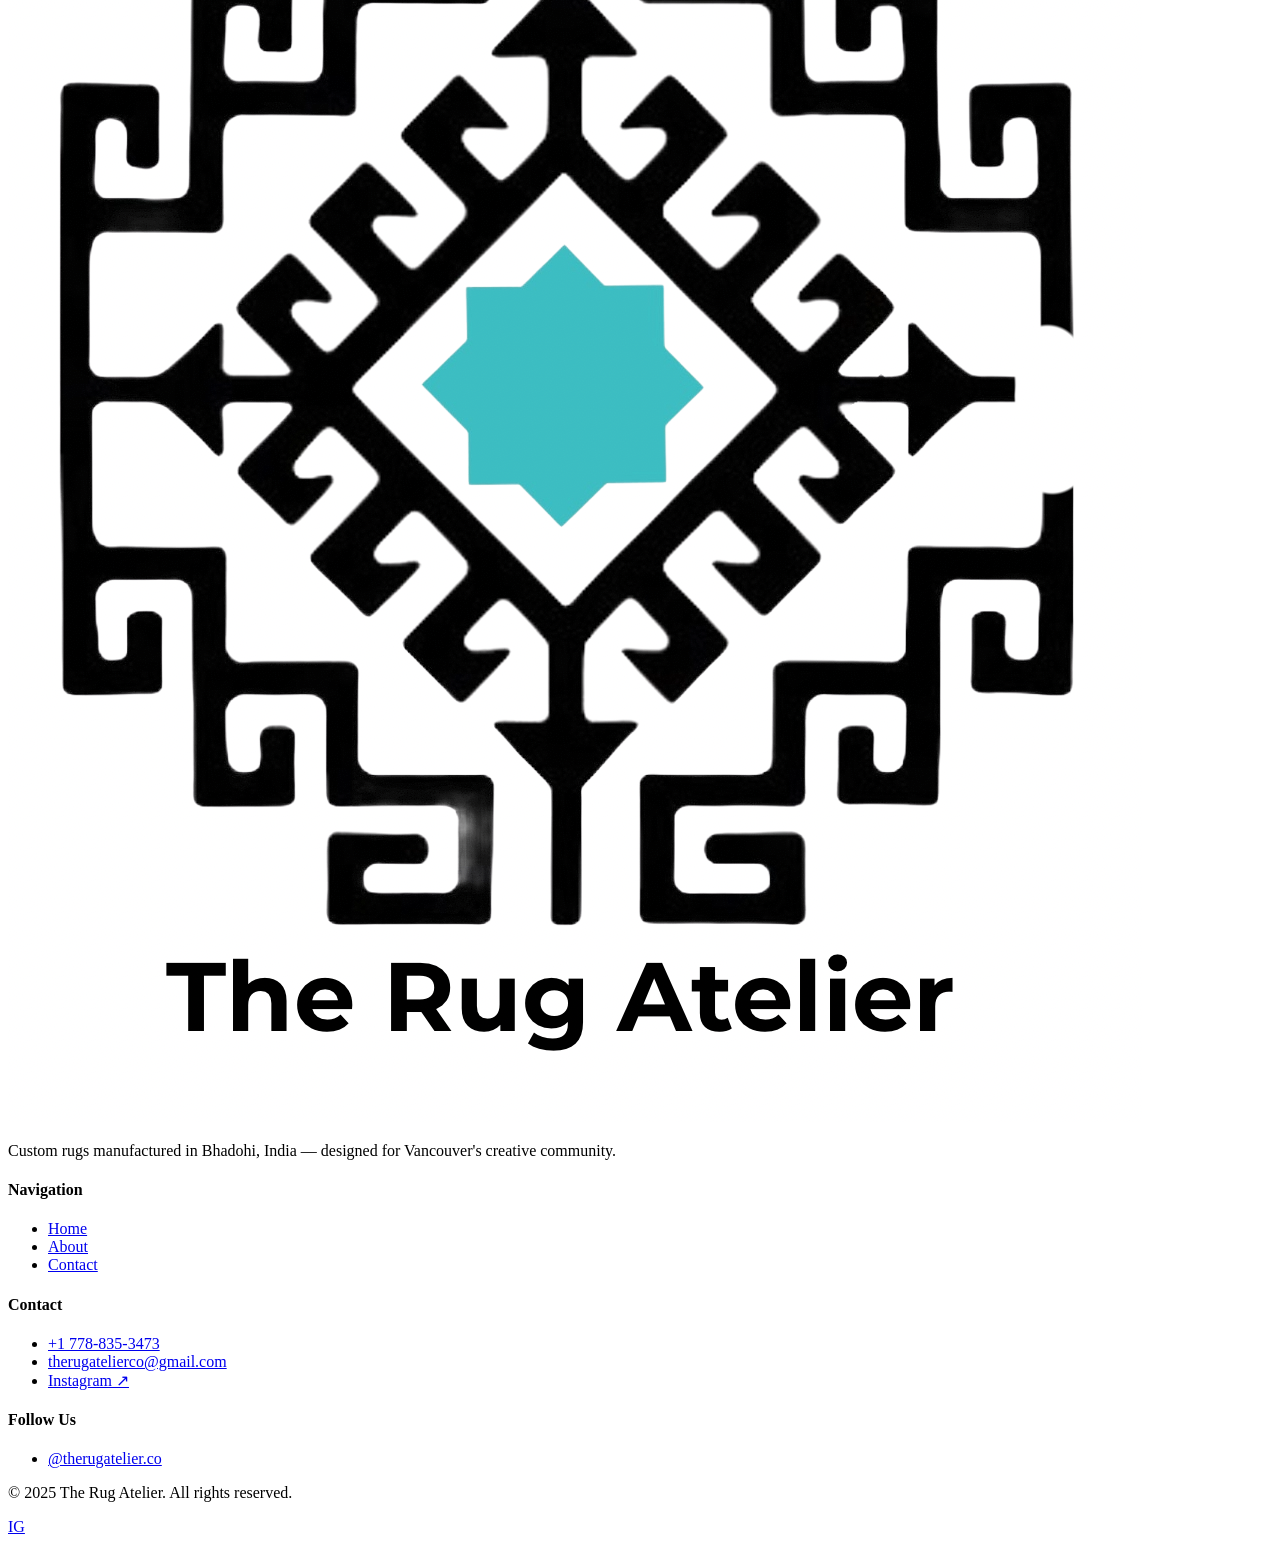
==== commit aaadb862: "Add files via upload" ====
--- a/about.html
+++ b/about.html
@@ -4,7 +4,7 @@
   <meta charset="UTF-8" />
   <meta name="viewport" content="width=device-width, initial-scale=1.0" />
   <title>About — The Rug Atelier</title>
-  <meta name="description" content="Learn about The Rug Atelier — our story, philosophy, and commitment to handcrafted rug-making rooted in centuries of artisan tradition." />
+  <meta name="description" content="The Rug Atelier — a Vancouver-based custom rug studio manufacturing directly from Bhadohi, India. Learn about our craft, process, and fibres." />
   <link rel="preconnect" href="https://fonts.googleapis.com" />
   <link rel="preconnect" href="https://fonts.gstatic.com" crossorigin />
   <link href="https://fonts.googleapis.com/css2?family=Montserrat:wght@400;500;600;700&display=swap" rel="stylesheet" />
@@ -31,28 +31,27 @@
     <a href="about.html">About</a>
     <a href="#contact">Contact</a>
   </div>
+
   <main>
 
-    <!-- ABOUT HERO — product6: weaver at loom, dark and atmospheric -->
     <section class="about-hero" aria-label="About page hero">
       <div class="about-hero-bg" role="img" aria-label="Rug texture background"></div>
       <div class="about-hero-content">
         <div class="section-label"><span class="eyebrow">Our Story</span></div>
-        <h1>Craft Passed<br>Hand to Hand.</h1>
-        <p>The Rug Atelier exists at the intersection of living tradition and contemporary living — a studio committed to preserving the art of handmade rugs for the spaces of today.</p>
-      </div>
-    </section>
-
-    <!-- WHO WE ARE — product5: rug on marble, beautiful in-situ -->
+        <h1>Rooted in Bhadohi.<br>Designed for Vancouver.</h1>
+        <p>The Rug Atelier is a Vancouver-based custom rug studio with direct manufacturing in Bhadohi — the city that has supplied the world's finest hand-knotted carpets for generations. We exist to give designers unmediated access to that craft.</p>
+      </div>
+    </section>
+
     <section class="about-content" aria-labelledby="about-story-heading">
       <div class="about-content-inner">
         <div class="about-intro">
           <div class="about-intro-text">
             <div class="section-label reveal"><span class="eyebrow">Who We Are</span></div>
-            <h2 id="about-story-heading" class="reveal">A Studio with<br>Deep Roots.</h2>
-            <p class="reveal reveal-delay-1">The Rug Atelier was founded on a simple belief: that the ancient art of rug-making deserves to be experienced in contemporary homes. Each rug we create is a collaboration — between our designers and the master craftspeople whose families have been weaving for generations.</p>
-            <p class="reveal reveal-delay-2">We source the finest natural fibres — hand-combed Ghazni wool, hand-spun silk, plant-based dyes distilled from roots, bark, and minerals. Every material is chosen not only for beauty but for longevity, ensuring that each piece becomes richer with time rather than diminishing.</p>
-            <p class="reveal reveal-delay-3">Our collections are not seasonal. They are enduring. Designed to anchor a space for decades, to outlast trends, and to accumulate the quiet presence that only handmade objects carry.</p>
+            <h2 id="about-story-heading" class="reveal">A Studio Built<br>for Designers.</h2>
+            <p class="reveal reveal-delay-1">We founded The Rug Atelier on a simple premise: interior designers and architects in Vancouver deserve a rug partner who can actually execute — not just show samples. Our manufacturing base in Bhadohi gives us access to every major weaving technique: Persian hand-knotted, Tibetan cut-and-loop, Moroccan low-pile, Dhurrie flat-weave, Kilim, Sumac, and Handloom — all available on a custom brief.</p>
+            <p class="reveal reveal-delay-2">We work in New Zealand wool, Afghan handspun wool sourced from the Hindu Kush, pure silk, viscose, cotton, and Lincoln wool — individually or blended. Every fibre is selected for the demands of the space: high-traffic contract work calls for different specifications than a bespoke residential commission.</p>
+            <p class="reveal reveal-delay-3">Every piece we produce is natural-dyed where specified, custom-sized, and made to your exact pile height and density requirements. No off-the-shelf compromises. No intermediaries between your brief and the loom.</p>
           </div>
           <div class="about-intro-image reveal reveal-delay-2">
             <img src="assets/images/product5.jpeg" alt="Handcrafted rug resting on marble floor" />
@@ -61,65 +60,63 @@
       </div>
     </section>
 
-    <!-- PROCESS — text only, images appear below as strip -->
     <section class="about-process" aria-labelledby="process-heading">
       <div class="about-process-inner">
         <div class="about-process-header">
           <div class="section-label"><span class="eyebrow">The Process</span></div>
-          <h2 id="process-heading" class="reveal">From Fibre<br>to Floor.</h2>
+          <h2 id="process-heading" class="reveal">From Brief<br>to Your Door.</h2>
         </div>
         <div class="process-steps">
           <div class="process-step reveal">
             <div class="process-step-num">01</div>
-            <h3>Material Selection</h3>
-            <p>We travel to source regions to hand-select each fibre — building relationships with shepherds, farmers, and spinners who share our values.</p>
+            <h3>Design Consultation</h3>
+            <p>We review your brief, space requirements, and specification — then recommend the right weave, fibre, and pile for the project.</p>
           </div>
           <div class="process-step reveal reveal-delay-1">
             <div class="process-step-num">02</div>
-            <h3>Natural Dyeing</h3>
-            <p>Yarns are dyed using centuries-old plant-based techniques, producing deep, complex colours that synthetic dyes simply cannot replicate.</p>
+            <h3>Material &amp; Dye Selection</h3>
+            <p>Choose from NZ wool, Afghan handspun, Lincoln wool, silk, viscose, or cotton — natural plant-dyed or custom colour-matched to your palette.</p>
           </div>
           <div class="process-step reveal reveal-delay-2">
             <div class="process-step-num">03</div>
-            <h3>Hand Weaving</h3>
-            <p>Skilled artisans work on traditional looms, hand-knotting each row with a precision learned over lifetimes. A single rug can take months.</p>
+            <h3>Hand Weaving in Bhadohi</h3>
+            <p>Your rug is woven in our Bhadohi atelier by master craftspeople — Persian-knotted, Tibetan loop, Moroccan flat, or any technique your design demands.</p>
           </div>
           <div class="process-step reveal reveal-delay-3">
             <div class="process-step-num">04</div>
-            <h3>Finishing &amp; Inspection</h3>
-            <p>Each piece is hand-washed, sun-dried, and meticulously inspected before it leaves the atelier. Only then does it earn our mark.</p>
-          </div>
-        </div>
-      </div>
-    </section>
-
-    <!-- PROCESS IMAGE STRIP — product4 (scissors) + product6 (loom) -->
+            <h3>Finishing &amp; Delivery</h3>
+            <p>Hand-washed, trimmed, and inspected before dispatch. We provide clear delivery timelines at the start of every project so you can plan with confidence.</p>
+          </div>
+        </div>
+      </div>
+    </section>
+
     <section class="image-strip" aria-label="Process photography">
       <div class="image-strip-inner">
         <div class="image-strip-item">
           <img src="assets/images/product6.jpeg" alt="Artisan weaving at the loom with dappled light" />
           <div class="image-strip-caption">
             <span class="eyebrow">Hand Weaving</span>
-            <p>Months of focused craft.</p>
+            <p>Tibetan, Persian, Moroccan — every technique available to brief.</p>
           </div>
         </div>
         <div class="image-strip-item">
           <img src="assets/images/product4.jpeg" alt="Finishing shears on hand-knotted rug" />
           <div class="image-strip-caption">
             <span class="eyebrow">Finishing</span>
-            <p>Trimmed to perfection.</p>
-          </div>
-        </div>
-      </div>
-    </section>
-
-    <!-- GALLERY — all 3 original images -->
+            <p>Pile trimmed by hand. Every fibre accountable.</p>
+          </div>
+        </div>
+      </div>
+    </section>
+
     <section class="about-gallery" aria-labelledby="gallery-heading">
       <div class="about-gallery-inner">
         <div class="about-gallery-header">
           <div class="section-label"><span class="eyebrow">In the Atelier</span></div>
-          <h2 id="gallery-heading" class="reveal">Every Detail<br>is the Work.</h2>
-        </div>
+          <h2 id="gallery-heading" class="reveal">Craft You Can<br>Specify.</h2>
+        </div>
+        <p class="reveal" style="text-align:center;max-width:540px;margin:0 auto 3rem;color:rgba(255,255,255,0.6);font-size:1.05rem;">From natural-dyed Afghan wool to high-sheen viscose silk blends — see the materials and techniques your next project can draw from.</p>
         <div class="about-gallery-grid">
           <img src="assets/images/product2.jpeg" alt="Hand-dyed yarns" />
           <img src="assets/images/product3.jpeg" alt="Wool pompom colour studies" />
@@ -128,13 +125,12 @@
       </div>
     </section>
 
-    <!-- CONTACT -->
     <section class="contact" id="contact" aria-labelledby="contact-heading-about">
       <div class="contact-inner">
         <div class="contact-text">
-          <div class="section-label reveal"><span class="eyebrow">Get in Touch</span></div>
-          <h2 id="contact-heading-about" class="reveal">Start a<br>Conversation.</h2>
-          <p class="reveal reveal-delay-1">Interested in a bespoke commission, a trade enquiry, or simply want to know more? We welcome every conversation about craft and design.</p>
+          <div class="section-label reveal"><span class="eyebrow">Work With Us</span></div>
+          <h2 id="contact-heading-about" class="reveal">Bring Us<br>Your Brief.</h2>
+          <p class="reveal reveal-delay-1">Whether you have a finished design or just a concept, we'll help you specify the right rug for the space. Trade enquiries, bespoke commissions, and project consultations welcome. Every project includes a clear delivery timeline so your schedule stays on track.</p>
           <div class="contact-info reveal reveal-delay-2">
             <div class="contact-info-item">
               <div class="contact-info-icon">✆</div>
@@ -174,7 +170,7 @@
             </div>
             <div class="form-group">
               <label for="message">Message</label>
-              <textarea id="message" name="message" placeholder="Tell us about your project or inquiry…"></textarea>
+              <textarea id="message" name="message" placeholder="Tell us about your project or brief…"></textarea>
               <span class="form-error" id="message-error">Please enter a message.</span>
             </div>
             <button type="submit" class="btn btn-primary">Send Message</button>
@@ -184,12 +180,13 @@
     </section>
 
   </main>
+
   <footer class="footer" role="contentinfo">
     <div class="footer-inner">
       <div class="footer-top">
         <div class="footer-brand">
           <img src="assets/images/logo.png" alt="The Rug Atelier" class="footer-brand-logo" />
-          <p>Artisan rugs handcrafted with intention — where heritage technique meets contemporary vision.</p>
+          <p>Custom rugs manufactured in Bhadohi, India — designed for Vancouver's creative community.</p>
         </div>
         <div class="footer-col">
           <h4>Navigation</h4>
@@ -222,6 +219,7 @@
       </div>
     </div>
   </footer>
+
   <script src="script.js"></script>
 </body>
 </html>
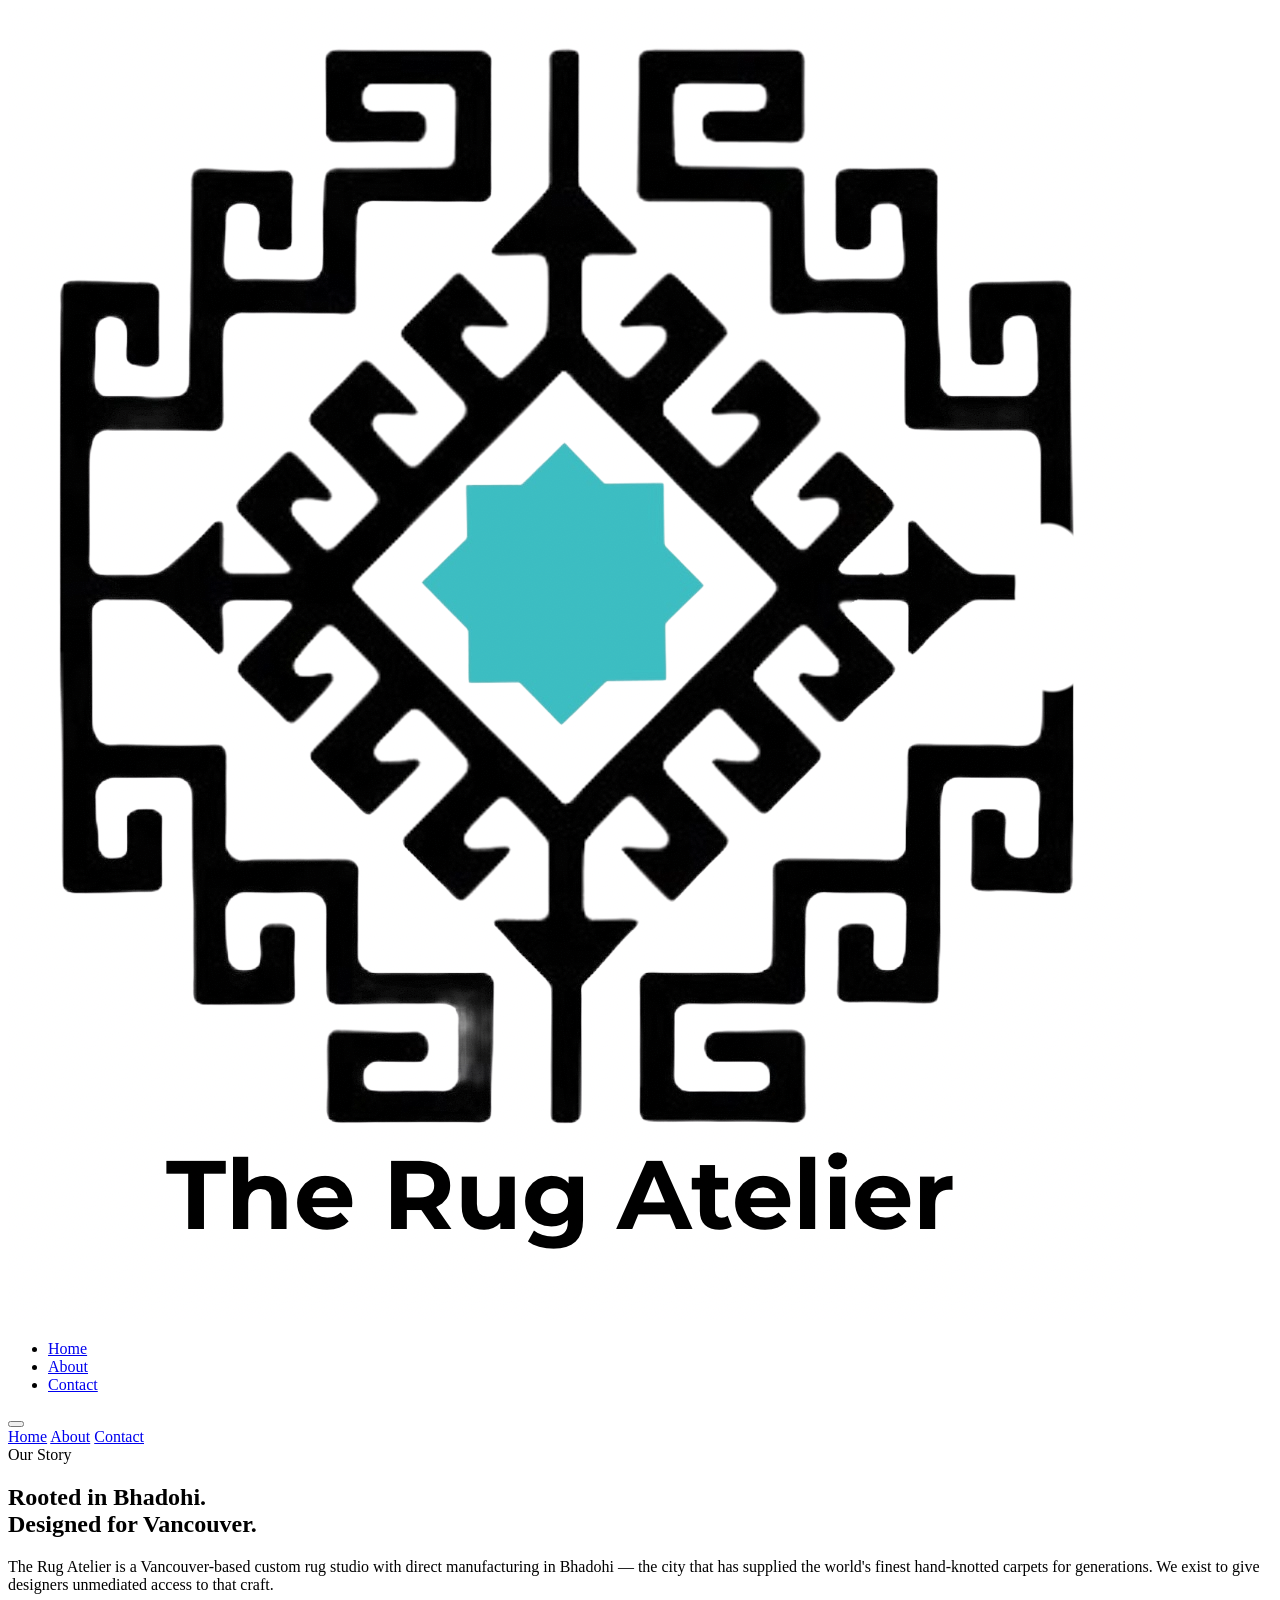
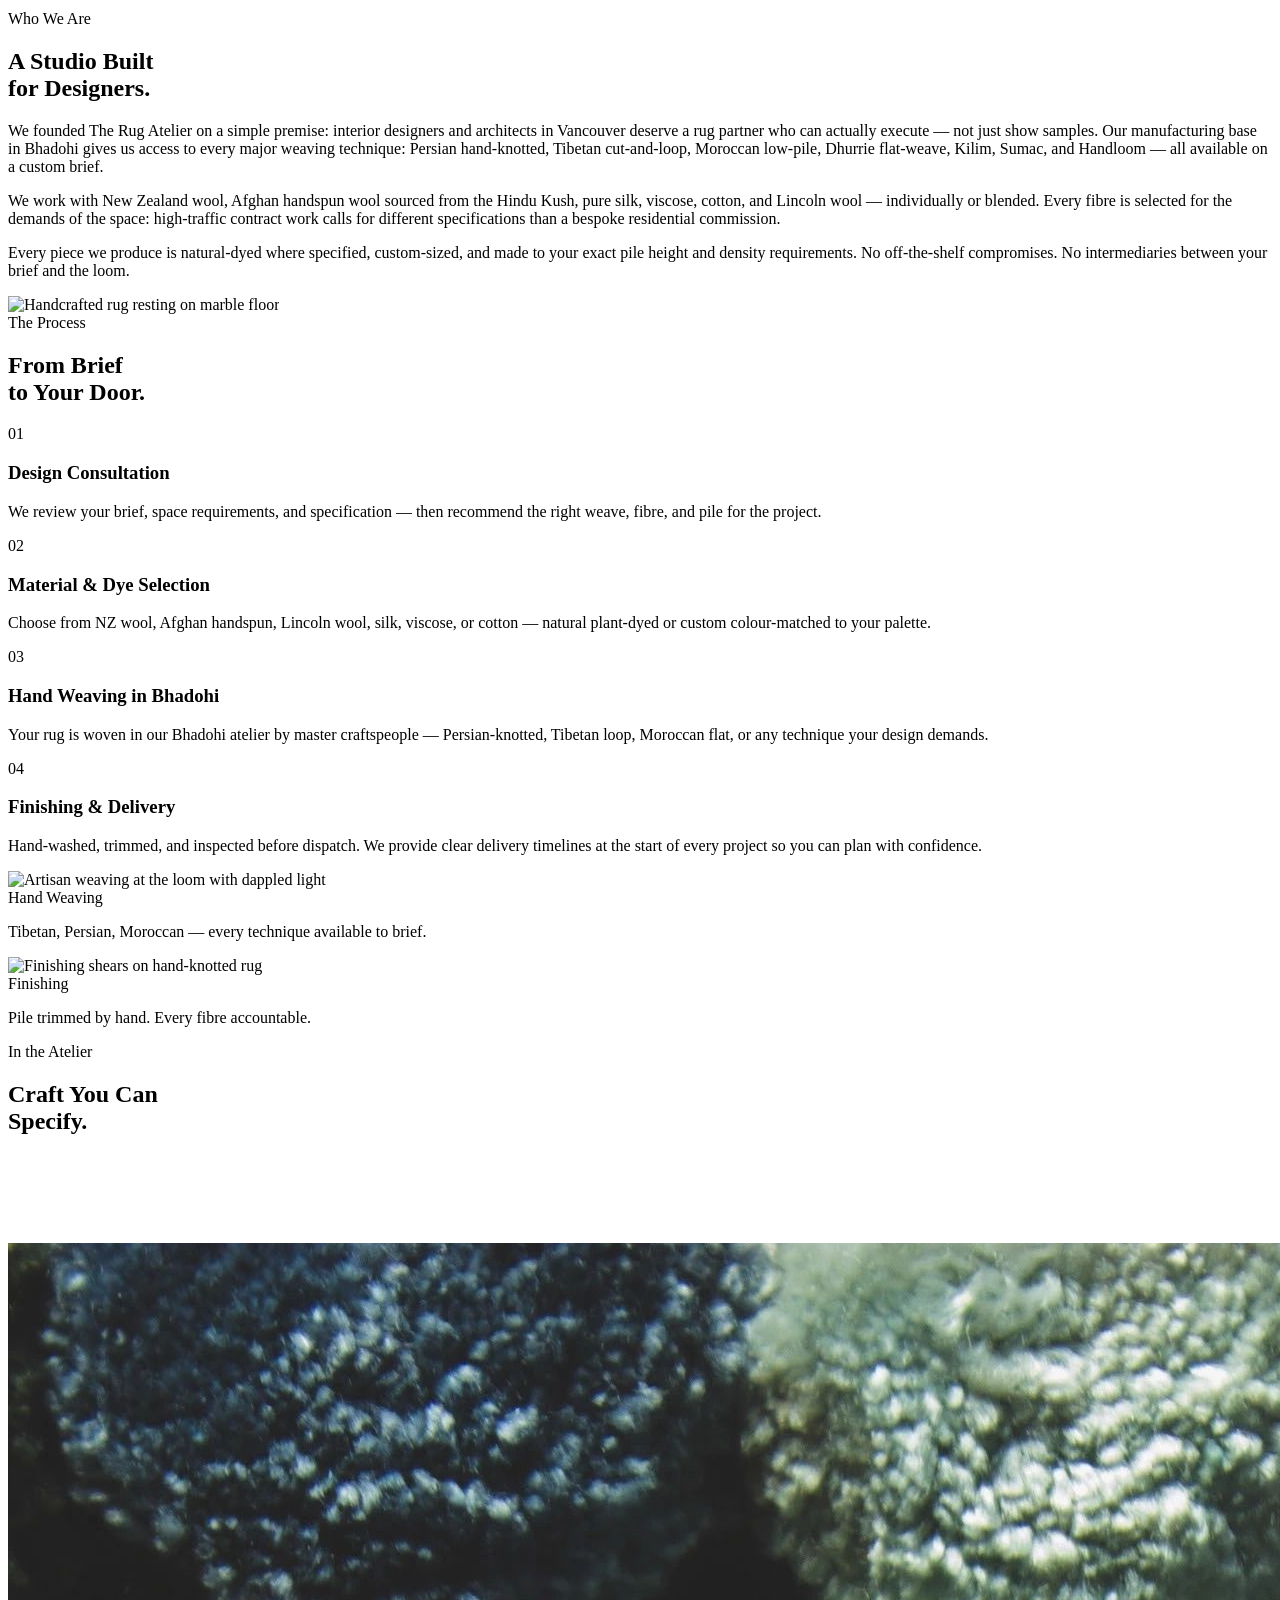
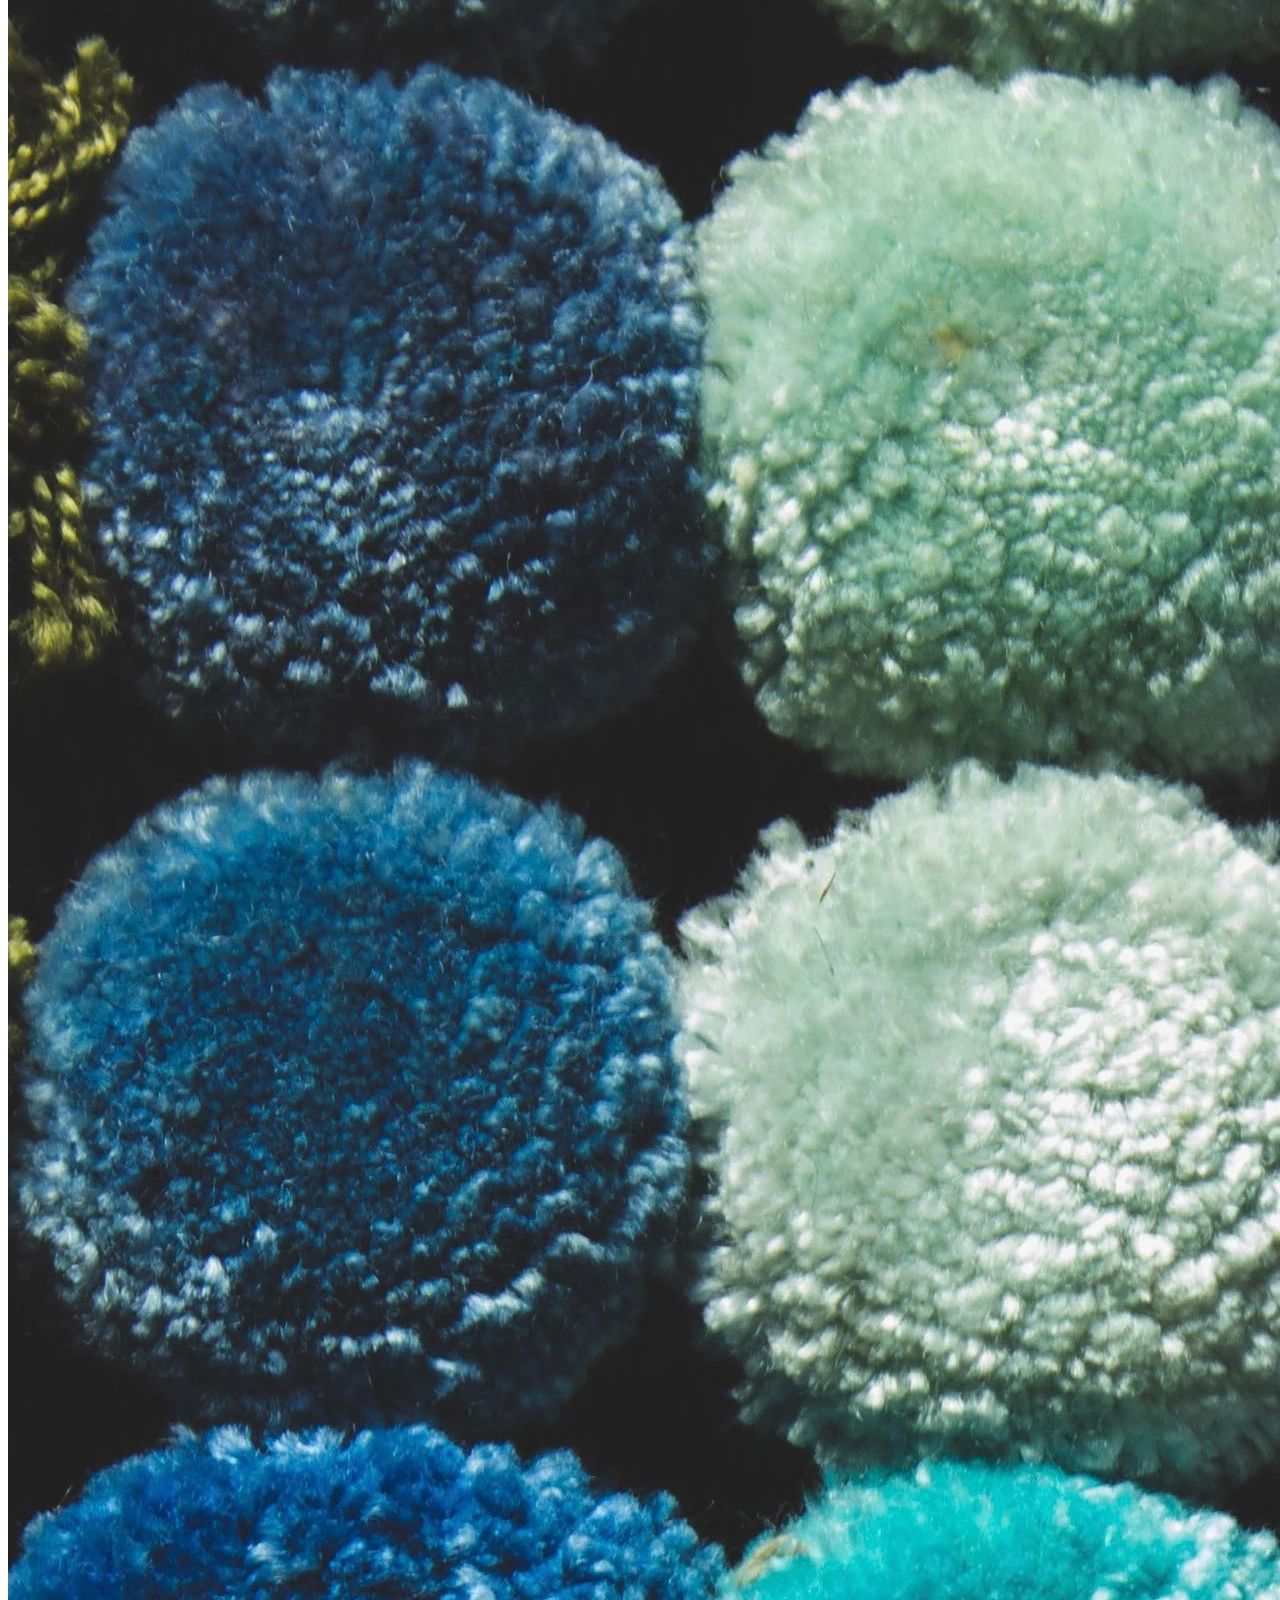
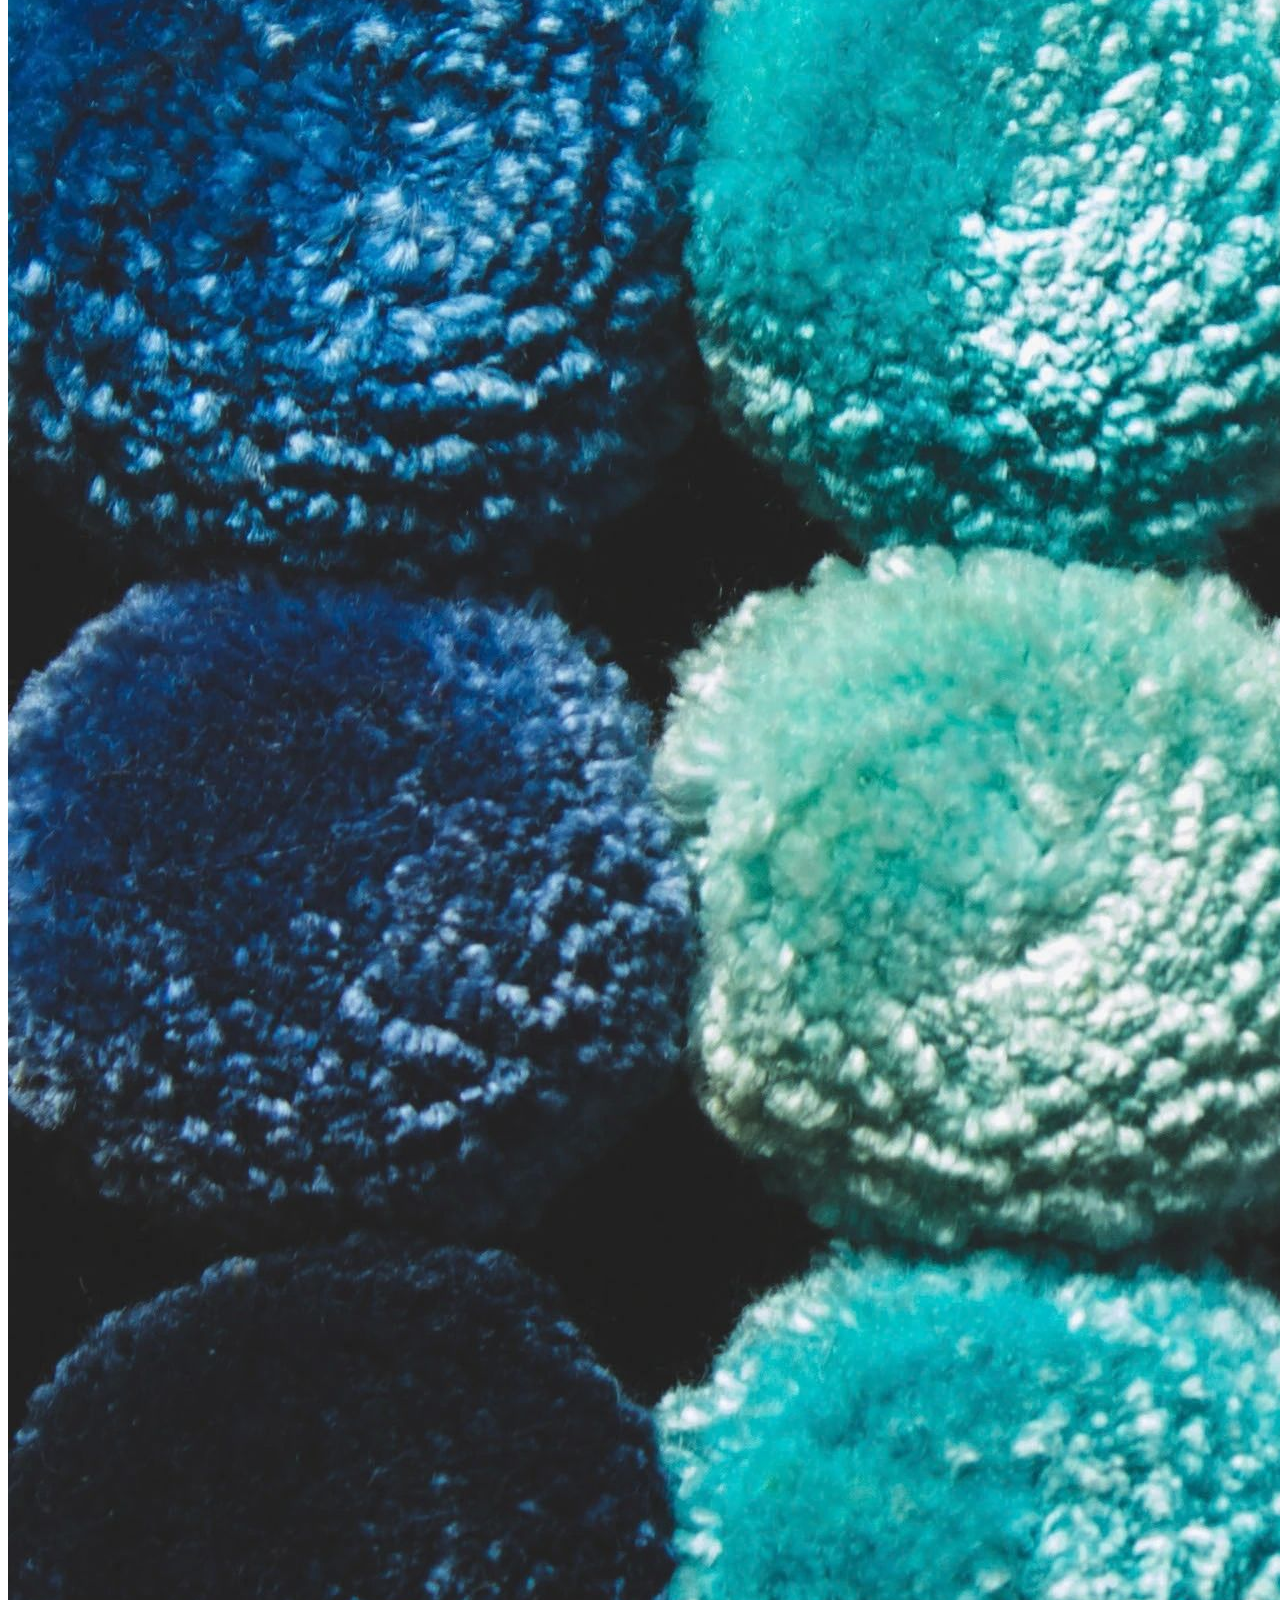
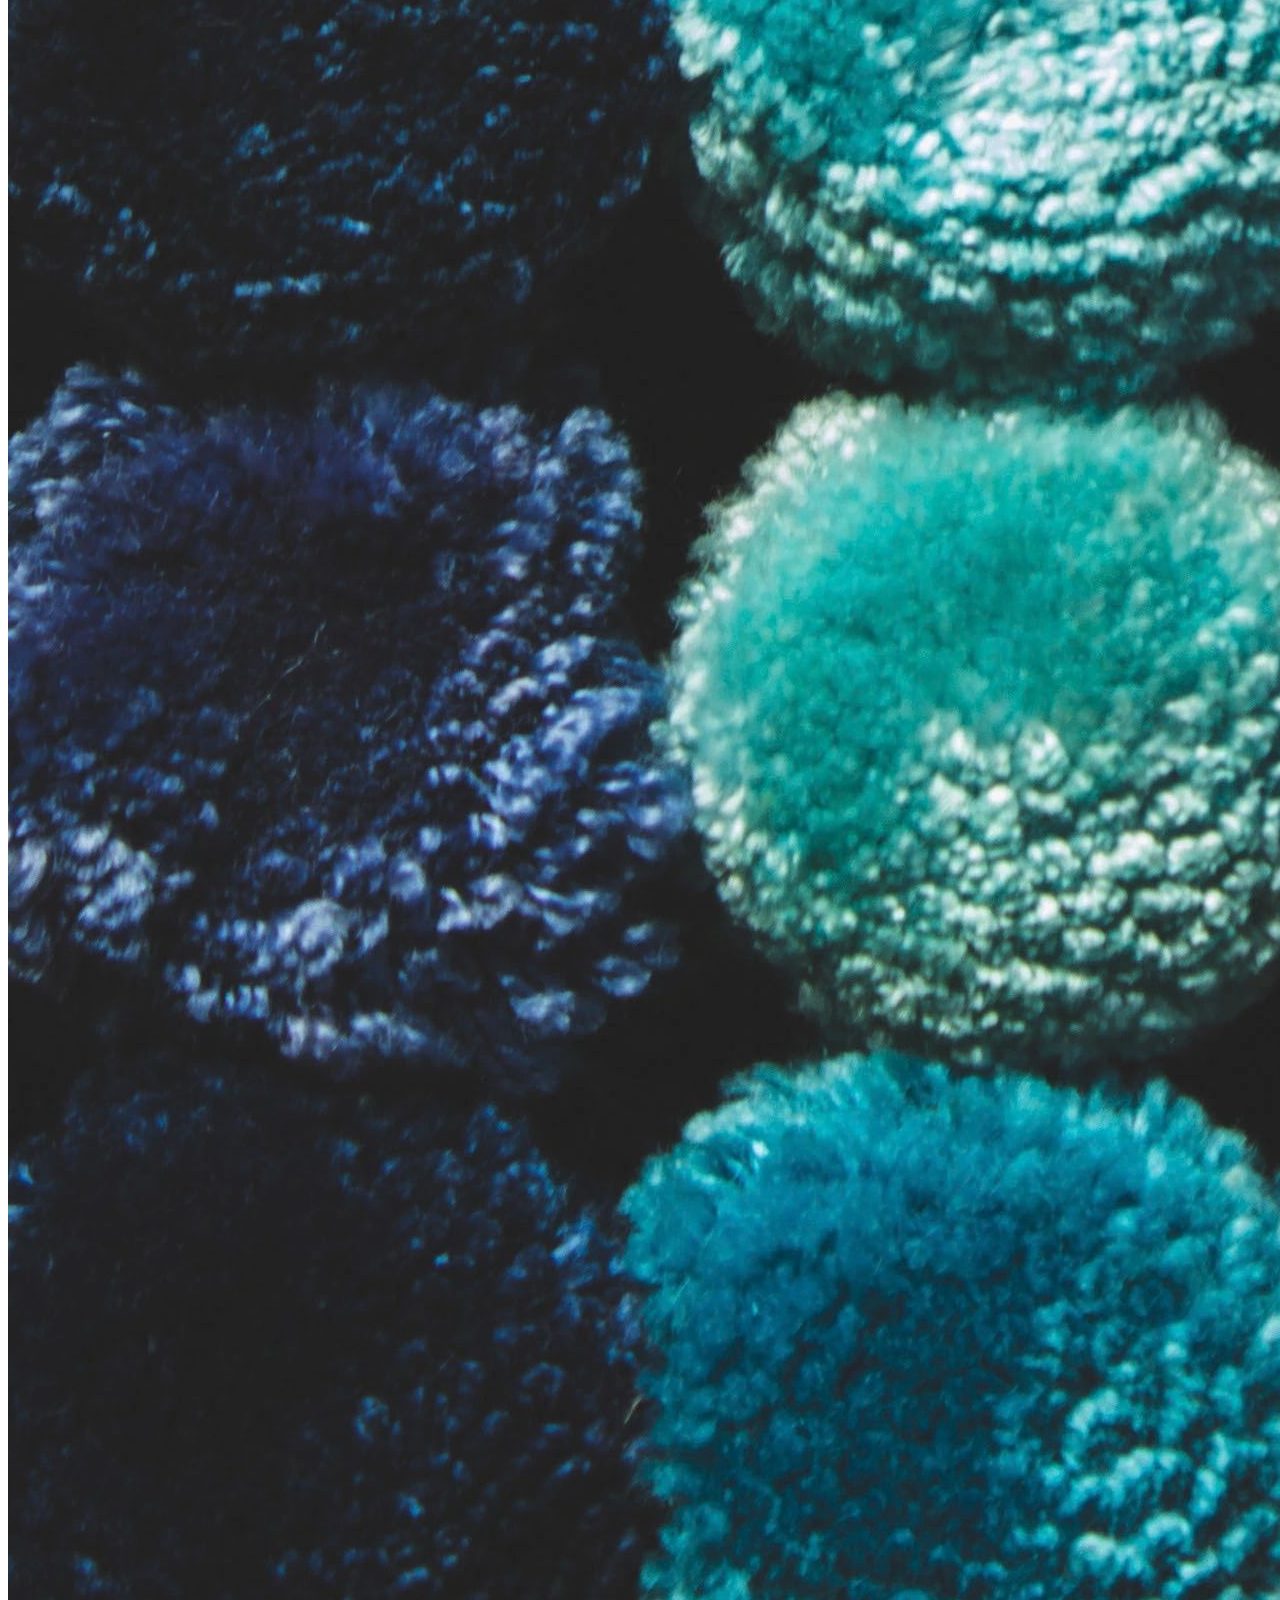
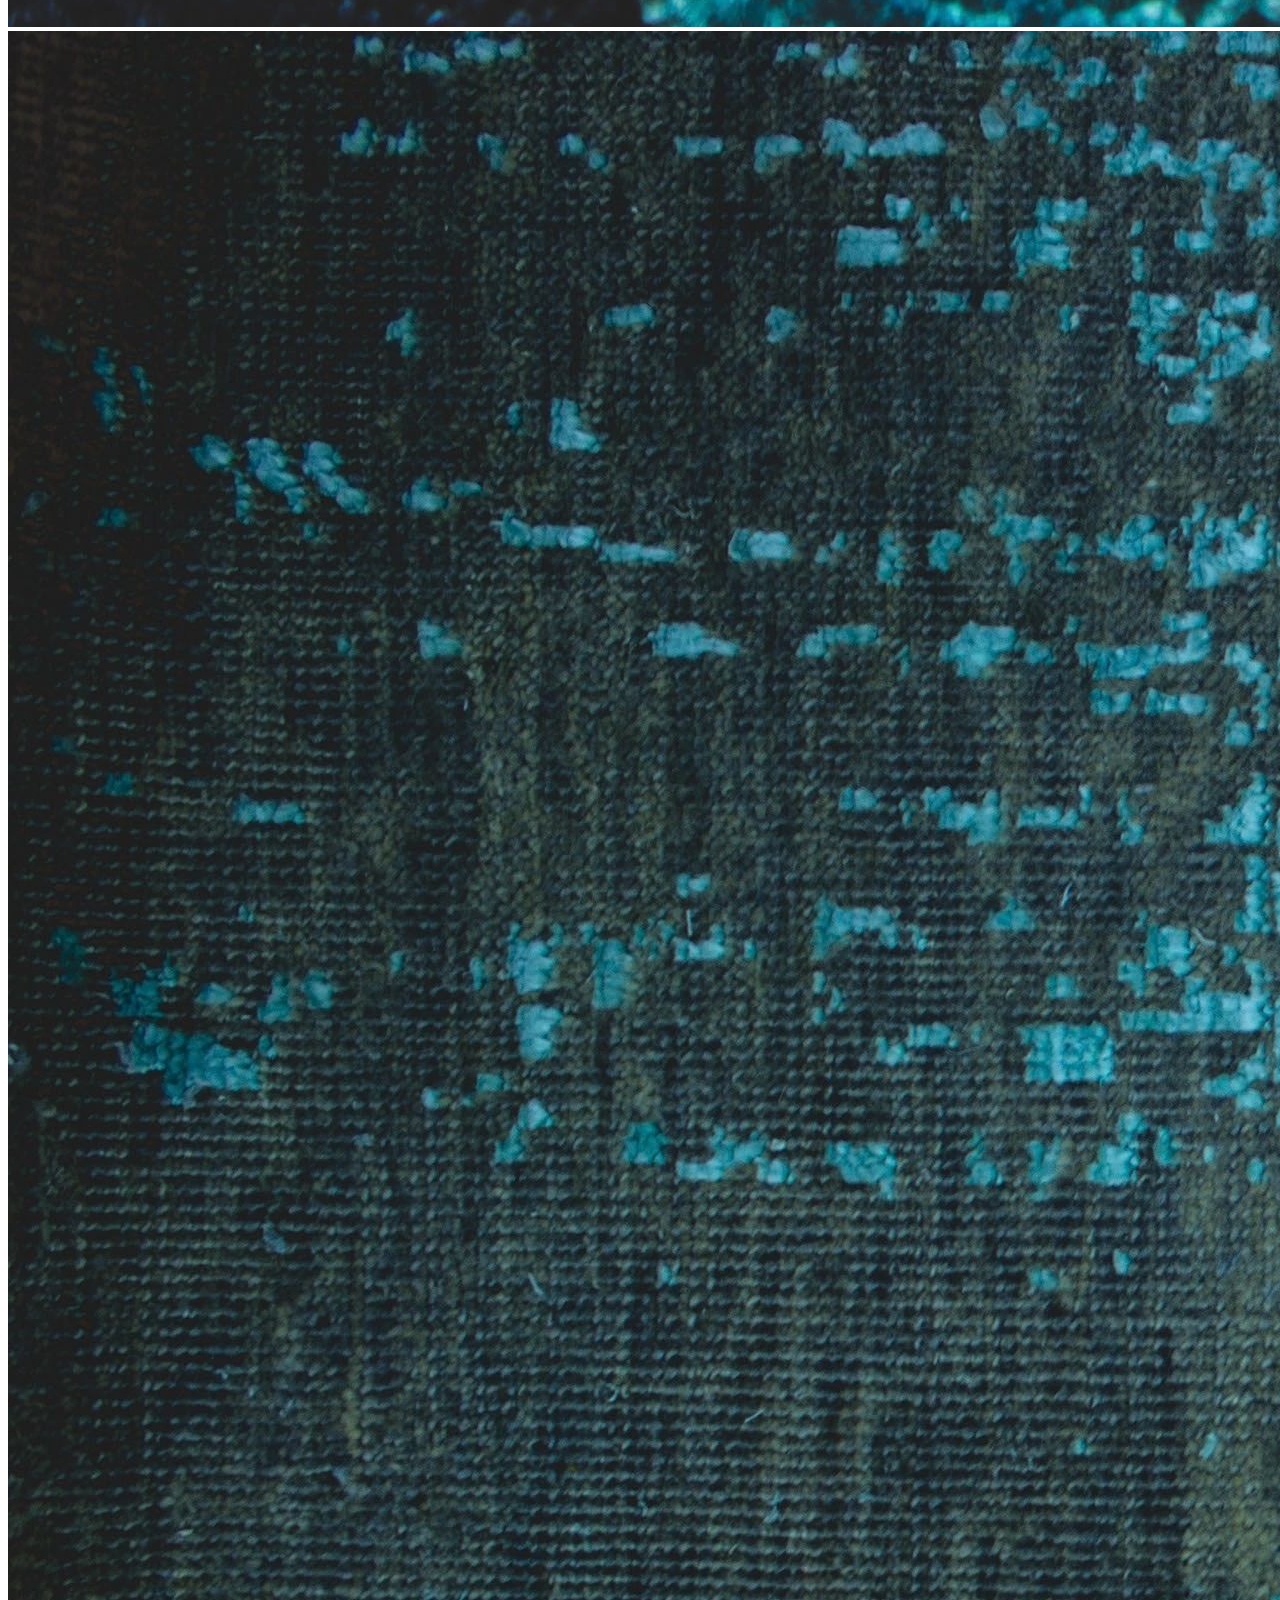
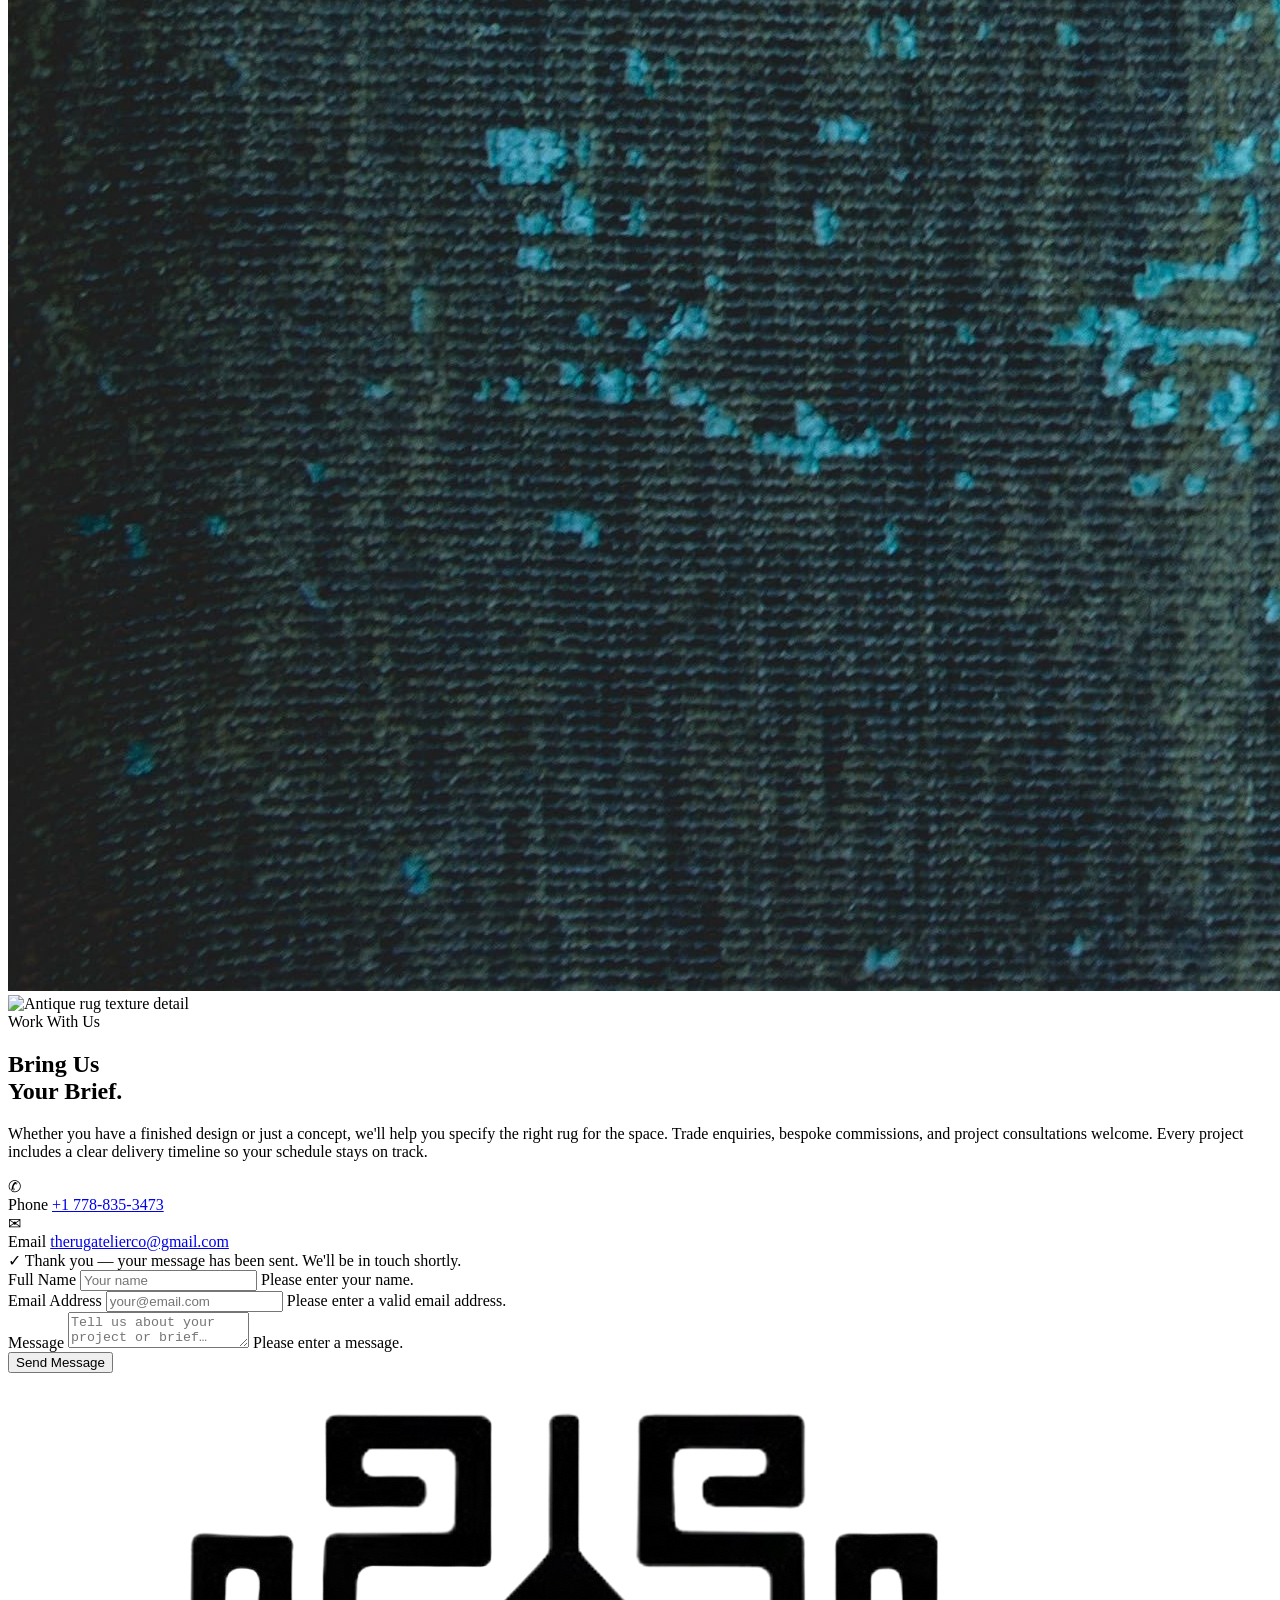
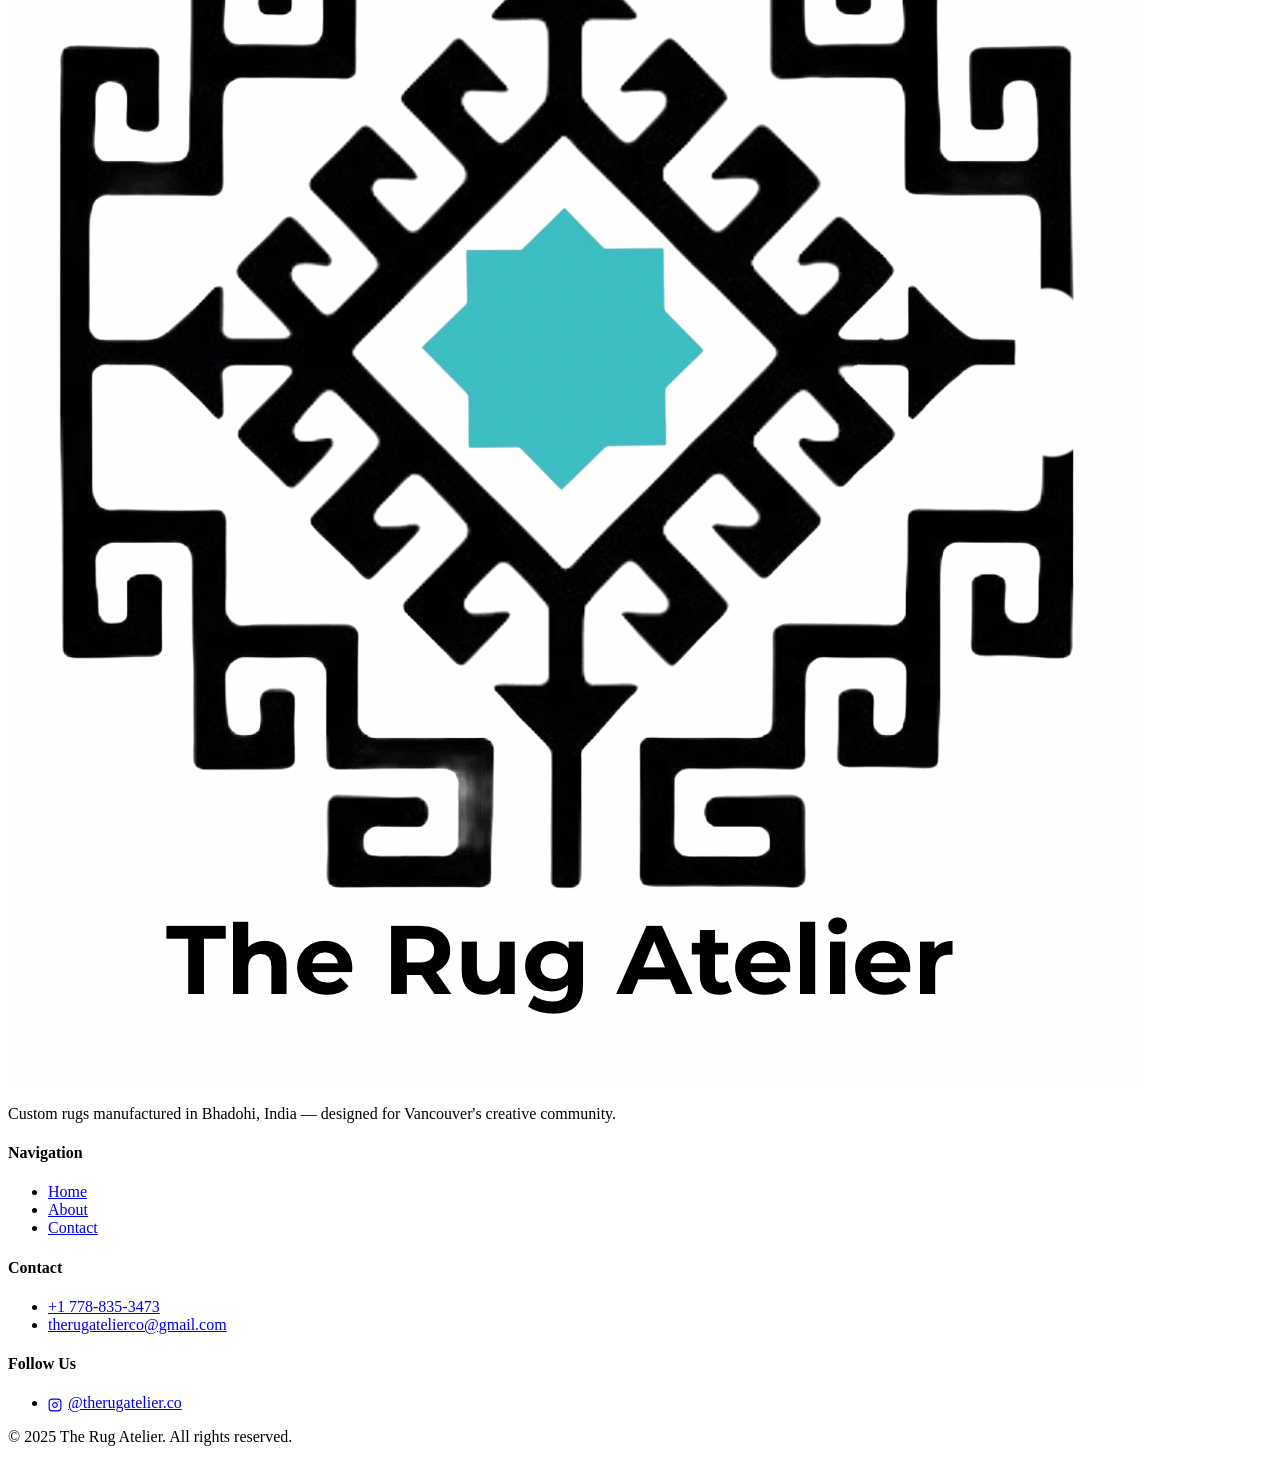
==== commit 8d5bbb85: "Add files via upload" ====
--- a/about.html
+++ b/about.html
@@ -50,7 +50,7 @@
             <div class="section-label reveal"><span class="eyebrow">Who We Are</span></div>
             <h2 id="about-story-heading" class="reveal">A Studio Built<br>for Designers.</h2>
             <p class="reveal reveal-delay-1">We founded The Rug Atelier on a simple premise: interior designers and architects in Vancouver deserve a rug partner who can actually execute — not just show samples. Our manufacturing base in Bhadohi gives us access to every major weaving technique: Persian hand-knotted, Tibetan cut-and-loop, Moroccan low-pile, Dhurrie flat-weave, Kilim, Sumac, and Handloom — all available on a custom brief.</p>
-            <p class="reveal reveal-delay-2">We work in New Zealand wool, Afghan handspun wool sourced from the Hindu Kush, pure silk, viscose, cotton, and Lincoln wool — individually or blended. Every fibre is selected for the demands of the space: high-traffic contract work calls for different specifications than a bespoke residential commission.</p>
+            <p class="reveal reveal-delay-2">We work with New Zealand wool, Afghan handspun wool sourced from the Hindu Kush, pure silk, viscose, cotton, and Lincoln wool — individually or blended. Every fibre is selected for the demands of the space: high-traffic contract work calls for different specifications than a bespoke residential commission.</p>
             <p class="reveal reveal-delay-3">Every piece we produce is natural-dyed where specified, custom-sized, and made to your exact pile height and density requirements. No off-the-shelf compromises. No intermediaries between your brief and the loom.</p>
           </div>
           <div class="about-intro-image reveal reveal-delay-2">
@@ -146,13 +146,6 @@
                 <a href="mailto:therugatelierco@gmail.com" class="contact-info-value">therugatelierco@gmail.com</a>
               </div>
             </div>
-            <div class="contact-info-item">
-              <div class="contact-info-icon">◎</div>
-              <div class="contact-info-detail">
-                <span class="contact-info-label">Instagram</span>
-                <a href="https://instagram.com/therugatelier.co" target="_blank" rel="noopener noreferrer" class="contact-info-value">@therugatelier.co</a>
-              </div>
-            </div>
           </div>
         </div>
         <div>
@@ -201,21 +194,18 @@
           <ul>
             <li><a href="tel:+17788353473">+1 778-835-3473</a></li>
             <li><a href="mailto:therugatelierco@gmail.com">therugatelierco@gmail.com</a></li>
-            <li><a href="https://instagram.com/therugatelier.co" target="_blank" rel="noopener noreferrer">Instagram ↗</a></li>
+            
           </ul>
         </div>
         <div class="footer-col">
           <h4>Follow Us</h4>
           <ul>
-            <li><a href="https://instagram.com/therugatelier.co" target="_blank" rel="noopener noreferrer">@therugatelier.co</a></li>
+            <li><a href="https://instagram.com/therugatelier.co" target="_blank" rel="noopener noreferrer"><svg xmlns="http://www.w3.org/2000/svg" width="14" height="14" viewBox="0 0 24 24" fill="none" stroke="currentColor" stroke-width="2" stroke-linecap="round" stroke-linejoin="round" style="display:inline-block;vertical-align:middle;margin-right:6px;"><rect x="2" y="2" width="20" height="20" rx="5" ry="5"></rect><path d="M16 11.37A4 4 0 1 1 12.63 8 4 4 0 0 1 16 11.37z"></path><line x1="17.5" y1="6.5" x2="17.51" y2="6.5"></line></svg>@therugatelier.co</a></li>
           </ul>
         </div>
       </div>
       <div class="footer-bottom">
         <p class="footer-copy">© 2025 The Rug Atelier. All rights reserved.</p>
-        <div class="footer-social">
-          <a href="https://instagram.com/therugatelier.co" target="_blank" rel="noopener noreferrer" aria-label="Instagram">IG</a>
-        </div>
       </div>
     </div>
   </footer>
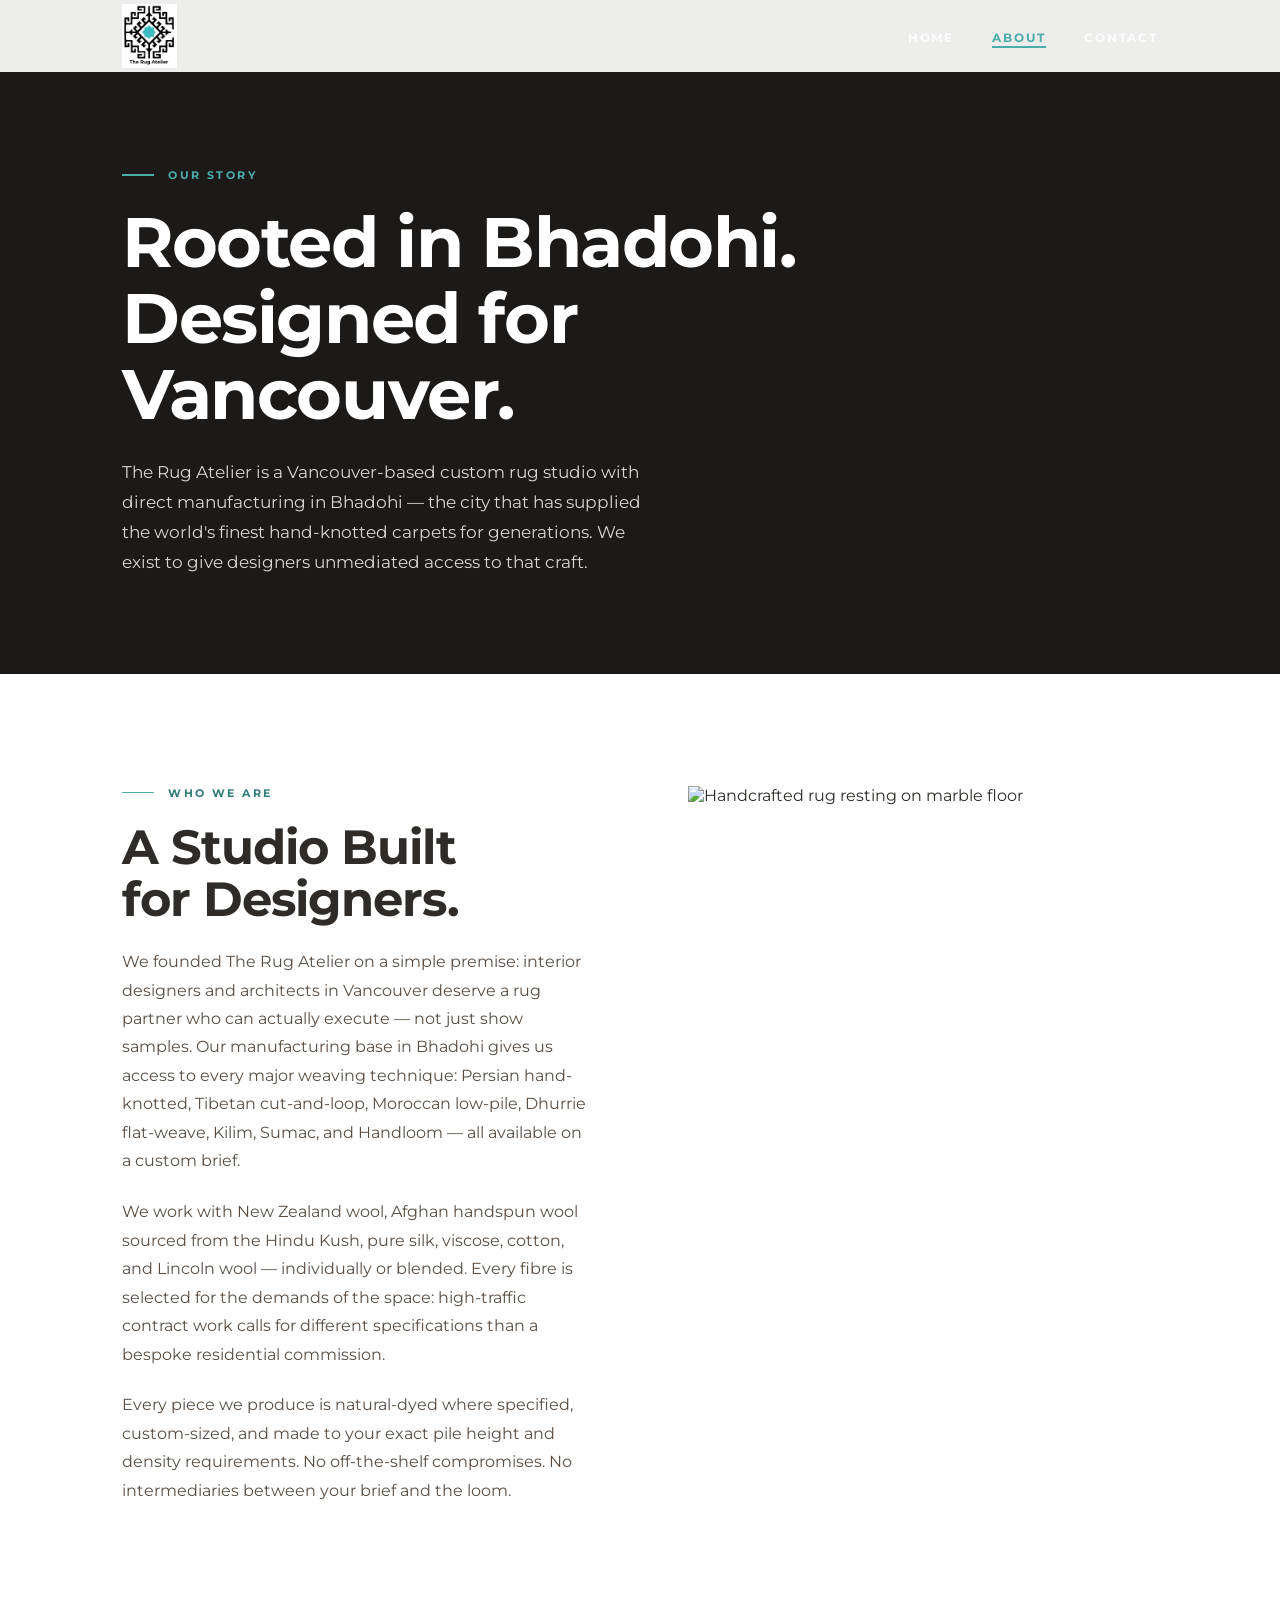
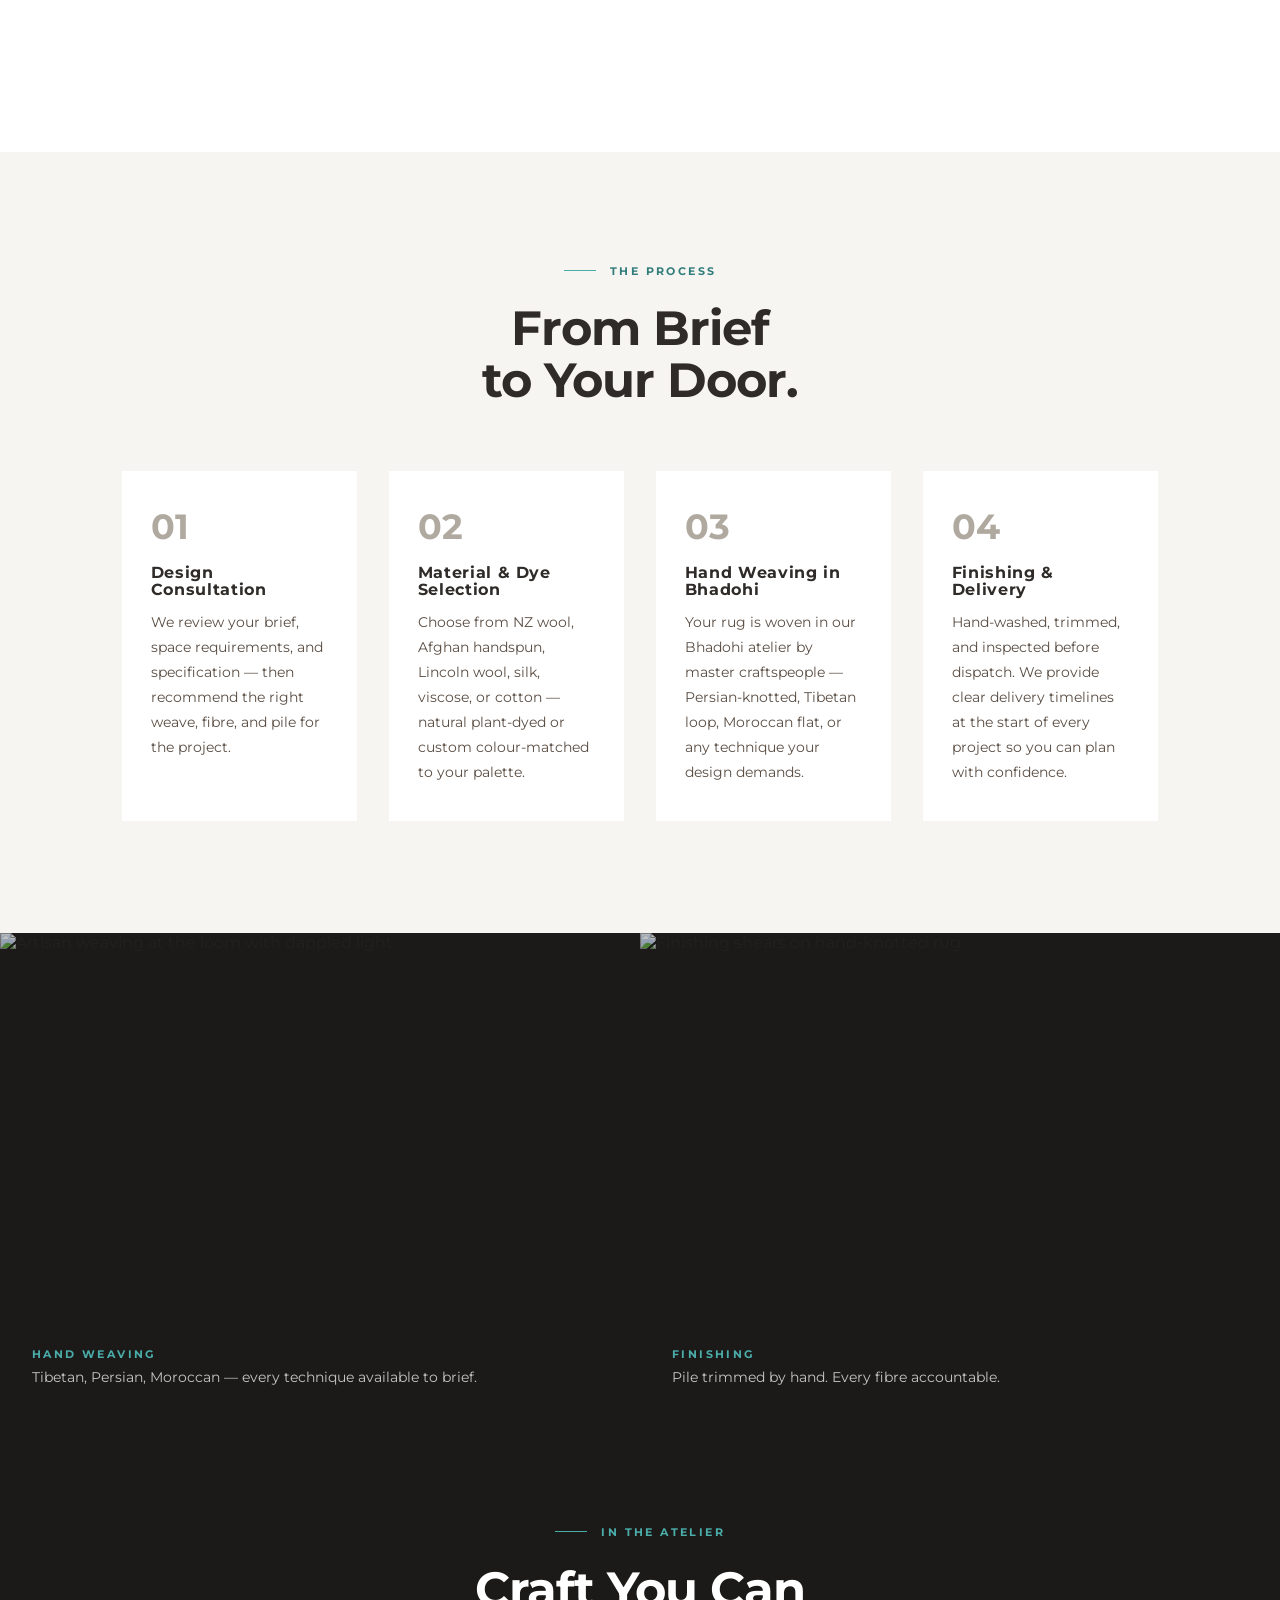
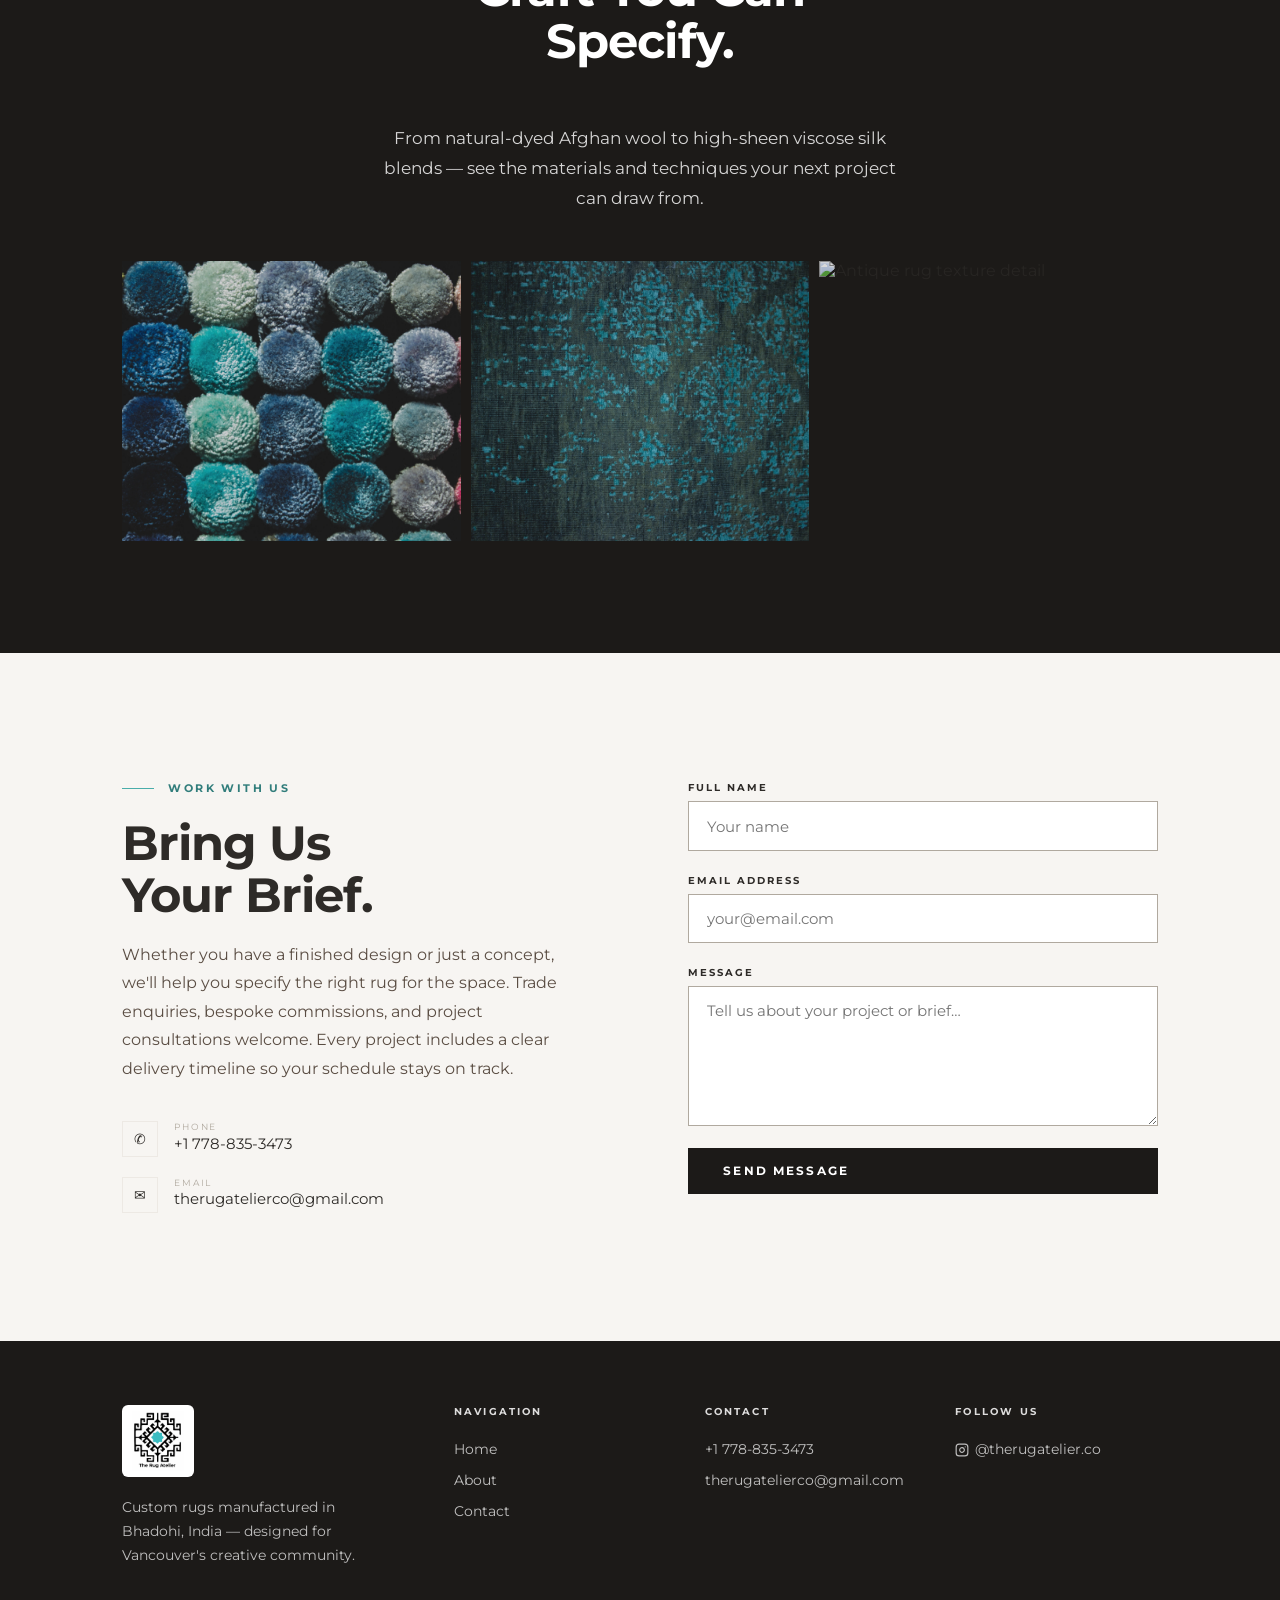
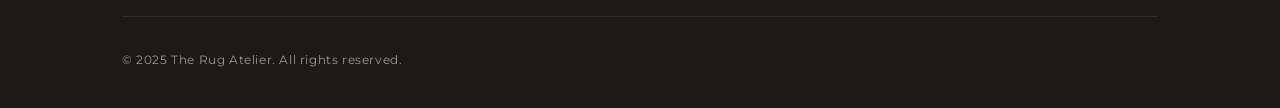
==== commit c19ea06c: "Add files via upload" ====
--- a/about.html
+++ b/about.html
@@ -116,7 +116,7 @@
           <div class="section-label"><span class="eyebrow">In the Atelier</span></div>
           <h2 id="gallery-heading" class="reveal">Craft You Can<br>Specify.</h2>
         </div>
-        <p class="reveal" style="text-align:center;max-width:540px;margin:0 auto 3rem;color:rgba(255,255,255,0.6);font-size:1.05rem;">From natural-dyed Afghan wool to high-sheen viscose silk blends — see the materials and techniques your next project can draw from.</p>
+        <p class="reveal" style="text-align:center;max-width:540px;margin:0 auto 3rem;color:rgba(255,255,255,0.82);font-size:1.05rem;">From natural-dyed Afghan wool to high-sheen viscose silk blends — see the materials and techniques your next project can draw from.</p>
         <div class="about-gallery-grid">
           <img src="assets/images/product2.jpeg" alt="Hand-dyed yarns" />
           <img src="assets/images/product3.jpeg" alt="Wool pompom colour studies" />
--- a/style.css
+++ b/style.css
@@ -0,0 +1,1125 @@
+/* ============================================================
+   THE RUG ATELIER — style.css
+   Premium brand website
+   ============================================================ */
+
+/* ---------- Custom Properties ---------- */
+:root {
+  --color-white:       #ffffff;
+  --color-off-white:   #f7f5f2;
+  --color-light-grey:  #ede9e4;
+  --color-mid-grey:    #b0a99f;
+  --color-dark:        #1c1a18;
+  --color-charcoal:    #2e2b28;
+  --color-accent:      #4aadaa;
+  --color-accent-dark: #317d7b;
+  --color-warm:        #8c7b6b;
+
+  --font-display: "Futura", "Avenir Next", "Avenir", "Montserrat", "Helvetica Neue", Arial, sans-serif;
+  --font-body:    "Avenir", "Avenir Next", "Futura", "Montserrat", "Helvetica Neue", Arial, sans-serif;
+
+  --max-width: 1100px;
+  --nav-height: 72px;
+
+  --ease-out: cubic-bezier(0.22, 1, 0.36, 1);
+  --ease-in-out: cubic-bezier(0.65, 0, 0.35, 1);
+}
+
+/* ---------- Reset & Base ---------- */
+*, *::before, *::after { box-sizing: border-box; margin: 0; padding: 0; }
+
+html {
+  scroll-behavior: smooth;
+  font-size: 16px;
+  -webkit-font-smoothing: antialiased;
+  -moz-osx-font-smoothing: grayscale;
+}
+
+body {
+  font-family: var(--font-body);
+  color: var(--color-charcoal);
+  background: var(--color-white);
+  overflow-x: hidden;
+}
+
+img { display: block; max-width: 100%; height: auto; }
+a  { color: inherit; text-decoration: none; }
+ul { list-style: none; }
+
+/* ---------- Typography ---------- */
+.eyebrow {
+  font-family: var(--font-display);
+  font-size: 0.68rem;
+  font-weight: 700;
+  letter-spacing: 0.22em;
+  text-transform: uppercase;
+  color: var(--color-accent-dark);
+}
+
+h1, h2, h3 {
+  font-family: var(--font-display);
+  font-weight: 700;
+  line-height: 1.08;
+  letter-spacing: -0.02em;
+}
+
+h1 { font-size: clamp(2.6rem, 5.5vw, 4.4rem); }
+h2 { font-size: clamp(2rem, 4vw, 3rem); }
+h3 { font-size: 1.25rem; letter-spacing: 0.04em; }
+
+p {
+  font-size: 1rem;
+  line-height: 1.78;
+  color: #5a4d43;
+}
+
+/* ---------- Utility ---------- */
+.container {
+  width: 100%;
+  max-width: var(--max-width);
+  margin-inline: auto;
+  padding-inline: 2rem;
+}
+
+.section-label {
+  display: flex;
+  align-items: center;
+  gap: 0.9rem;
+  margin-bottom: 1.6rem;
+}
+.section-label::before {
+  content: "";
+  display: block;
+  width: 32px;
+  height: 1.5px;
+  background: var(--color-accent);
+}
+
+/* ---------- Buttons ---------- */
+.btn {
+  display: inline-flex;
+  align-items: center;
+  gap: 0.55rem;
+  font-family: var(--font-display);
+  font-size: 0.75rem;
+  font-weight: 700;
+  letter-spacing: 0.18em;
+  text-transform: uppercase;
+  padding: 0.95rem 2.2rem;
+  border: none;
+  cursor: pointer;
+  transition: all 0.3s var(--ease-out);
+  position: relative;
+  overflow: hidden;
+}
+
+.btn::after {
+  content: "";
+  position: absolute;
+  inset: 0;
+  background: rgba(255,255,255,0.08);
+  opacity: 0;
+  transition: opacity 0.3s;
+}
+.btn:hover::after { opacity: 1; }
+
+.btn-primary {
+  background: var(--color-dark);
+  color: var(--color-white);
+}
+.btn-primary:hover {
+  background: var(--color-accent);
+  transform: translateY(-2px);
+  box-shadow: 0 12px 32px rgba(74,173,170,0.28);
+}
+
+.btn-outline {
+  background: transparent;
+  color: var(--color-dark);
+  border: 1.5px solid var(--color-dark);
+}
+.btn-outline:hover {
+  background: var(--color-dark);
+  color: var(--color-white);
+  transform: translateY(-2px);
+}
+
+.btn-outline-light {
+  background: transparent;
+  color: var(--color-white);
+  border: 1.5px solid rgba(255,255,255,0.6);
+}
+.btn-outline-light:hover {
+  background: var(--color-white);
+  color: var(--color-dark);
+  transform: translateY(-2px);
+}
+
+/* ============================================================
+   NAVIGATION
+   ============================================================ */
+.nav {
+  position: fixed;
+  top: 0; left: 0; right: 0;
+  height: var(--nav-height);
+  z-index: 1000;
+  background: rgba(255,255,255,0.92);
+  backdrop-filter: blur(12px);
+  -webkit-backdrop-filter: blur(12px);
+  box-shadow: 0 1px 0 rgba(0,0,0,0.06);
+  transition: background 0.4s var(--ease-out), box-shadow 0.4s;
+}
+
+.nav.scrolled {
+  background: rgba(255,255,255,0.98);
+  backdrop-filter: blur(16px);
+  -webkit-backdrop-filter: blur(16px);
+  box-shadow: 0 1px 0 rgba(0,0,0,0.08);
+}
+
+.nav-inner {
+  max-width: var(--max-width);
+  margin-inline: auto;
+  padding-inline: 2rem;
+  height: 100%;
+  display: flex;
+  align-items: center;
+  justify-content: space-between;
+}
+
+.nav-logo {
+  height: 64px;
+  width: auto;
+  transition: opacity 0.25s;
+}
+.nav-logo:hover { opacity: 0.75; }
+
+.nav-links {
+  display: flex;
+  align-items: center;
+  gap: 2.4rem;
+}
+
+.nav-links a {
+  font-family: var(--font-display);
+  font-size: 0.72rem;
+  font-weight: 700;
+  letter-spacing: 0.16em;
+  text-transform: uppercase;
+  color: rgba(255,255,255,0.9);
+  position: relative;
+  transition: color 0.25s;
+}
+
+.nav.scrolled .nav-links a {
+  color: var(--color-charcoal);
+}
+
+.nav-links a::after {
+  content: "";
+  position: absolute;
+  bottom: -3px; left: 0;
+  width: 0; height: 1.5px;
+  background: var(--color-accent);
+  transition: width 0.3s var(--ease-out);
+}
+.nav-links a:hover { color: var(--color-accent); }
+.nav-links a:hover::after { width: 100%; }
+.nav-links a.active { color: var(--color-accent); }
+.nav-links a.active::after { width: 100%; }
+
+/* Hamburger */
+.nav-toggle {
+  display: none;
+  flex-direction: column;
+  gap: 5px;
+  background: none;
+  border: none;
+  cursor: pointer;
+  padding: 4px;
+}
+.nav-toggle span {
+  display: block;
+  width: 24px; height: 1.5px;
+  background: var(--color-charcoal);
+  transition: all 0.3s var(--ease-out);
+  transform-origin: center;
+}
+.nav-toggle.open span:nth-child(1) { transform: translateY(6.5px) rotate(45deg); }
+.nav-toggle.open span:nth-child(2) { opacity: 0; transform: scaleX(0); }
+.nav-toggle.open span:nth-child(3) { transform: translateY(-6.5px) rotate(-45deg); }
+
+/* Mobile nav drawer */
+.nav-mobile {
+  display: none;
+  position: fixed;
+  top: var(--nav-height); left: 0; right: 0;
+  background: var(--color-white);
+  padding: 2rem;
+  box-shadow: 0 16px 40px rgba(0,0,0,0.1);
+  z-index: 999;
+  flex-direction: column;
+  gap: 1.6rem;
+  transform: translateY(-8px);
+  opacity: 0;
+  transition: all 0.3s var(--ease-out);
+}
+.nav-mobile.open {
+  display: flex;
+  opacity: 1;
+  transform: translateY(0);
+}
+.nav-mobile a {
+  font-family: var(--font-display);
+  font-size: 0.9rem;
+  font-weight: 700;
+  letter-spacing: 0.14em;
+  text-transform: uppercase;
+  color: var(--color-charcoal);
+  border-bottom: 1px solid var(--color-light-grey);
+  padding-bottom: 1.2rem;
+}
+
+/* ============================================================
+   HERO — HOME
+   ============================================================ */
+.hero {
+  position: relative;
+  height: 100vh;
+  min-height: 640px;
+  display: flex;
+  align-items: center;
+  overflow: hidden;
+}
+
+.hero-bg {
+  position: absolute;
+  inset: 0;
+  background-image: url("assets/images/product7.jpeg");
+  animation: heroZoom 12s var(--ease-out) forwards;
+}
+@keyframes heroZoom {
+  to { transform: scale(1); }
+}
+
+.hero-overlay {
+  position: absolute;
+  inset: 0;
+  background: linear-gradient(
+    135deg,
+    rgba(28,26,24,0.65) 0%,
+    rgba(28,26,24,0.2) 60%,
+    transparent 100%
+  );
+}
+
+.hero-content {
+  position: relative;
+  z-index: 2;
+  max-width: var(--max-width);
+  margin-inline: auto;
+  padding-inline: 2rem;
+  padding-top: var(--nav-height);
+}
+
+.hero-eyebrow {
+  font-family: var(--font-display);
+  font-size: 0.68rem;
+  font-weight: 700;
+  letter-spacing: 0.28em;
+  text-transform: uppercase;
+  color: var(--color-accent);
+  margin-bottom: 1.2rem;
+  opacity: 0;
+  transform: translateY(16px);
+  animation: fadeUp 0.8s 0.3s var(--ease-out) forwards;
+}
+
+.hero-logo {
+  width: 120px;
+  margin-bottom: 1.8rem;
+  opacity: 0;
+  transform: translateY(16px);
+  animation: fadeUp 0.8s 0.1s var(--ease-out) forwards;
+  border-radius: 4px;
+}
+
+.hero h1 {
+  color: var(--color-white);
+  max-width: 640px;
+  margin-bottom: 1.4rem;
+  opacity: 0;
+  transform: translateY(20px);
+  animation: fadeUp 0.9s 0.45s var(--ease-out) forwards;
+  text-shadow: 0 2px 8px rgba(0,0,0,0.35);
+}
+
+.hero-tagline {
+  color: rgba(255,255,255,0.92);
+  font-size: 1.1rem;
+  line-height: 1.7;
+  max-width: 480px;
+  margin-bottom: 2.4rem;
+  opacity: 0;
+  transform: translateY(20px);
+  animation: fadeUp 0.9s 0.6s var(--ease-out) forwards;
+  text-shadow: 0 1px 4px rgba(0,0,0,0.4);
+}
+
+.hero-cta {
+  opacity: 0;
+  transform: translateY(20px);
+  animation: fadeUp 0.9s 0.75s var(--ease-out) forwards;
+}
+
+@keyframes fadeUp {
+  to { opacity: 1; transform: translateY(0); }
+}
+
+/* Scroll indicator */
+.hero-scroll {
+  display: none;
+}
+
+/* ============================================================
+   SHOWCASE SECTION
+   ============================================================ */
+.showcase {
+  padding: 7rem 0;
+  background: var(--color-white);
+}
+
+.showcase-header {
+  text-align: center;
+  margin-bottom: 4rem;
+  max-width: var(--max-width);
+  margin-inline: auto;
+  padding-inline: 2rem;
+}
+.showcase-header .eyebrow { justify-content: center; }
+.showcase-header .section-label { justify-content: center; }
+.showcase-header h2 {
+  margin-top: 0.8rem;
+  margin-bottom: 1rem;
+}
+.showcase-header p {
+  max-width: 500px;
+  margin-inline: auto;
+}
+
+.showcase-grid {
+  display: grid;
+  grid-template-columns: 1fr 1fr 1fr;
+  grid-template-rows: 320px 220px;
+  gap: 10px;
+  max-width: var(--max-width);
+  margin-inline: auto;
+  padding-inline: 2rem;
+}
+
+.showcase-item {
+  overflow: hidden;
+  position: relative;
+}
+.showcase-item:nth-child(1) {
+  grid-column: 1 / 2;
+  grid-row: 1 / 3;
+}
+.showcase-item:nth-child(2) {
+  grid-column: 2 / 3;
+  grid-row: 1 / 2;
+}
+.showcase-item:nth-child(3) {
+  grid-column: 3 / 4;
+  grid-row: 1 / 3;
+}
+
+.showcase-item img {
+  width: 100%; height: 100%;
+  object-fit: cover;
+  transition: transform 0.9s var(--ease-out);
+}
+.showcase-item:hover img { transform: scale(1.05); }
+
+.showcase-caption {
+  position: absolute;
+  bottom: 1.2rem; left: 1.2rem;
+  font-family: var(--font-display);
+  font-size: 0.6rem;
+  letter-spacing: 0.22em;
+  text-transform: uppercase;
+  color: rgba(255,255,255,0.75);
+  opacity: 0;
+  transform: translateY(6px);
+  transition: all 0.35s var(--ease-out);
+}
+.showcase-item:hover .showcase-caption { opacity: 1; transform: translateY(0); }
+
+/* ============================================================
+   BRAND VALUES
+   ============================================================ */
+.values {
+  padding: 7rem 0;
+  background: var(--color-off-white);
+}
+
+.values-inner {
+  max-width: var(--max-width);
+  margin-inline: auto;
+  padding-inline: 2rem;
+}
+
+.values-header {
+  max-width: 560px;
+  margin-bottom: 4.5rem;
+}
+.values-header .section-label { margin-bottom: 1.2rem; }
+
+.values-grid {
+  display: grid;
+  grid-template-columns: repeat(3, 1fr);
+  gap: 2.5rem;
+}
+
+.value-card {
+  padding: 2.8rem 2.2rem;
+  background: var(--color-white);
+  position: relative;
+  transition: transform 0.35s var(--ease-out), box-shadow 0.35s;
+}
+.value-card::before {
+  content: "";
+  position: absolute;
+  top: 0; left: 0;
+  width: 3px; height: 0;
+  background: var(--color-accent);
+  transition: height 0.45s var(--ease-out);
+}
+.value-card:hover::before { height: 100%; }
+.value-card:hover {
+  transform: translateY(-6px);
+  box-shadow: 0 24px 56px rgba(0,0,0,0.08);
+}
+
+.value-number {
+  font-family: var(--font-display);
+  font-size: 0.62rem;
+  font-weight: 700;
+  letter-spacing: 0.22em;
+  color: var(--color-accent-dark);
+  margin-bottom: 1.6rem;
+}
+
+.value-card h3 {
+  margin-bottom: 1rem;
+  color: var(--color-dark);
+}
+.value-card p { font-size: 0.93rem; }
+
+/* ============================================================
+   HIGHLIGHT SECTION (full-width image + text)
+   ============================================================ */
+.highlight {
+  position: relative;
+  height: 640px;
+  overflow: hidden;
+  display: flex;
+  align-items: center;
+}
+
+.highlight-img {
+  position: absolute;
+  inset: 0;
+  background-image: url("assets/images/product8.jpeg");
+  background-size: cover;
+  background-position: center;
+  background-attachment: fixed;
+  filter: brightness(0.32);
+}
+
+.highlight-content {
+  position: relative;
+  z-index: 2;
+  max-width: var(--max-width);
+  margin-inline: auto;
+  padding-inline: 2rem;
+  display: grid;
+  grid-template-columns: 1fr 1fr;
+  gap: 4rem;
+  align-items: center;
+}
+
+.highlight-text .section-label { margin-bottom: 1.4rem; }
+.highlight-text .eyebrow { color: var(--color-accent); }
+.highlight-text h2 {
+  color: var(--color-white);
+  margin-bottom: 1.4rem;
+}
+.highlight-text p {
+  color: rgba(255,255,255,0.85);
+  margin-bottom: 2rem;
+  max-width: 440px;
+}
+
+.highlight-stat {
+  display: none;
+}
+
+/* ============================================================
+   ABOUT PREVIEW
+   ============================================================ */
+.about-preview {
+  padding: 8rem 0;
+  background: var(--color-white);
+}
+
+.about-preview-inner {
+  max-width: var(--max-width);
+  margin-inline: auto;
+  padding-inline: 2rem;
+  display: grid;
+  grid-template-columns: 1fr 1fr;
+  gap: 6rem;
+  align-items: center;
+}
+
+.about-preview-image {
+  position: relative;
+  overflow: hidden;
+}
+.about-preview-image img {
+  width: 100%; height: 520px;
+  object-fit: cover;
+  display: block;
+}
+
+.about-preview-text .section-label { margin-bottom: 1.4rem; }
+.about-preview-text h2 { margin-bottom: 1.4rem; }
+.about-preview-text p { margin-bottom: 2rem; }
+
+/* ============================================================
+   CONTACT SECTION
+   ============================================================ */
+.contact {
+  padding: 8rem 0;
+  background: var(--color-off-white);
+}
+
+.contact-inner {
+  max-width: var(--max-width);
+  margin-inline: auto;
+  padding-inline: 2rem;
+  display: grid;
+  grid-template-columns: 1fr 1fr;
+  gap: 6rem;
+}
+
+.contact-text .section-label { margin-bottom: 1.4rem; }
+.contact-text h2 { margin-bottom: 1.2rem; }
+.contact-text p { margin-bottom: 2.4rem; }
+
+.contact-info {
+  margin-top: 2.4rem;
+  display: flex;
+  flex-direction: column;
+  gap: 1.2rem;
+}
+.contact-info-item {
+  display: flex;
+  align-items: flex-start;
+  gap: 1rem;
+}
+.contact-info-icon {
+  width: 36px; height: 36px;
+  border: 1.5px solid var(--color-light-grey);
+  display: flex;
+  align-items: center;
+  justify-content: center;
+  flex-shrink: 0;
+  font-size: 0.85rem;
+}
+.contact-info-detail {
+  display: flex;
+  flex-direction: column;
+  gap: 0.15rem;
+}
+.contact-info-label {
+  font-family: var(--font-display);
+  font-size: 0.58rem;
+  letter-spacing: 0.2em;
+  text-transform: uppercase;
+  color: var(--color-mid-grey);
+}
+.contact-info-value {
+  font-size: 0.92rem;
+  color: var(--color-charcoal);
+  transition: color 0.25s;
+}
+.contact-info-value:hover { color: var(--color-accent); }
+
+/* Form */
+.contact-form {
+  display: flex;
+  flex-direction: column;
+  gap: 1.4rem;
+}
+
+.form-group {
+  display: flex;
+  flex-direction: column;
+  gap: 0.5rem;
+}
+
+.form-group label {
+  font-family: var(--font-display);
+  font-size: 0.62rem;
+  font-weight: 700;
+  letter-spacing: 0.2em;
+  text-transform: uppercase;
+  color: var(--color-charcoal);
+}
+
+.form-group input,
+.form-group textarea {
+  background: var(--color-white);
+  border: 1.5px solid var(--color-mid-grey);
+  color: var(--color-charcoal);
+  font-family: var(--font-body);
+  font-size: 0.95rem;
+  padding: 0.9rem 1.1rem;
+  outline: none;
+  transition: border-color 0.25s, box-shadow 0.25s;
+  border-radius: 0;
+  appearance: none;
+  -webkit-appearance: none;
+}
+.form-group input:focus,
+.form-group textarea:focus {
+  border-color: var(--color-accent);
+  box-shadow: 0 0 0 3px rgba(74,173,170,0.12);
+}
+.form-group input.error,
+.form-group textarea.error {
+  border-color: #c0392b;
+}
+.form-group textarea {
+  resize: vertical;
+  min-height: 140px;
+}
+
+.form-error {
+  font-size: 0.75rem;
+  color: #c0392b;
+  display: none;
+}
+.form-error.visible { display: block; }
+
+.form-success {
+  display: none;
+  background: rgba(74,173,170,0.1);
+  border: 1px solid var(--color-accent);
+  padding: 1.2rem 1.4rem;
+  font-size: 0.9rem;
+  color: var(--color-accent-dark);
+}
+.form-success.visible { display: block; }
+
+/* ============================================================
+   FOOTER
+   ============================================================ */
+.footer {
+  background: var(--color-dark);
+  color: rgba(255,255,255,0.55);
+  padding: 4rem 0 2.4rem;
+}
+
+.footer-inner {
+  max-width: var(--max-width);
+  margin-inline: auto;
+  padding-inline: 2rem;
+}
+
+.footer-top {
+  display: grid;
+  grid-template-columns: 1.4fr 1fr 1fr 1fr;
+  gap: 3rem;
+  padding-bottom: 3rem;
+  border-bottom: 1px solid rgba(255,255,255,0.08);
+  margin-bottom: 2rem;
+}
+
+.footer-brand-logo {
+  height: 72px;
+  width: auto;
+  margin-bottom: 1.2rem;
+  background: var(--color-white);
+  padding: 6px 10px;
+  border-radius: 6px;
+}
+
+.footer-brand p {
+  font-size: 0.88rem;
+  line-height: 1.7;
+  color: rgba(255,255,255,0.72);
+  max-width: 240px;
+}
+
+.footer-col h4 {
+  font-family: var(--font-display);
+  font-size: 0.62rem;
+  font-weight: 700;
+  letter-spacing: 0.22em;
+  text-transform: uppercase;
+  color: rgba(255,255,255,0.85);
+  margin-bottom: 1.4rem;
+}
+
+.footer-col ul {
+  display: flex;
+  flex-direction: column;
+  gap: 0.75rem;
+}
+.footer-col ul li a {
+  font-size: 0.88rem;
+  color: rgba(255,255,255,0.72);
+  transition: color 0.25s;
+}
+.footer-col ul li a:hover { color: var(--color-accent); }
+
+.footer-bottom {
+  display: flex;
+  align-items: center;
+  justify-content: space-between;
+  flex-wrap: wrap;
+  gap: 1rem;
+}
+
+.footer-copy {
+  font-size: 0.75rem;
+  color: rgba(255,255,255,0.55);
+  letter-spacing: 0.05em;
+}
+
+.footer-social {
+  display: none;
+}
+
+/* ============================================================
+   ABOUT PAGE — HERO
+   ============================================================ */
+.about-hero {
+  position: relative;
+  padding-top: calc(var(--nav-height) + 6rem);
+  padding-bottom: 6rem;
+  background: var(--color-dark);
+  overflow: hidden;
+}
+
+.about-hero-bg {
+  position: absolute;
+  inset: 0;
+  background-image: url("assets/images/product8.jpeg");
+  background-size: cover;
+  background-position: center 30%;
+  opacity: 0.18;
+}
+
+.about-hero-content {
+  position: relative;
+  z-index: 2;
+  max-width: var(--max-width);
+  margin-inline: auto;
+  padding-inline: 2rem;
+}
+
+.about-hero-content .section-label { margin-bottom: 1.4rem; }
+.about-hero-content .section-label::before { background: var(--color-accent); }
+.about-hero-content .eyebrow { color: var(--color-accent); }
+.about-hero-content h1 {
+  color: var(--color-white);
+  max-width: 680px;
+  margin-bottom: 1.6rem;
+}
+.about-hero-content > p {
+  color: rgba(255,255,255,0.82);
+  max-width: 540px;
+  font-size: 1.05rem;
+}
+
+/* About Content */
+.about-content {
+  padding: 7rem 0;
+  background: var(--color-white);
+}
+
+.about-content-inner {
+  max-width: var(--max-width);
+  margin-inline: auto;
+  padding-inline: 2rem;
+}
+
+.about-intro {
+  display: grid;
+  grid-template-columns: 1fr 1fr;
+  gap: 6rem;
+  align-items: start;
+  margin-bottom: 7rem;
+}
+
+.about-intro-text .section-label { margin-bottom: 1.4rem; }
+.about-intro-text h2 { margin-bottom: 1.4rem; }
+.about-intro-text p { margin-bottom: 1.4rem; }
+
+.about-intro-image img {
+  width: 100%; height: 500px;
+  object-fit: cover;
+}
+
+/* Process */
+.about-process {
+  padding: 7rem 0;
+  background: var(--color-off-white);
+}
+.about-process-inner {
+  max-width: var(--max-width);
+  margin-inline: auto;
+  padding-inline: 2rem;
+}
+.about-process-header {
+  text-align: center;
+  margin-bottom: 4rem;
+  max-width: 560px;
+  margin-inline: auto;
+}
+.about-process-header .section-label { justify-content: center; }
+.about-process-header h2 { margin-top: 0.8rem; }
+
+.process-steps {
+  display: grid;
+  grid-template-columns: repeat(4, 1fr);
+  gap: 2rem;
+}
+.process-step {
+  padding: 2.2rem 1.8rem;
+  background: var(--color-white);
+  border-top: 3px solid transparent;
+  transition: border-color 0.3s, transform 0.35s var(--ease-out);
+}
+.process-step:hover {
+  border-top-color: var(--color-accent);
+  transform: translateY(-6px);
+}
+.process-step-num {
+  font-family: var(--font-display);
+  font-size: 2.2rem;
+  font-weight: 700;
+  color: var(--color-mid-grey);
+  line-height: 1;
+  margin-bottom: 1.2rem;
+}
+.process-step h3 { margin-bottom: 0.75rem; font-size: 1rem; }
+.process-step p { font-size: 0.88rem; }
+
+/* Visual Gallery on About */
+.about-gallery {
+  padding: 7rem 0;
+  background: var(--color-dark);
+}
+.about-gallery-inner {
+  max-width: var(--max-width);
+  margin-inline: auto;
+  padding-inline: 2rem;
+}
+.about-gallery-header {
+  text-align: center;
+  margin-bottom: 3.5rem;
+}
+.about-gallery-header .section-label { justify-content: center; }
+.about-gallery-header .section-label::before { background: var(--color-accent); }
+.about-gallery-header .eyebrow { color: var(--color-accent); }
+.about-gallery-header h2 { color: var(--color-white); margin-top: 0.8rem; }
+
+.about-gallery-grid {
+  display: grid;
+  grid-template-columns: 1fr 1fr 1fr;
+  gap: 10px;
+}
+.about-gallery-grid img {
+  width: 100%; height: 280px;
+  object-fit: cover;
+  transition: transform 0.7s var(--ease-out), filter 0.5s;
+  filter: brightness(0.85) saturate(0.9);
+}
+.about-gallery-grid img:hover {
+  transform: scale(1.03);
+  filter: brightness(1) saturate(1.1);
+}
+
+
+/* ============================================================
+   SCROLL REVEAL
+   ============================================================ */
+
+/* Default: everything fully visible — safe if JS fails or is cached */
+.reveal {
+  opacity: 1;
+  transform: none;
+  transition: opacity 0.75s var(--ease-out), transform 0.75s var(--ease-out);
+}
+
+/* Only hide elements when JS has confirmed it's loaded and running */
+.js-ready .reveal {
+  opacity: 0;
+  transform: translateY(24px);
+}
+.js-ready .reveal.visible {
+  opacity: 1;
+  transform: translateY(0);
+}
+
+@media (prefers-reduced-motion: reduce) {
+  .js-ready .reveal,
+  .js-ready .reveal.visible {
+    opacity: 1;
+    transform: none;
+    transition: none;
+  }
+}
+
+.reveal-delay-1 { transition-delay: 0.1s; }
+.reveal-delay-2 { transition-delay: 0.2s; }
+.reveal-delay-3 { transition-delay: 0.3s; }
+.reveal-delay-4 { transition-delay: 0.45s; }
+
+
+/* ============================================================
+   RESPONSIVE
+   ============================================================ */
+@media (max-width: 960px) {
+  .nav-links { display: none; }
+  .nav-toggle { display: flex; }
+
+  .showcase-grid {
+    grid-template-columns: 1fr 1fr;
+    grid-template-rows: 260px 200px 200px;
+  }
+  .showcase-item:nth-child(1) { grid-column: 1 / 2; grid-row: 1 / 3; }
+  .showcase-item:nth-child(2) { grid-column: 2 / 3; grid-row: 1 / 2; }
+  .showcase-item:nth-child(3) { grid-column: 1 / 3; grid-row: 3 / 4; }
+
+  .values-grid { grid-template-columns: 1fr 1fr; }
+
+  .highlight-content { grid-template-columns: 1fr; }
+  .highlight-stat { display: none; }
+
+  .about-preview-inner { grid-template-columns: 1fr; gap: 3rem; }
+  .about-preview-image { display: none; }
+
+  .contact-inner { grid-template-columns: 1fr; gap: 3.5rem; }
+
+  .footer-top { grid-template-columns: 1fr 1fr; gap: 2.5rem; }
+
+  .about-intro { grid-template-columns: 1fr; gap: 3rem; }
+  .about-intro-image { display: none; }
+
+  .process-steps { grid-template-columns: 1fr 1fr; }
+  .about-gallery-grid { grid-template-columns: 1fr 1fr; }
+}
+
+@media (max-width: 640px) {
+  h1 { font-size: 2.2rem; }
+  h2 { font-size: 1.75rem; }
+
+  .showcase-grid {
+    grid-template-columns: 1fr;
+    grid-template-rows: 240px 240px 240px;
+  }
+  .showcase-item:nth-child(1),
+  .showcase-item:nth-child(2),
+  .showcase-item:nth-child(3) {
+    grid-column: auto;
+    grid-row: auto;
+  }
+
+  .values-grid { grid-template-columns: 1fr; }
+
+  .highlight { height: auto; padding: 5rem 0; }
+  .highlight-img { background-attachment: scroll; }
+
+  .footer-top { grid-template-columns: 1fr; }
+
+  .process-steps { grid-template-columns: 1fr; }
+
+  .about-gallery-grid { grid-template-columns: 1fr; }
+  .about-gallery-grid img { height: 220px; }
+
+  .footer-bottom { flex-direction: column; align-items: flex-start; }
+}
+
+/* ============================================================
+   IMAGE STRIP — two-column full-bleed photo section
+   ============================================================ */
+.image-strip {
+  background: var(--color-dark);
+}
+
+.image-strip-inner {
+  display: grid;
+  grid-template-columns: 1fr 1fr;
+}
+
+.image-strip-item {
+  position: relative;
+  overflow: hidden;
+  height: 480px;
+}
+
+.image-strip-item img {
+  width: 100%;
+  height: 100%;
+  object-fit: cover;
+  display: block;
+  transition: transform 0.9s var(--ease-out), filter 0.6s;
+  filter: brightness(0.75) saturate(0.85);
+}
+
+.image-strip-item:hover img {
+  transform: scale(1.04);
+  filter: brightness(0.9) saturate(1);
+}
+
+.image-strip-caption {
+  position: absolute;
+  bottom: 0;
+  left: 0;
+  right: 0;
+  padding: 2rem;
+  background: linear-gradient(to top, rgba(28,26,24,0.85) 0%, transparent 100%);
+  transform: translateY(8px);
+  transition: transform 0.4s var(--ease-out);
+}
+
+.image-strip-item:hover .image-strip-caption {
+  transform: translateY(0);
+}
+
+.image-strip-caption .eyebrow {
+  display: block;
+  margin-bottom: 0.4rem;
+  color: var(--color-accent);
+}
+
+.image-strip-caption p {
+  font-size: 0.9rem;
+  color: rgba(255,255,255,0.75);
+  line-height: 1.5;
+}
+
+@media (max-width: 640px) {
+  .image-strip-inner {
+    grid-template-columns: 1fr;
+  }
+  .image-strip-item {
+    height: 320px;
+  }
+}
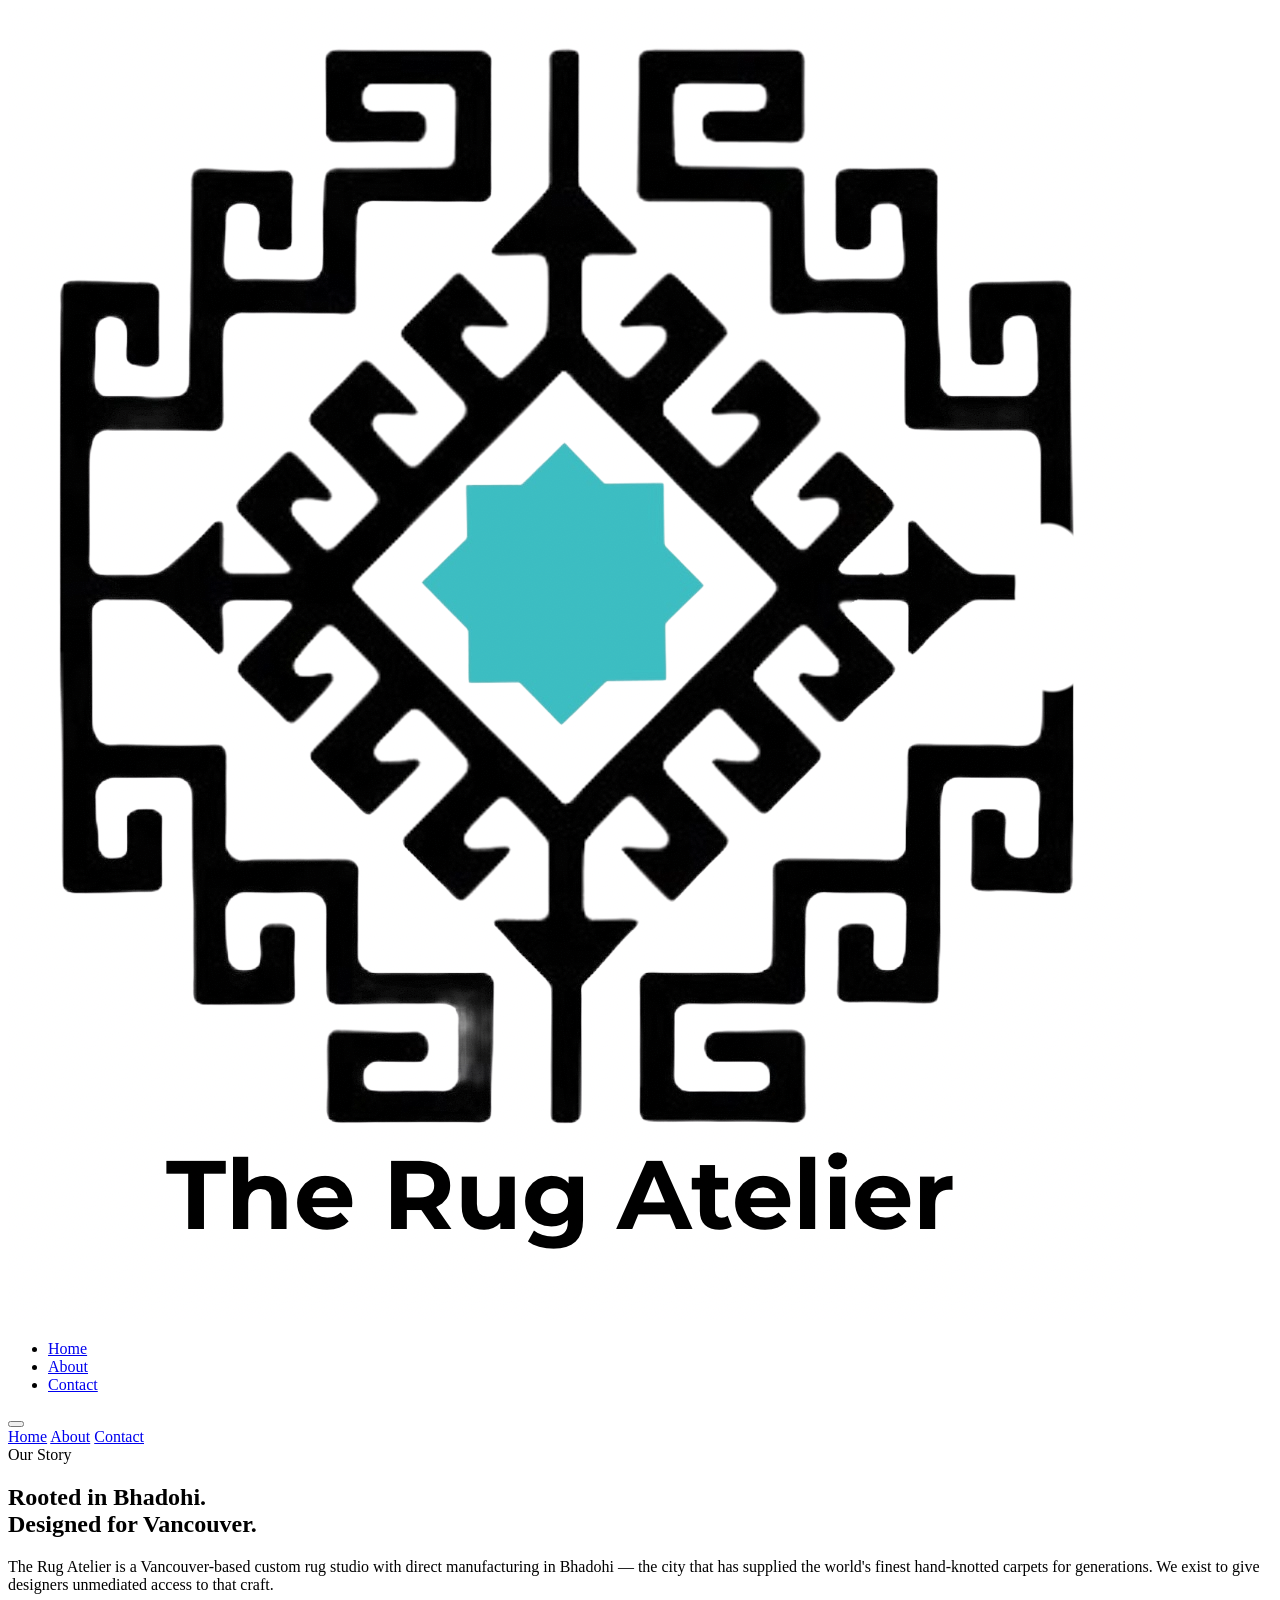
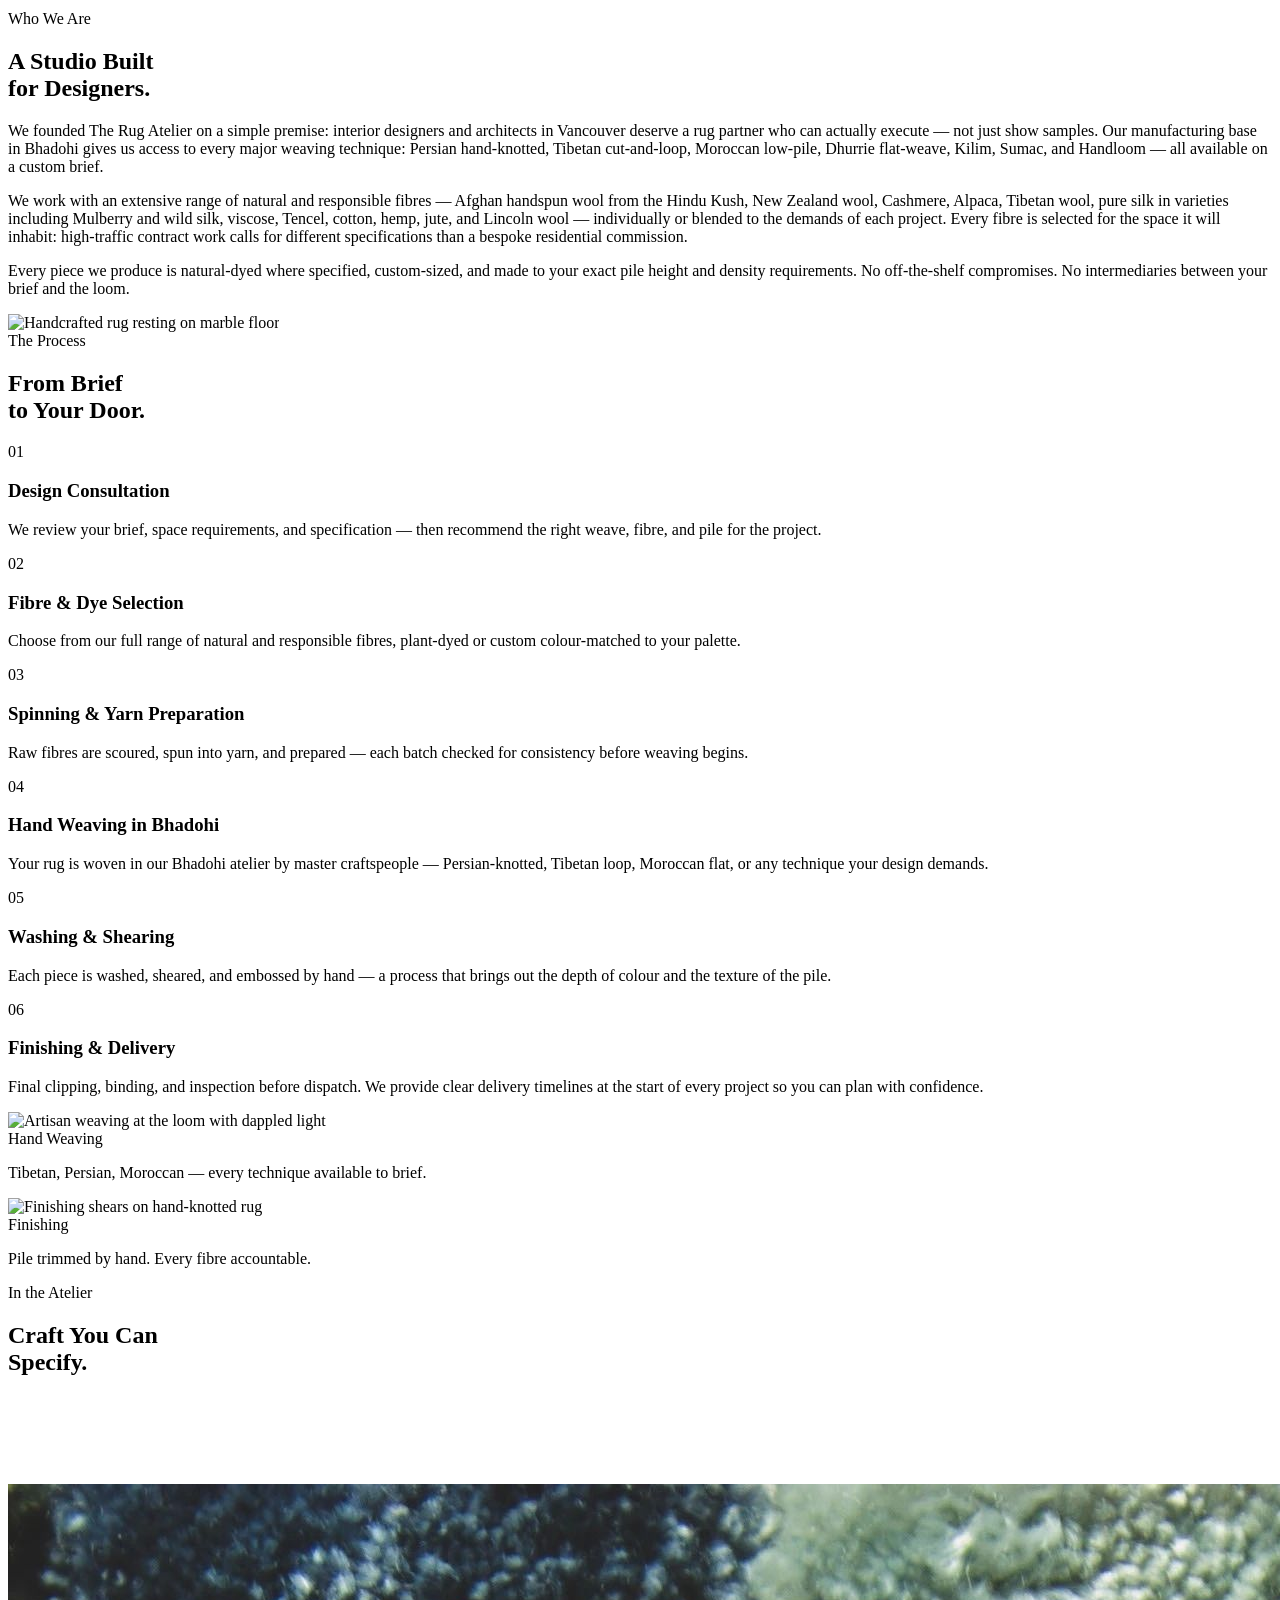
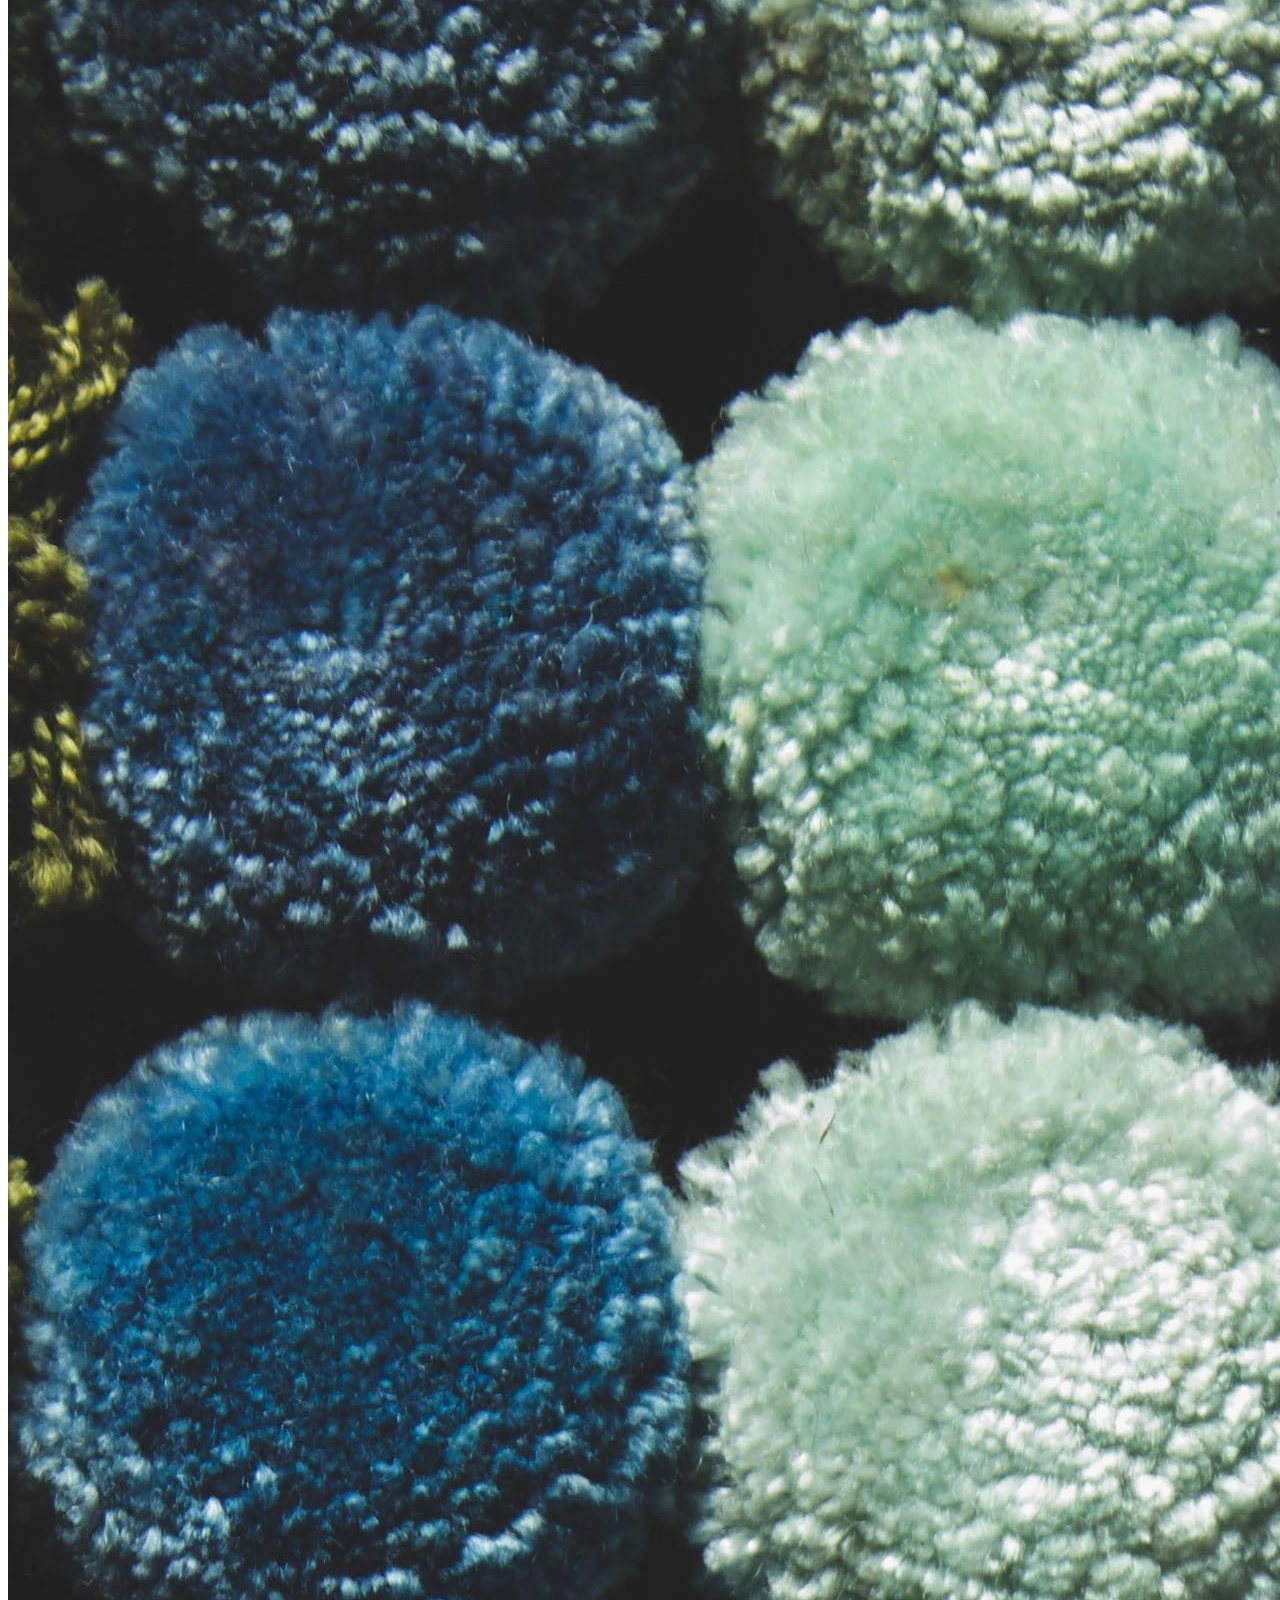
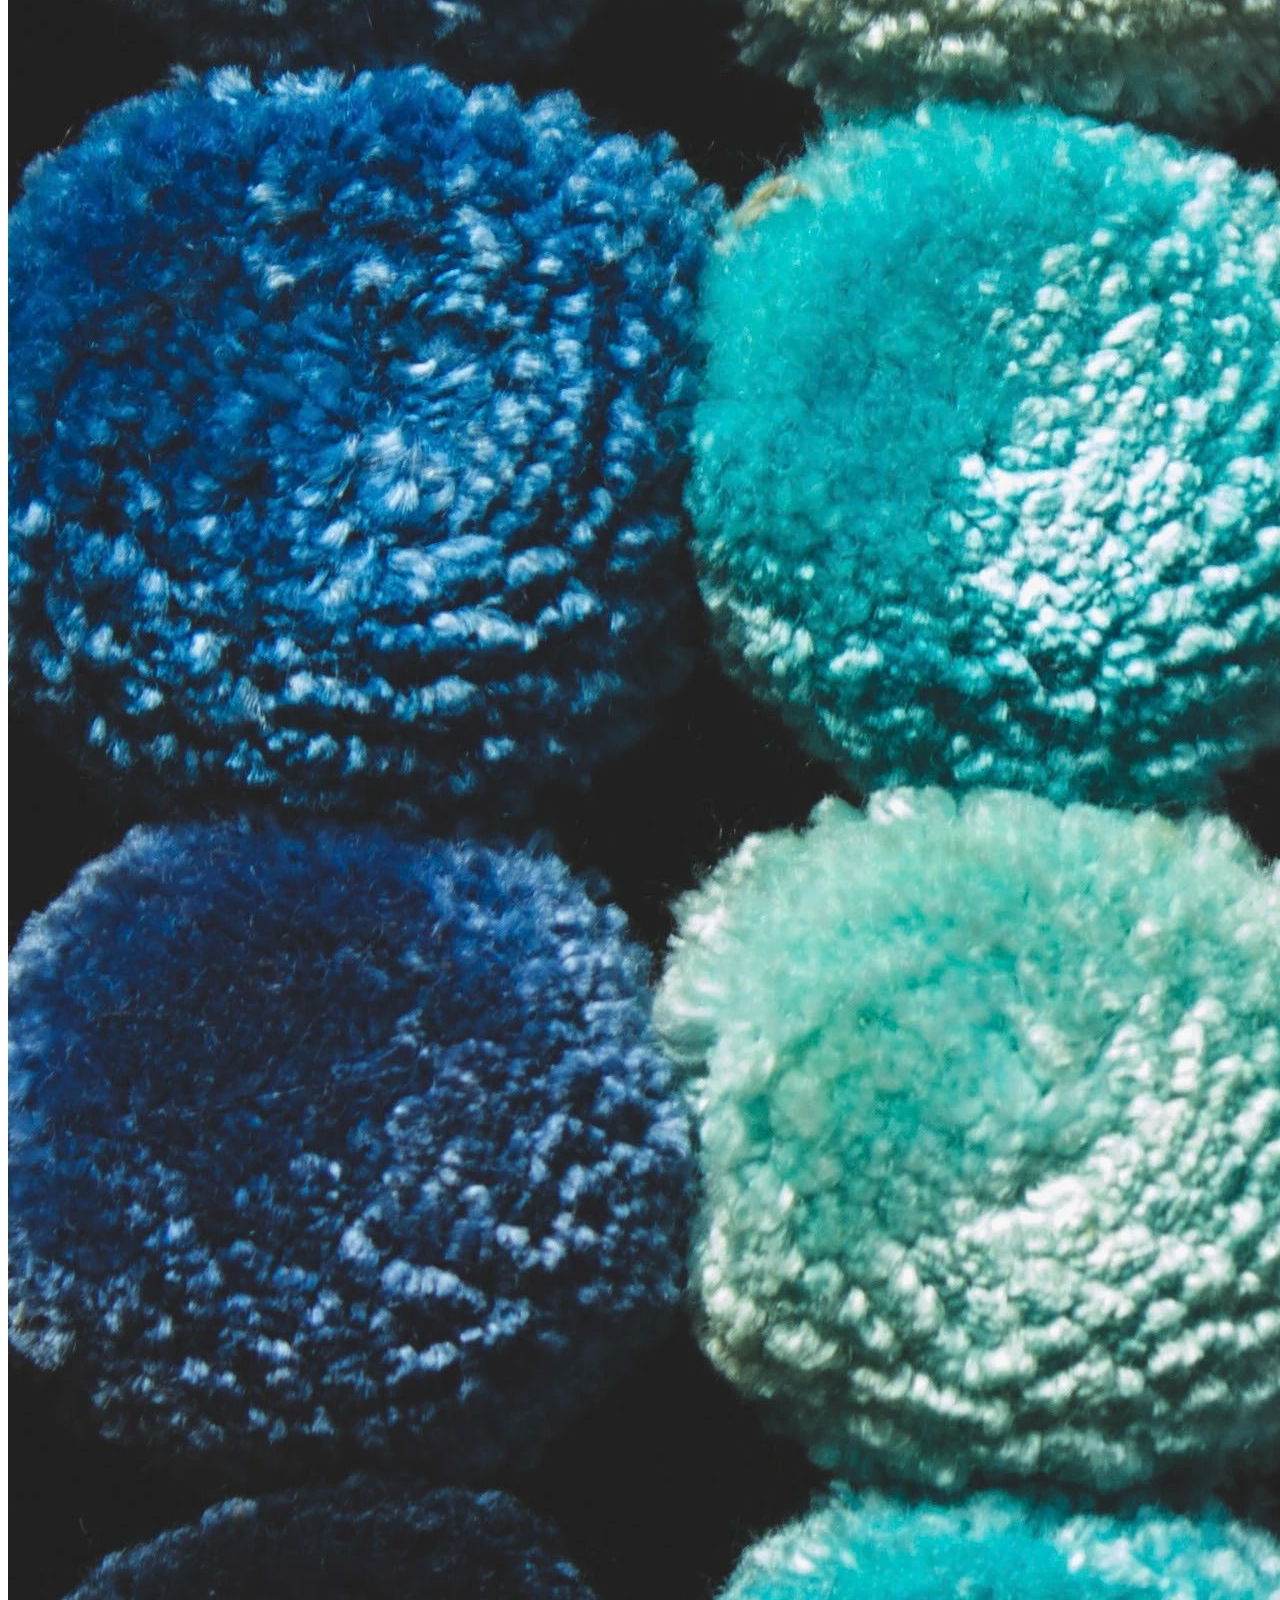
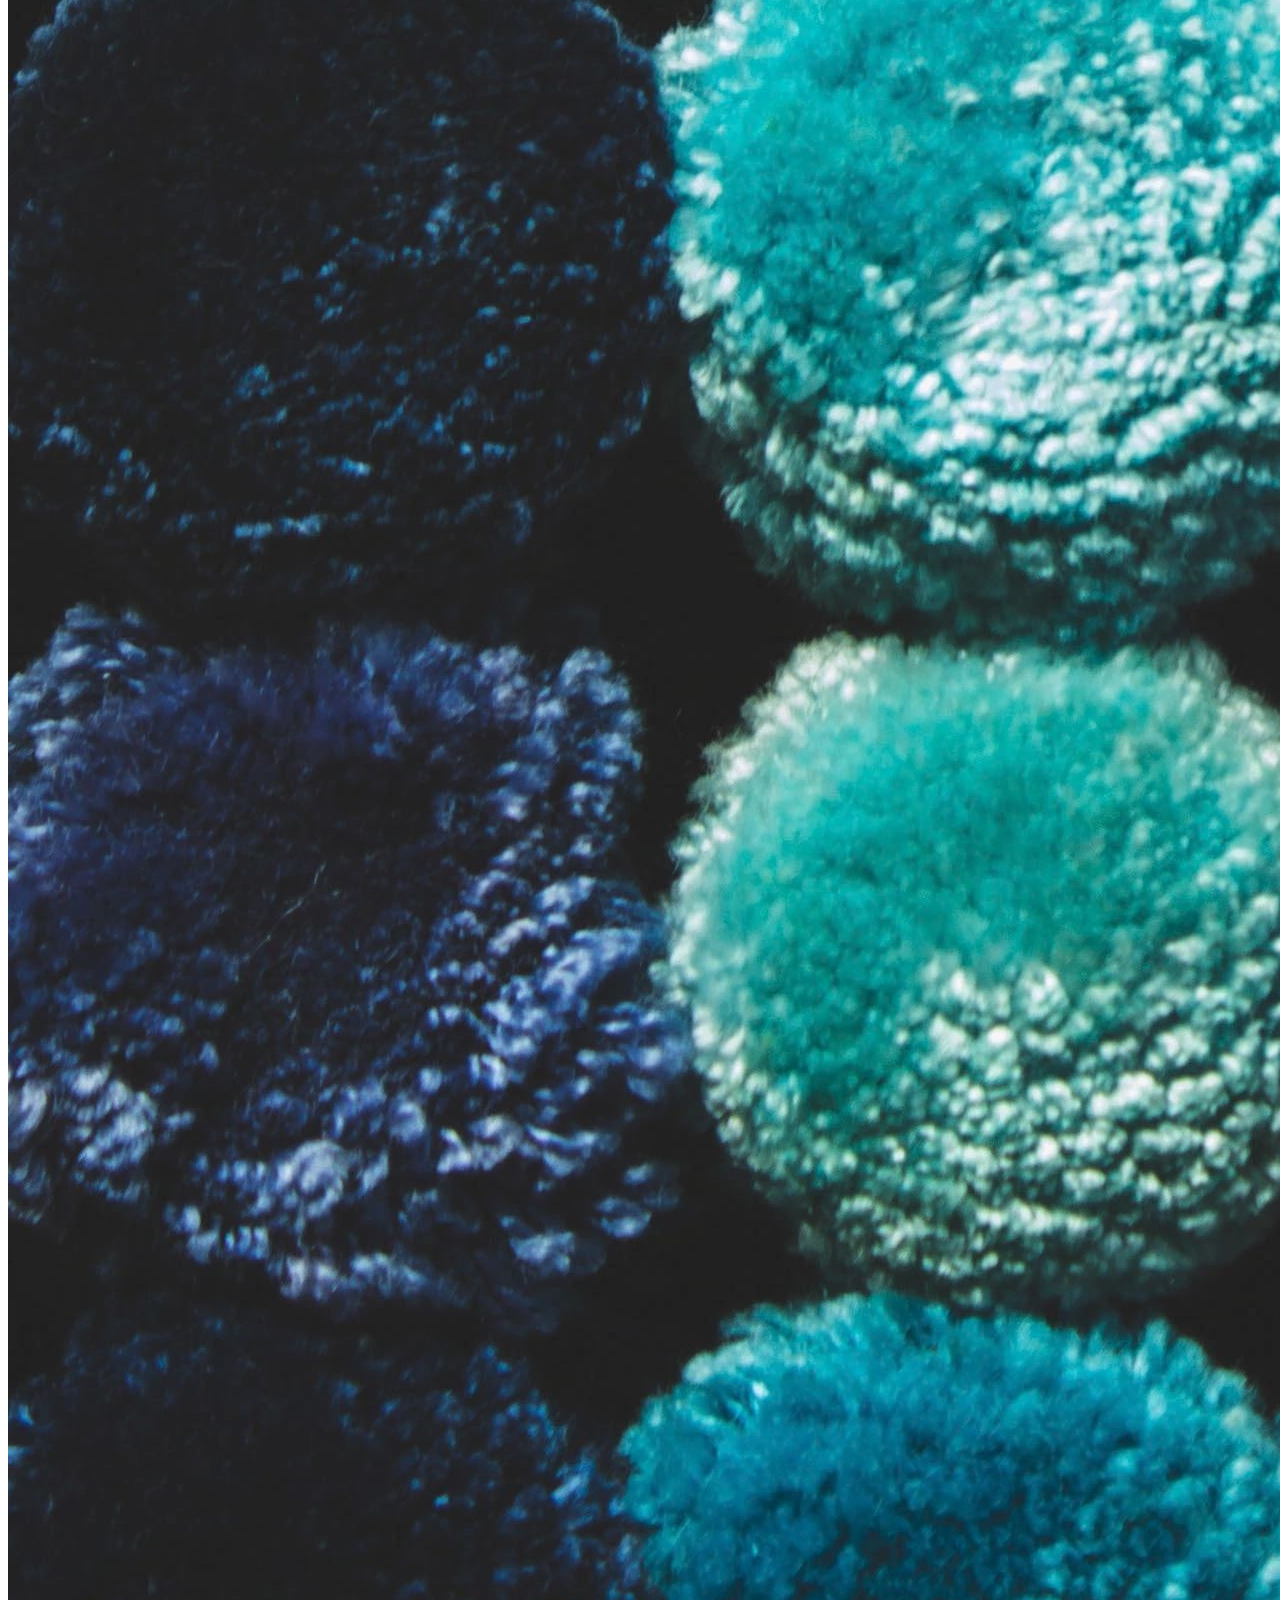
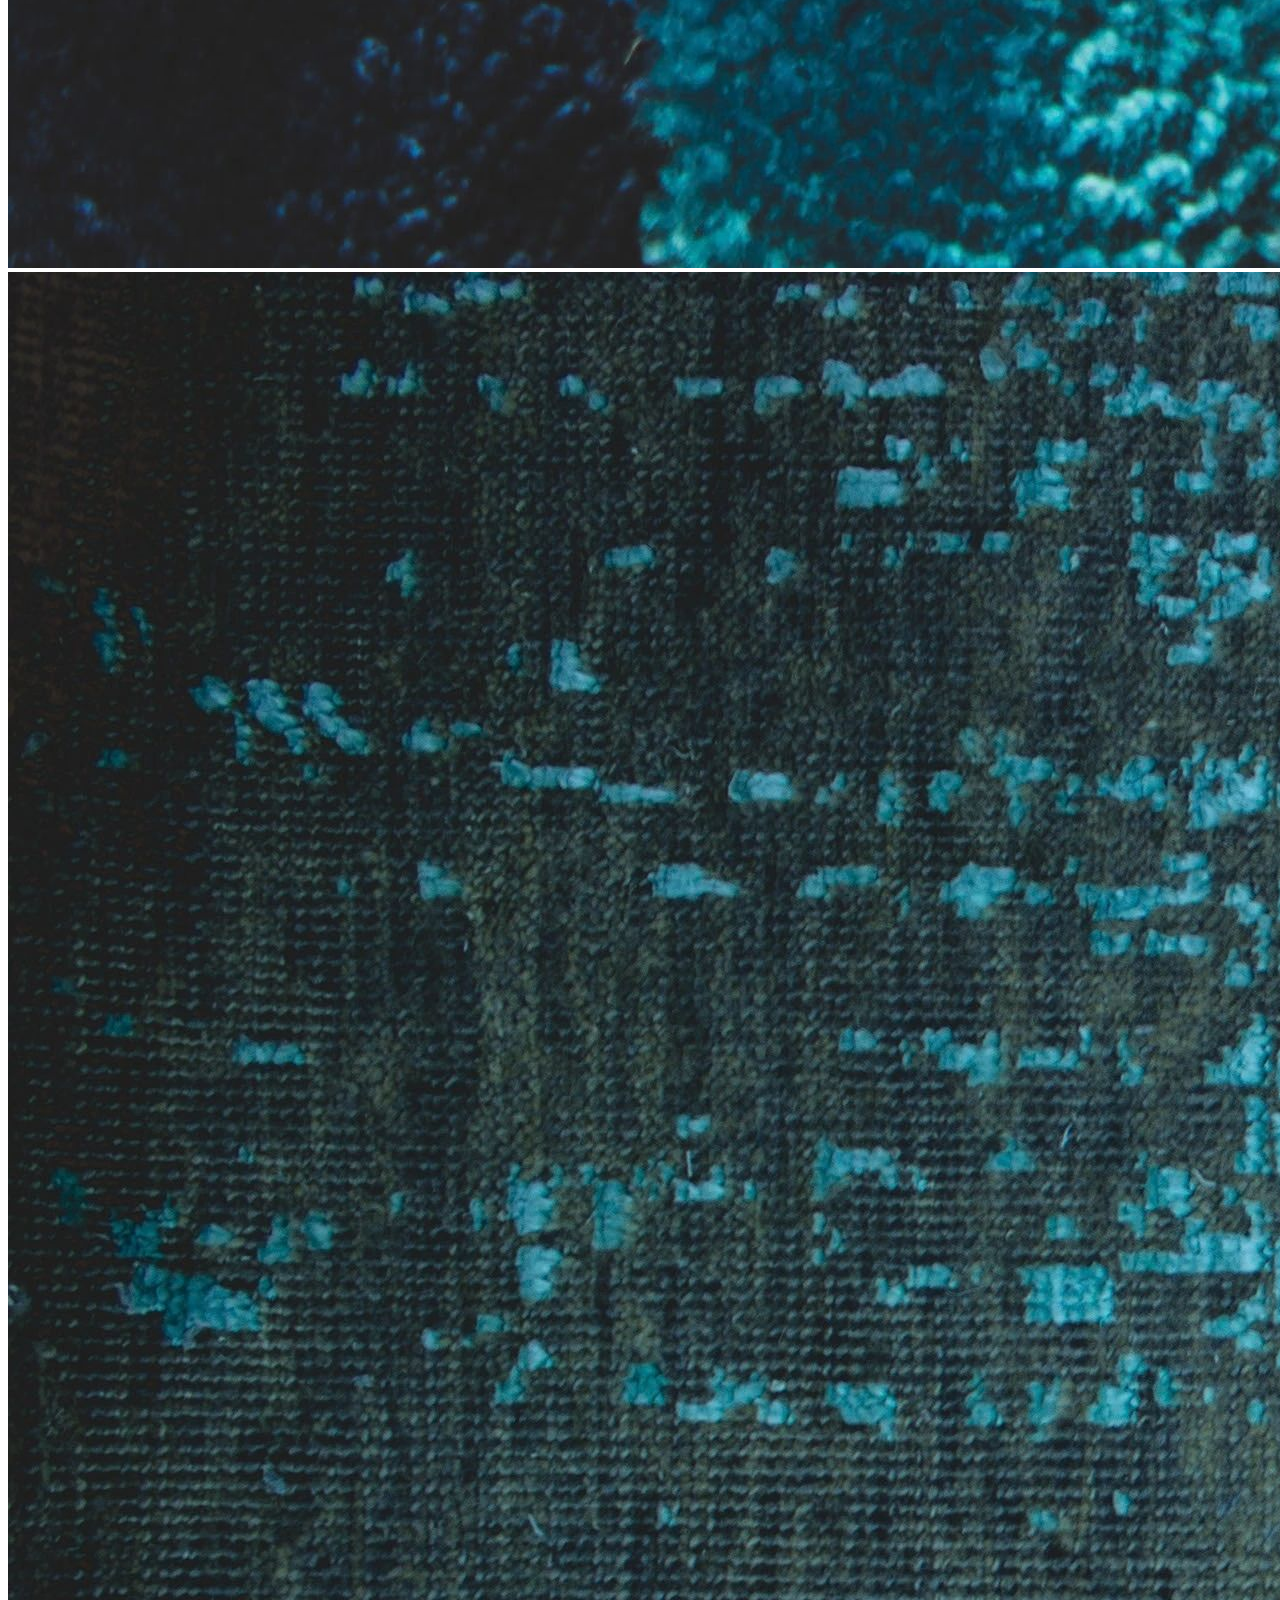
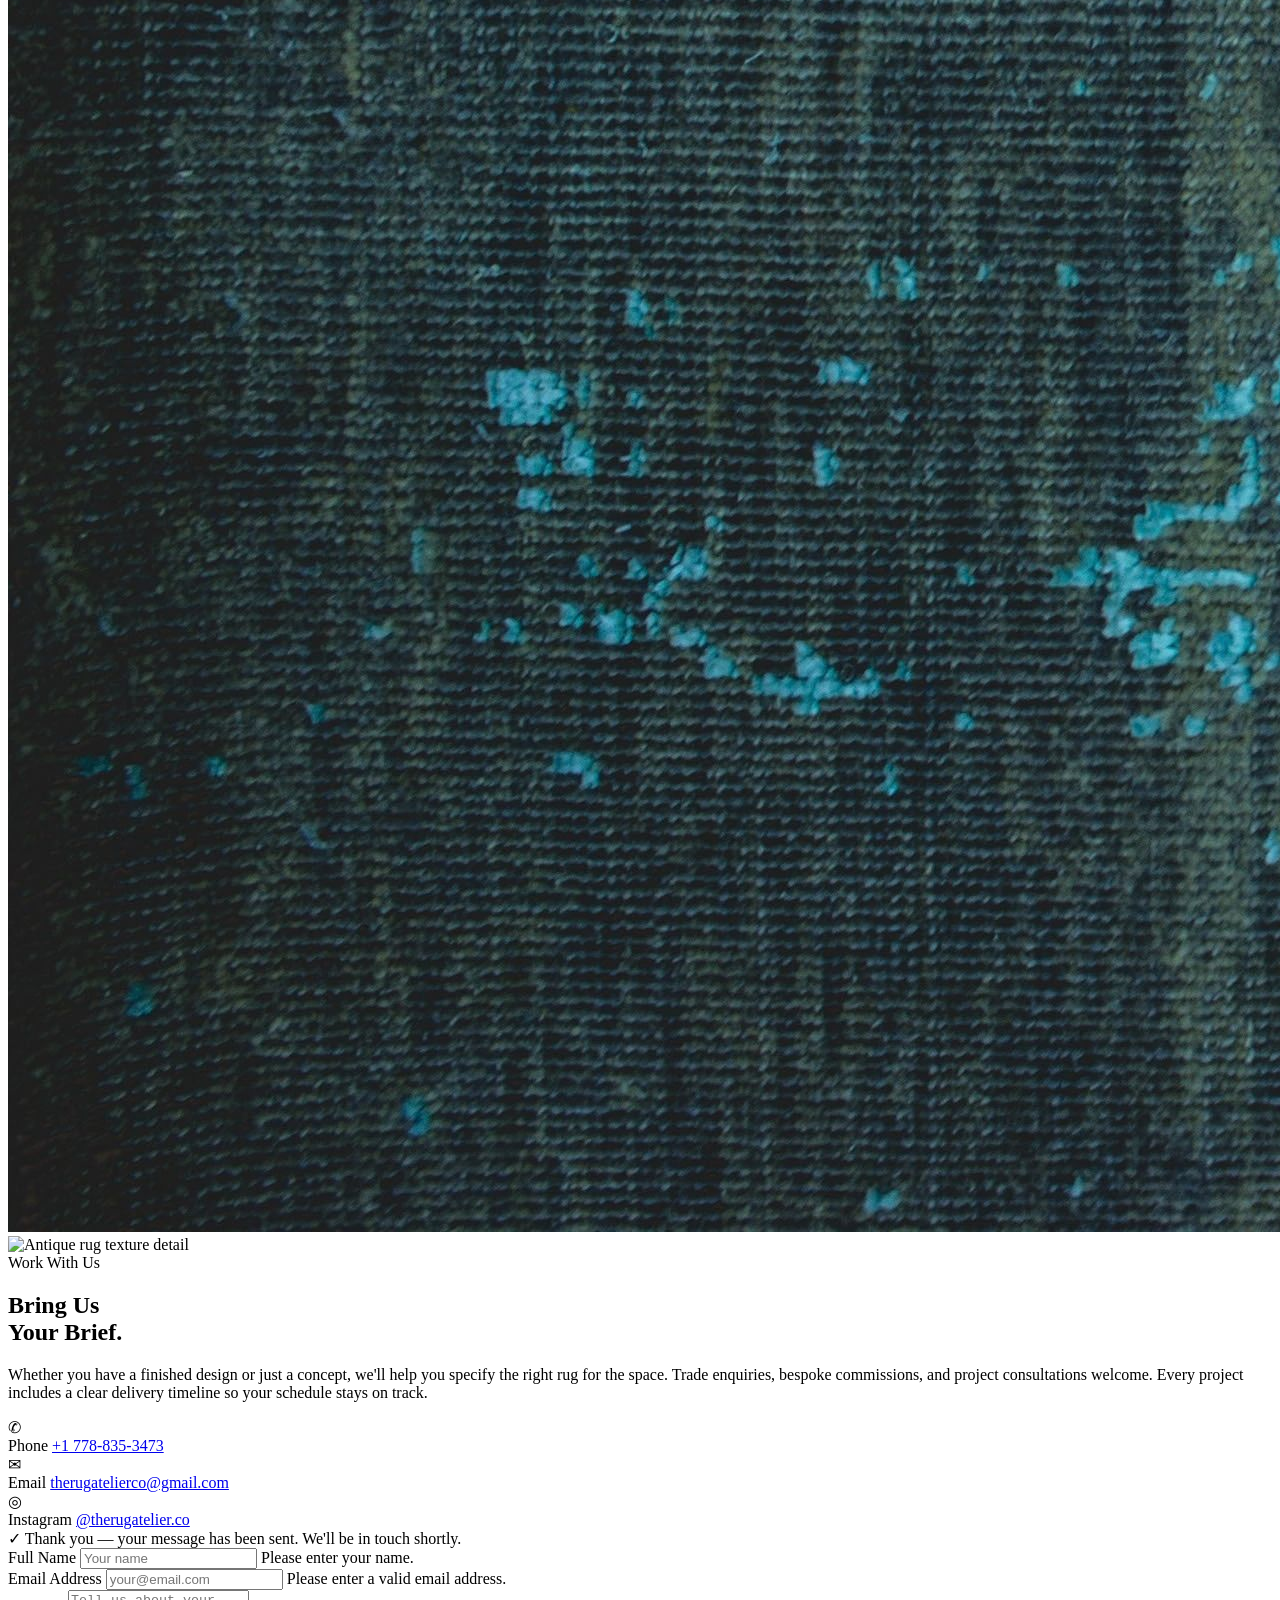
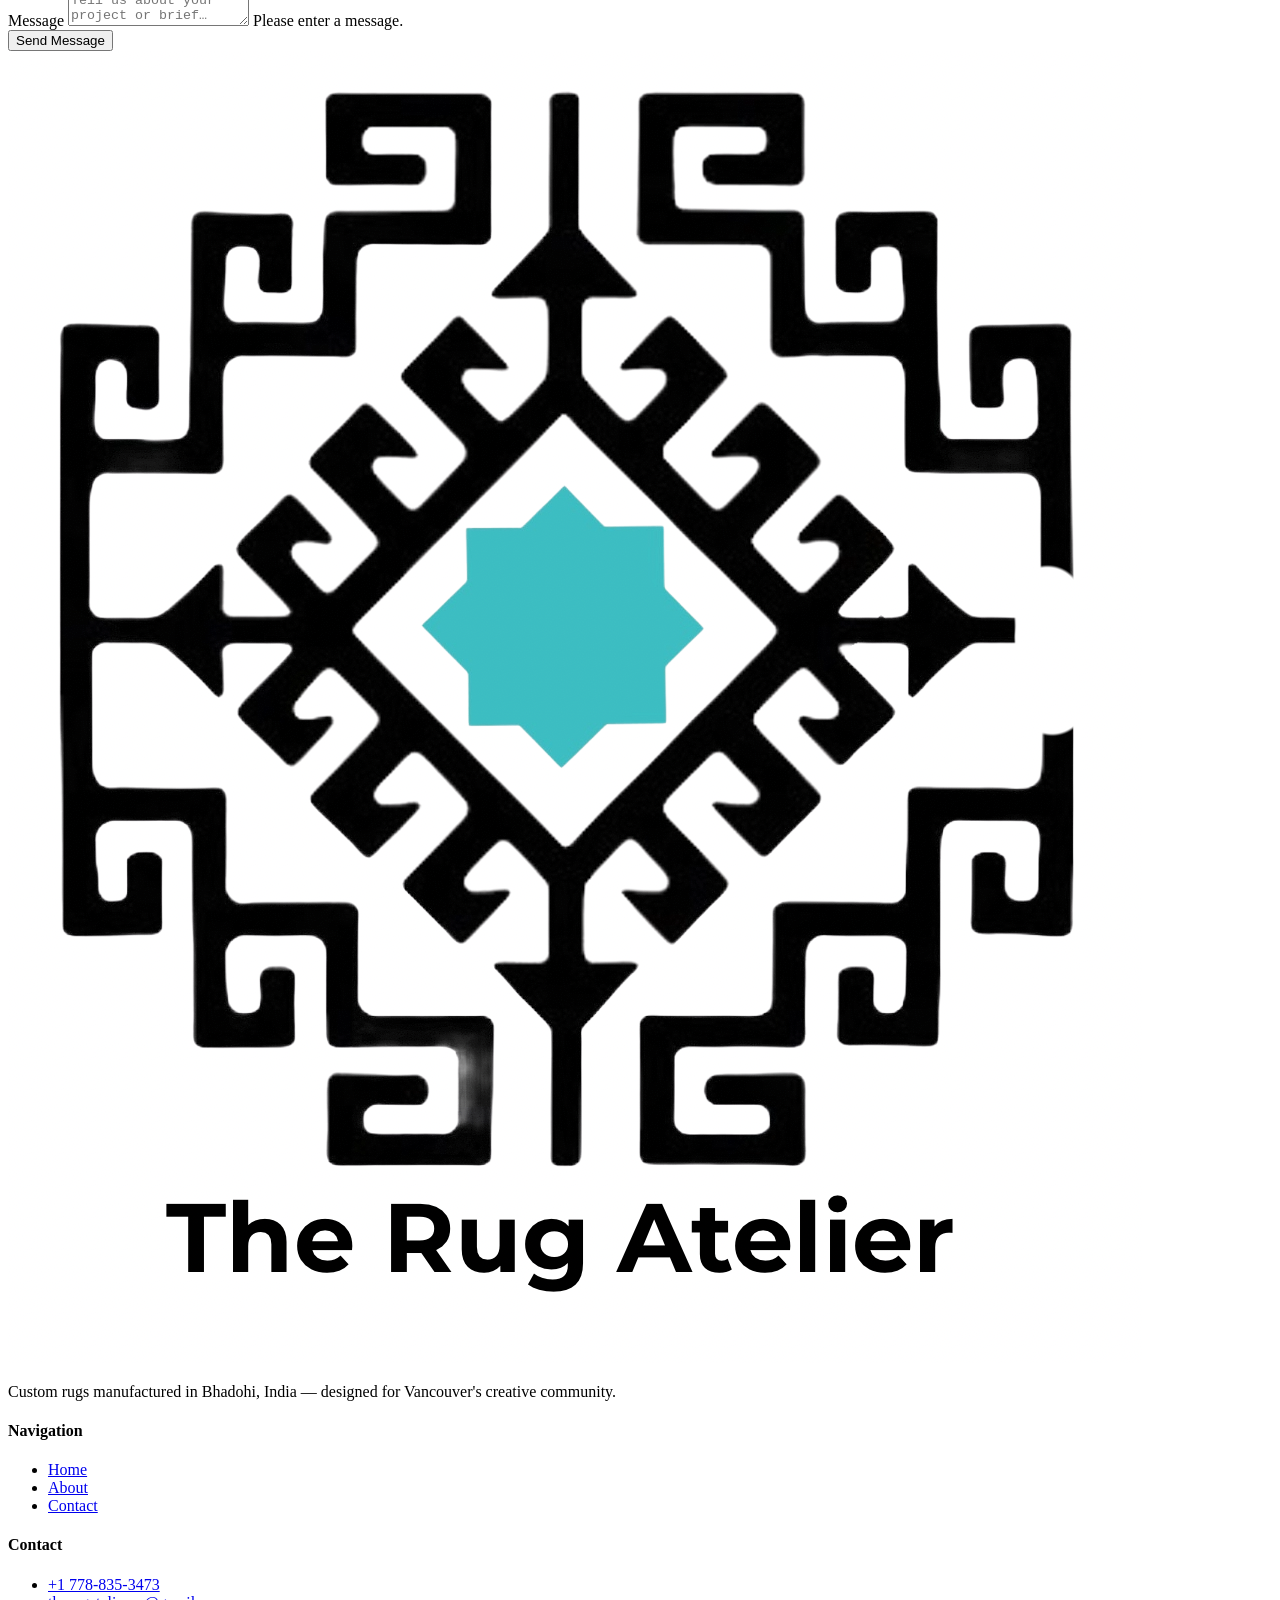
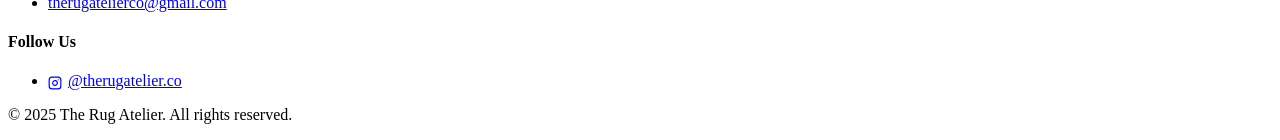
==== commit dd0114e4: "Add files via upload" ====
--- a/about.html
+++ b/about.html
@@ -8,6 +8,41 @@
   <link rel="preconnect" href="https://fonts.googleapis.com" />
   <link rel="preconnect" href="https://fonts.gstatic.com" crossorigin />
   <link href="https://fonts.googleapis.com/css2?family=Montserrat:wght@400;500;600;700&display=swap" rel="stylesheet" />
+  <link rel="icon" type="image/x-icon" href="favicon.ico" />
+  <link rel="shortcut icon" type="image/x-icon" href="favicon.ico" />
+  <link rel="apple-touch-icon" href="favicon.ico" />
+
+  <!-- Open Graph / link preview -->
+  <meta property="og:type" content="website" />
+  <meta property="og:site_name" content="The Rug Atelier" />
+  <meta property="og:image" content="https://therugatelier.co/og-image.jpg" />
+  <meta property="og:image:width" content="1200" />
+  <meta property="og:image:height" content="630" />
+  <meta name="twitter:card" content="summary_large_image" />
+  <meta name="twitter:image" content="https://therugatelier.co/og-image.jpg" />
+  <meta property="og:url" content="https://therugatelier.co/about.html" />
+  <meta property="og:title" content="About — The Rug Atelier" />
+  <meta property="og:description" content="Learn about The Rug Atelier — our story, process, and commitment to handcrafted rug-making rooted in centuries of artisan tradition." />
+  <meta name="twitter:title" content="About — The Rug Atelier" />
+  <meta name="twitter:description" content="Learn about The Rug Atelier — our story, process, and commitment to handcrafted rug-making rooted in centuries of artisan tradition." />
+  <!-- Favicon -->
+  <link rel="icon" type="image/png" href="assets/images/favicon.png" />
+  <link rel="apple-touch-icon" href="assets/images/favicon.png" />
+
+  <!-- Open Graph / Link preview -->
+  <meta property="og:type" content="website" />
+  <meta property="og:url" content="https://therugatelier.co/about.html" />
+  <meta property="og:title" content="About — The Rug Atelier" />
+  <meta property="og:description" content="Vancouver-based custom rug studio manufacturing directly from Bhadohi, India. Bespoke rugs for interior designers, architects, and creative studios." />
+  <meta property="og:image" content="https://therugatelier.co/assets/images/og-image.jpg" />
+  <meta property="og:image:width" content="1200" />
+  <meta property="og:image:height" content="630" />
+
+  <!-- Twitter/X Card -->
+  <meta name="twitter:card" content="summary_large_image" />
+  <meta name="twitter:title" content="About — The Rug Atelier" />
+  <meta name="twitter:description" content="Vancouver-based custom rug studio manufacturing directly from Bhadohi, India." />
+  <meta name="twitter:image" content="https://therugatelier.co/assets/images/og-image.jpg" />
   <link rel="stylesheet" href="style.css" />
 </head>
 <body>
@@ -50,7 +85,7 @@
             <div class="section-label reveal"><span class="eyebrow">Who We Are</span></div>
             <h2 id="about-story-heading" class="reveal">A Studio Built<br>for Designers.</h2>
             <p class="reveal reveal-delay-1">We founded The Rug Atelier on a simple premise: interior designers and architects in Vancouver deserve a rug partner who can actually execute — not just show samples. Our manufacturing base in Bhadohi gives us access to every major weaving technique: Persian hand-knotted, Tibetan cut-and-loop, Moroccan low-pile, Dhurrie flat-weave, Kilim, Sumac, and Handloom — all available on a custom brief.</p>
-            <p class="reveal reveal-delay-2">We work with New Zealand wool, Afghan handspun wool sourced from the Hindu Kush, pure silk, viscose, cotton, and Lincoln wool — individually or blended. Every fibre is selected for the demands of the space: high-traffic contract work calls for different specifications than a bespoke residential commission.</p>
+            <p class="reveal reveal-delay-2">We work with an extensive range of natural and responsible fibres — Afghan handspun wool from the Hindu Kush, New Zealand wool, Cashmere, Alpaca, Tibetan wool, pure silk in varieties including Mulberry and wild silk, viscose, Tencel, cotton, hemp, jute, and Lincoln wool — individually or blended to the demands of each project. Every fibre is selected for the space it will inhabit: high-traffic contract work calls for different specifications than a bespoke residential commission.</p>
             <p class="reveal reveal-delay-3">Every piece we produce is natural-dyed where specified, custom-sized, and made to your exact pile height and density requirements. No off-the-shelf compromises. No intermediaries between your brief and the loom.</p>
           </div>
           <div class="about-intro-image reveal reveal-delay-2">
@@ -74,18 +109,28 @@
           </div>
           <div class="process-step reveal reveal-delay-1">
             <div class="process-step-num">02</div>
-            <h3>Material &amp; Dye Selection</h3>
-            <p>Choose from NZ wool, Afghan handspun, Lincoln wool, silk, viscose, or cotton — natural plant-dyed or custom colour-matched to your palette.</p>
+            <h3>Fibre &amp; Dye Selection</h3>
+            <p>Choose from our full range of natural and responsible fibres, plant-dyed or custom colour-matched to your palette.</p>
           </div>
           <div class="process-step reveal reveal-delay-2">
             <div class="process-step-num">03</div>
+            <h3>Spinning &amp; Yarn Preparation</h3>
+            <p>Raw fibres are scoured, spun into yarn, and prepared — each batch checked for consistency before weaving begins.</p>
+          </div>
+          <div class="process-step reveal reveal-delay-3">
+            <div class="process-step-num">04</div>
             <h3>Hand Weaving in Bhadohi</h3>
             <p>Your rug is woven in our Bhadohi atelier by master craftspeople — Persian-knotted, Tibetan loop, Moroccan flat, or any technique your design demands.</p>
           </div>
-          <div class="process-step reveal reveal-delay-3">
-            <div class="process-step-num">04</div>
+          <div class="process-step reveal reveal-delay-4">
+            <div class="process-step-num">05</div>
+            <h3>Washing &amp; Shearing</h3>
+            <p>Each piece is washed, sheared, and embossed by hand — a process that brings out the depth of colour and the texture of the pile.</p>
+          </div>
+          <div class="process-step reveal reveal-delay-4">
+            <div class="process-step-num">06</div>
             <h3>Finishing &amp; Delivery</h3>
-            <p>Hand-washed, trimmed, and inspected before dispatch. We provide clear delivery timelines at the start of every project so you can plan with confidence.</p>
+            <p>Final clipping, binding, and inspection before dispatch. We provide clear delivery timelines at the start of every project so you can plan with confidence.</p>
           </div>
         </div>
       </div>
@@ -146,6 +191,13 @@
                 <a href="mailto:therugatelierco@gmail.com" class="contact-info-value">therugatelierco@gmail.com</a>
               </div>
             </div>
+            <div class="contact-info-item">
+              <div class="contact-info-icon">◎</div>
+              <div class="contact-info-detail">
+                <span class="contact-info-label">Instagram</span>
+                <a href="https://instagram.com/therugatelier.co" target="_blank" rel="noopener noreferrer" class="contact-info-value">@therugatelier.co</a>
+              </div>
+            </div>
           </div>
         </div>
         <div>
